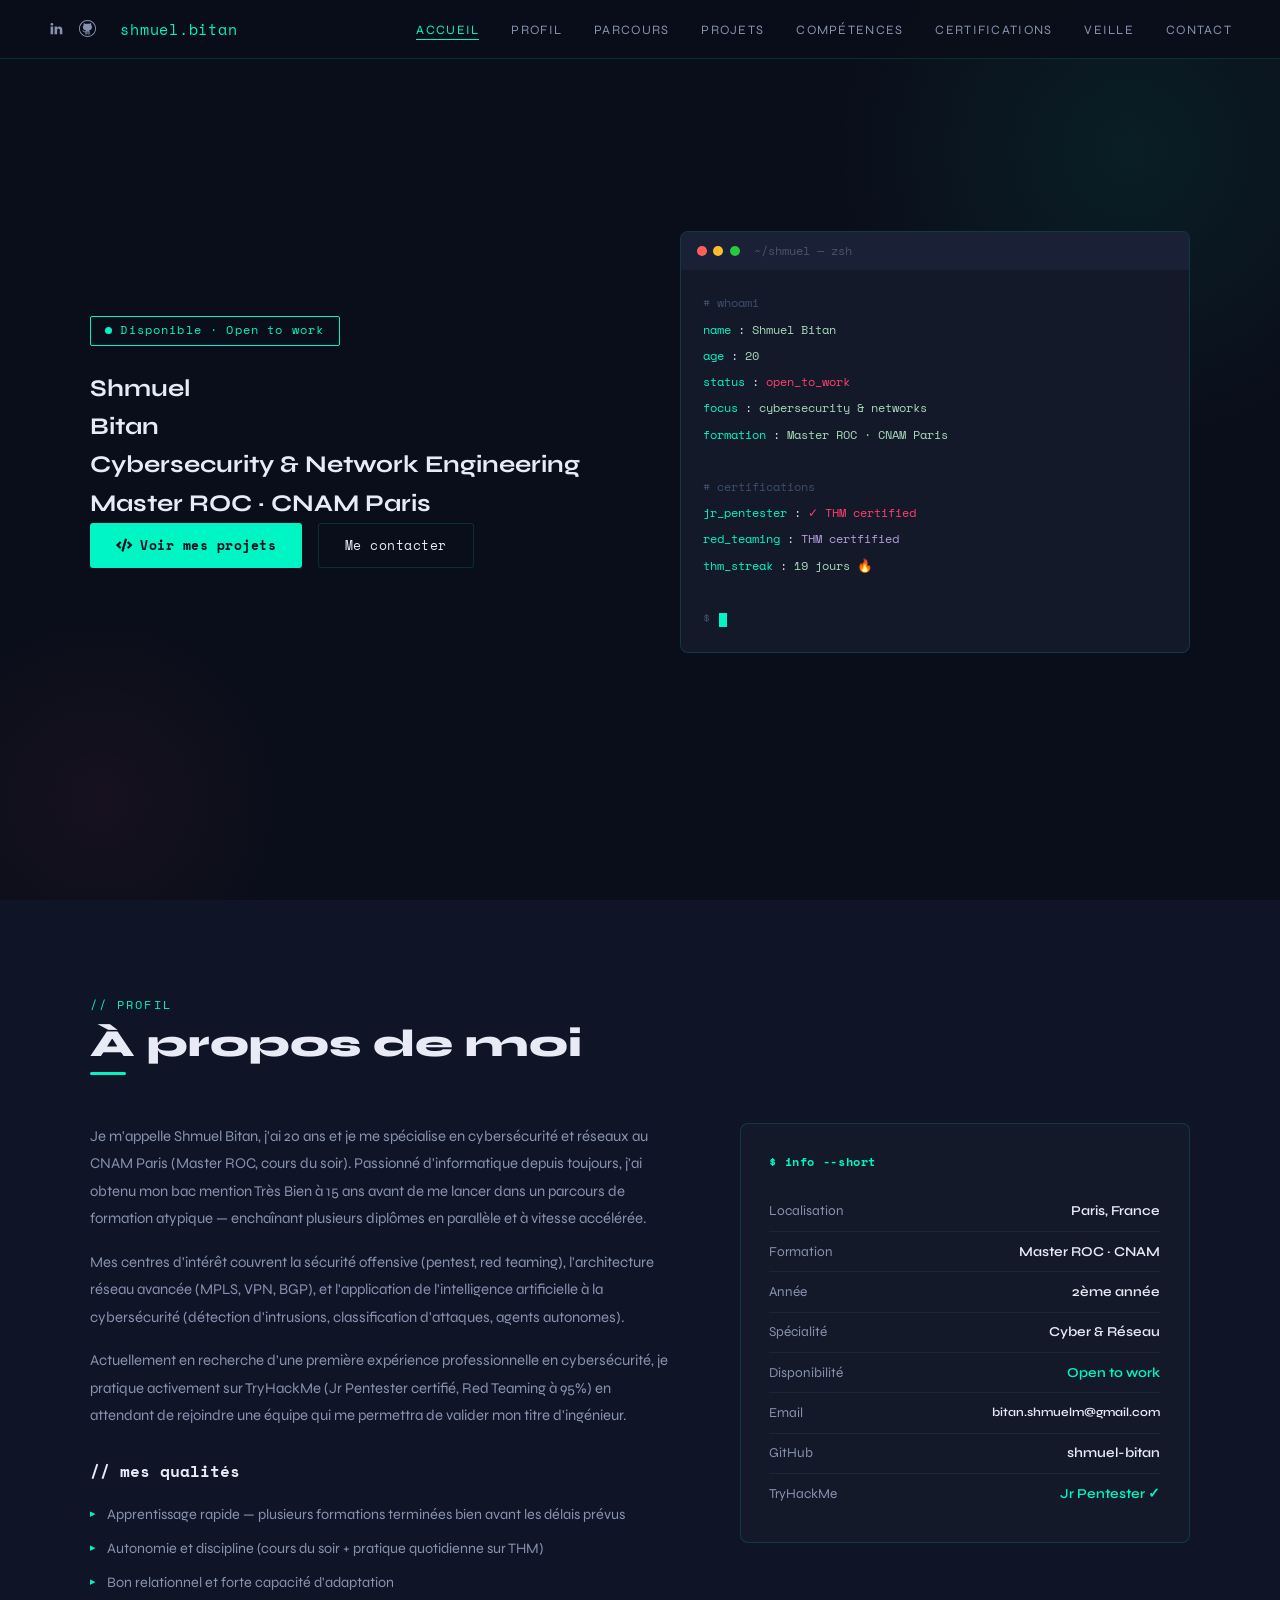
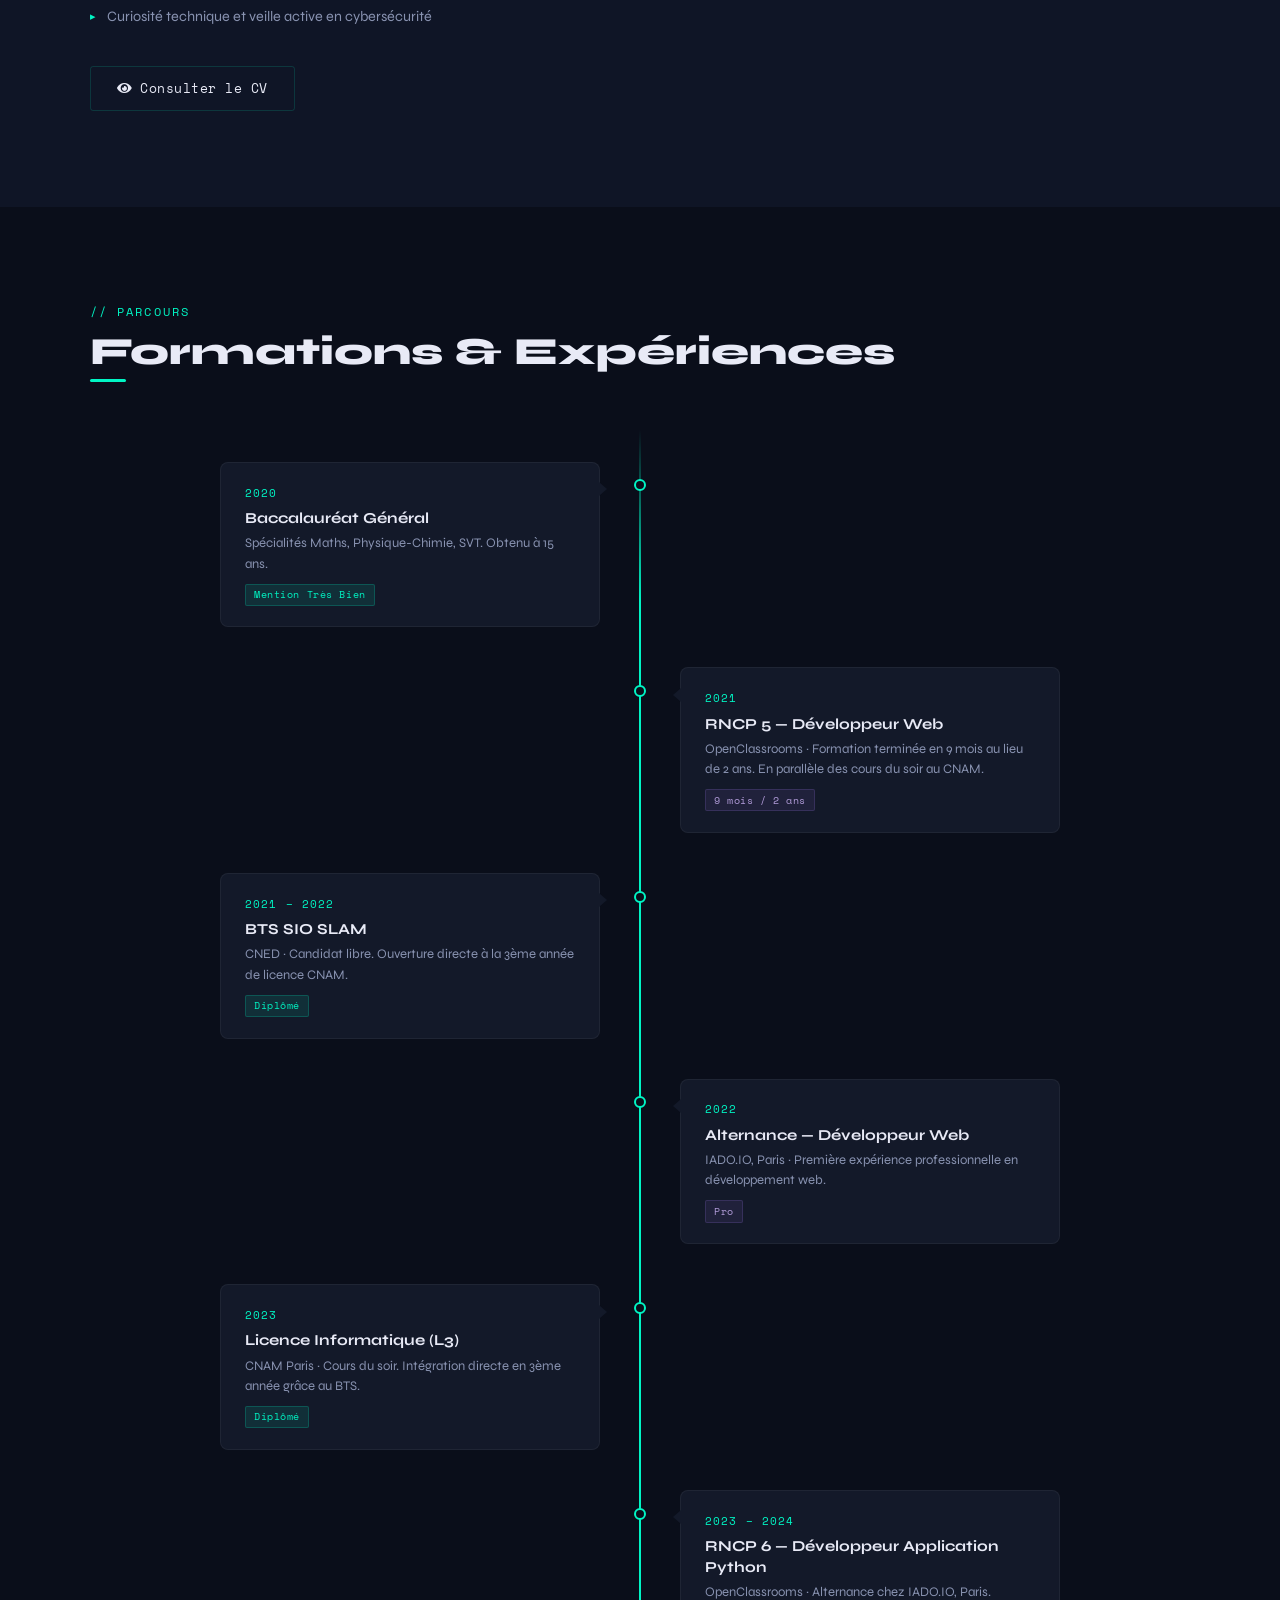
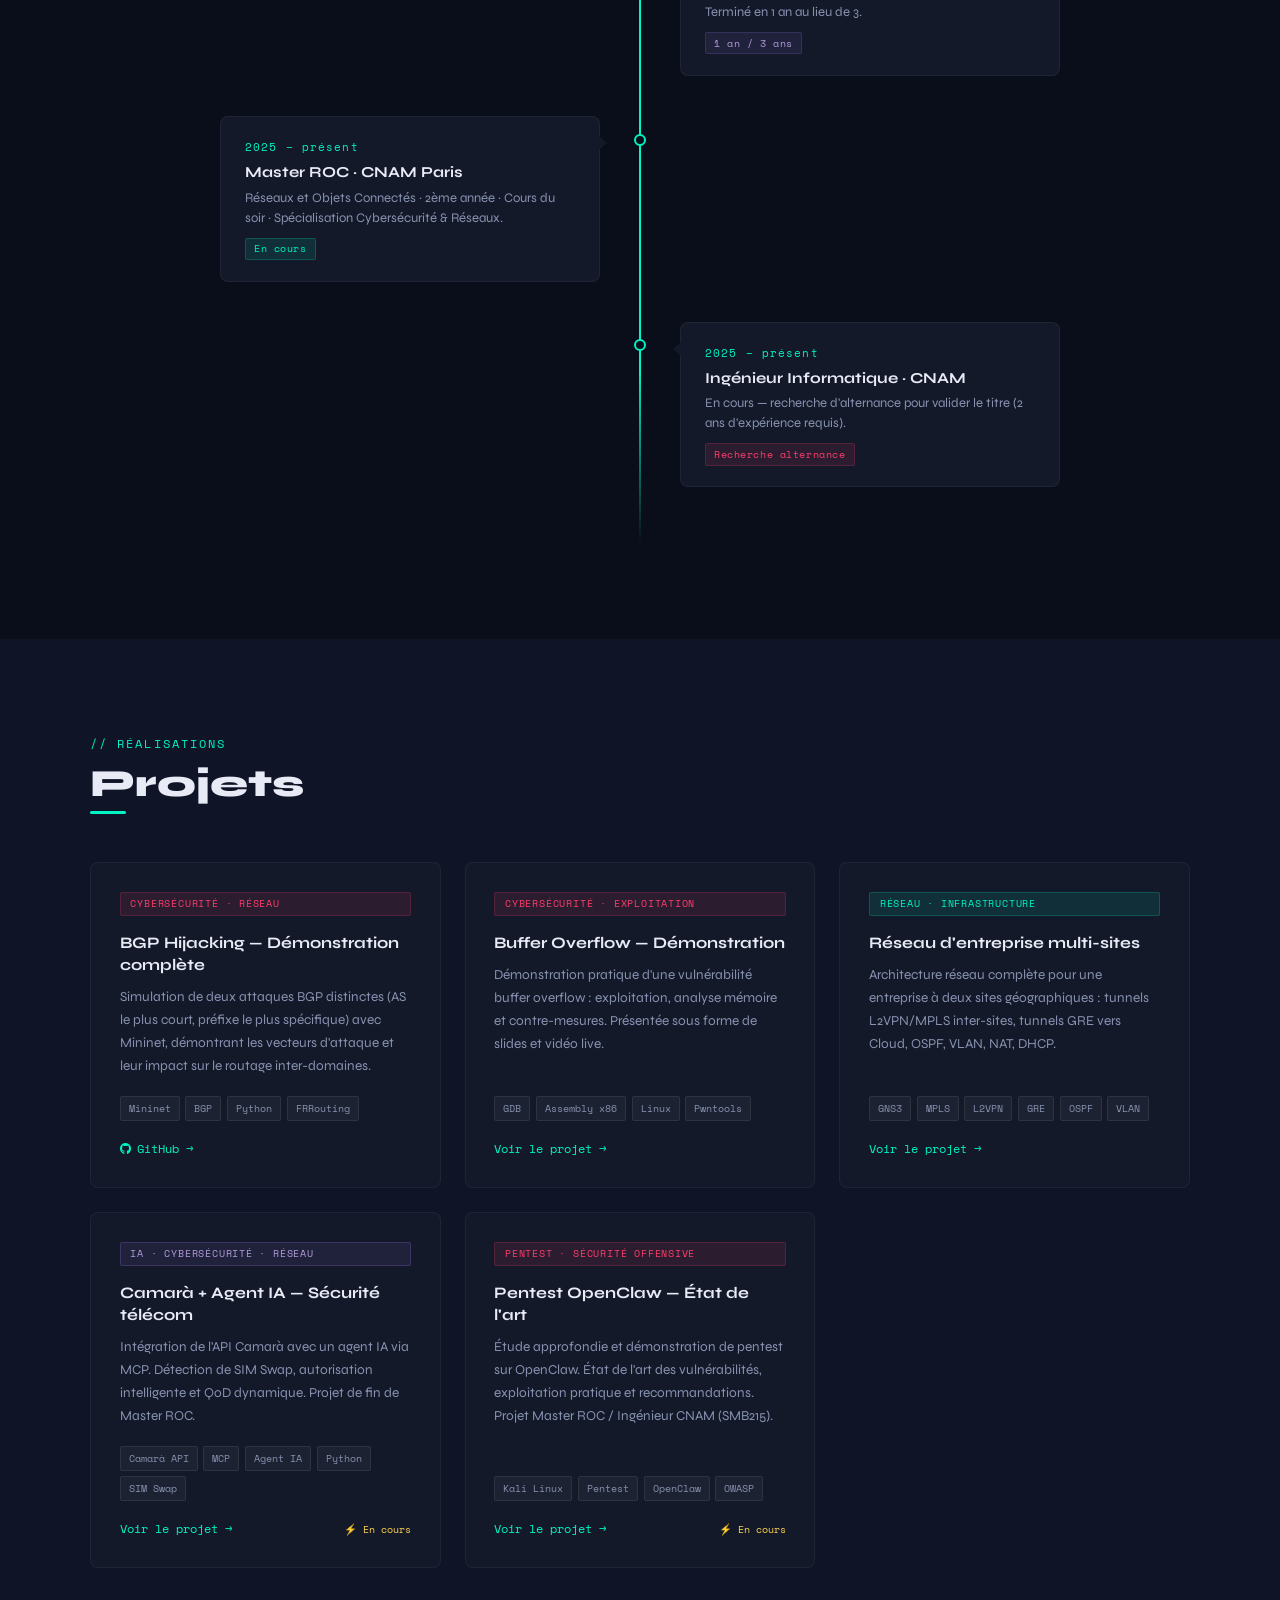
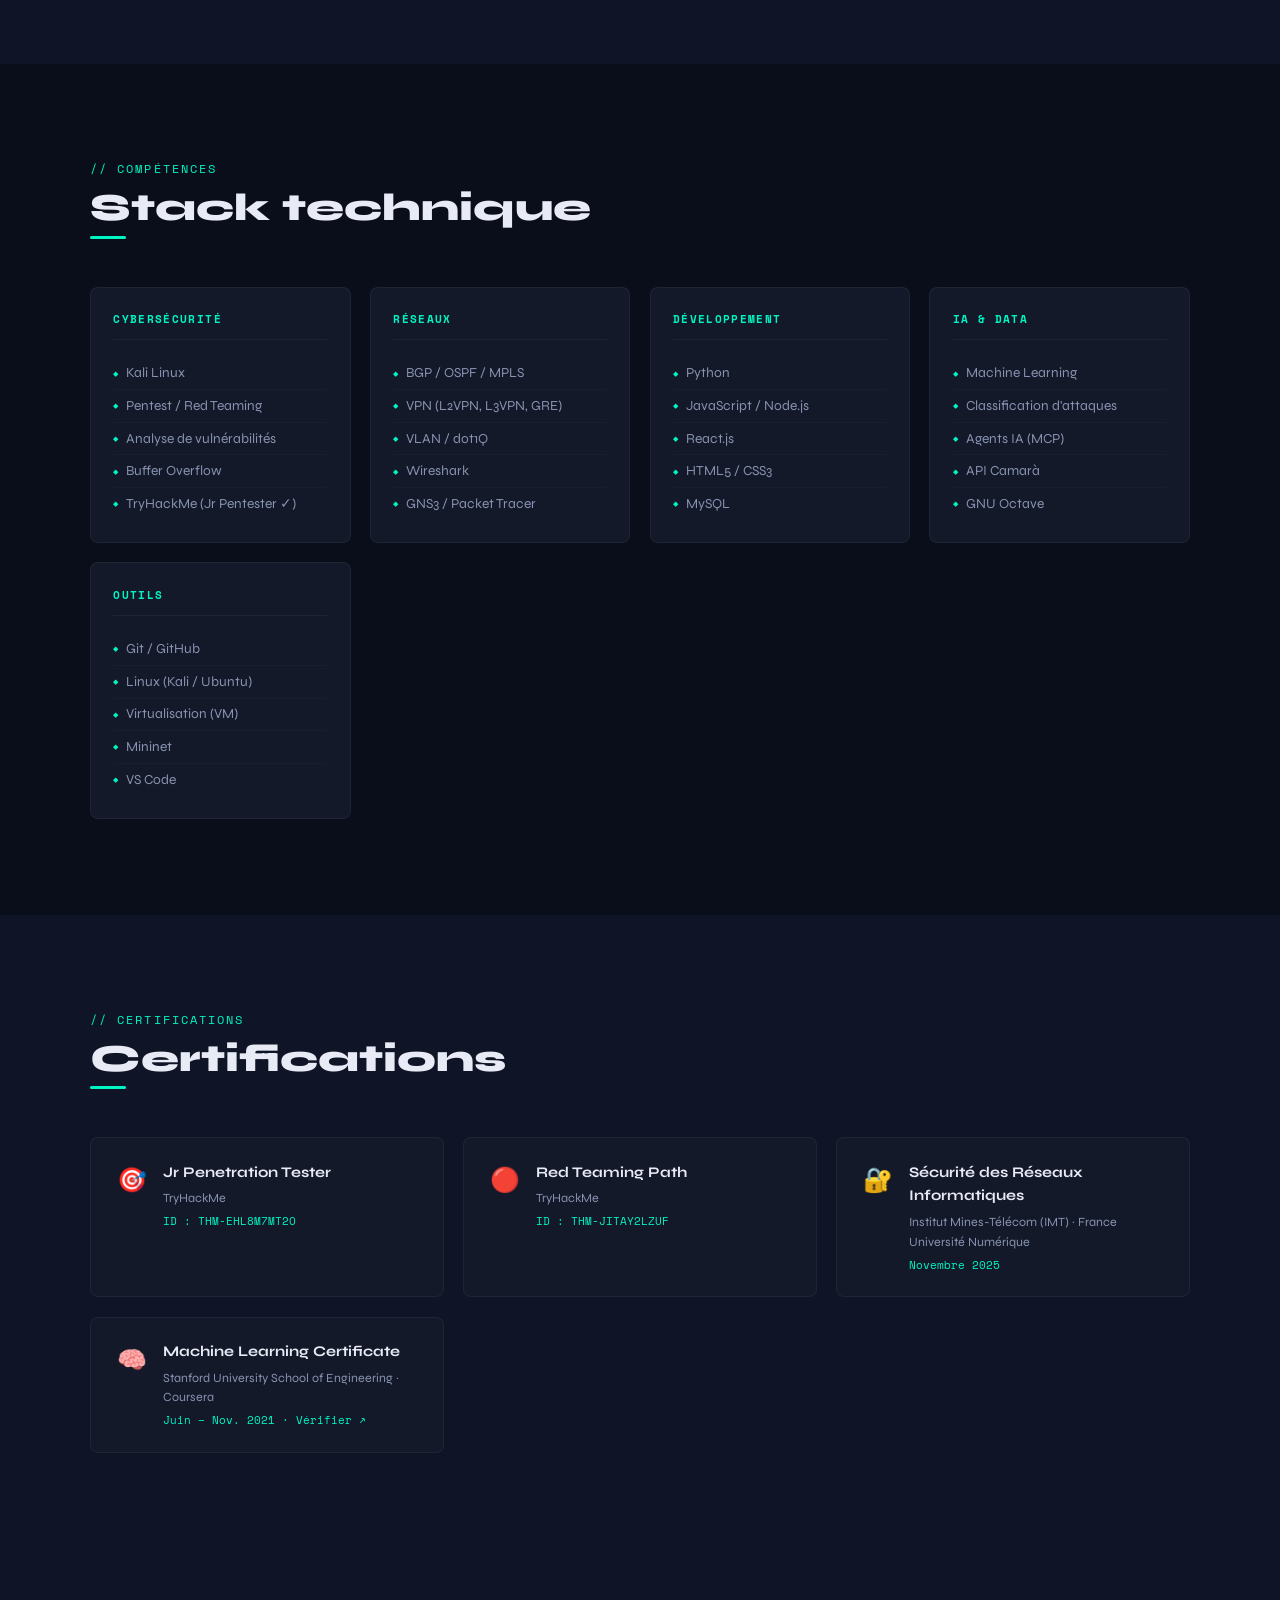
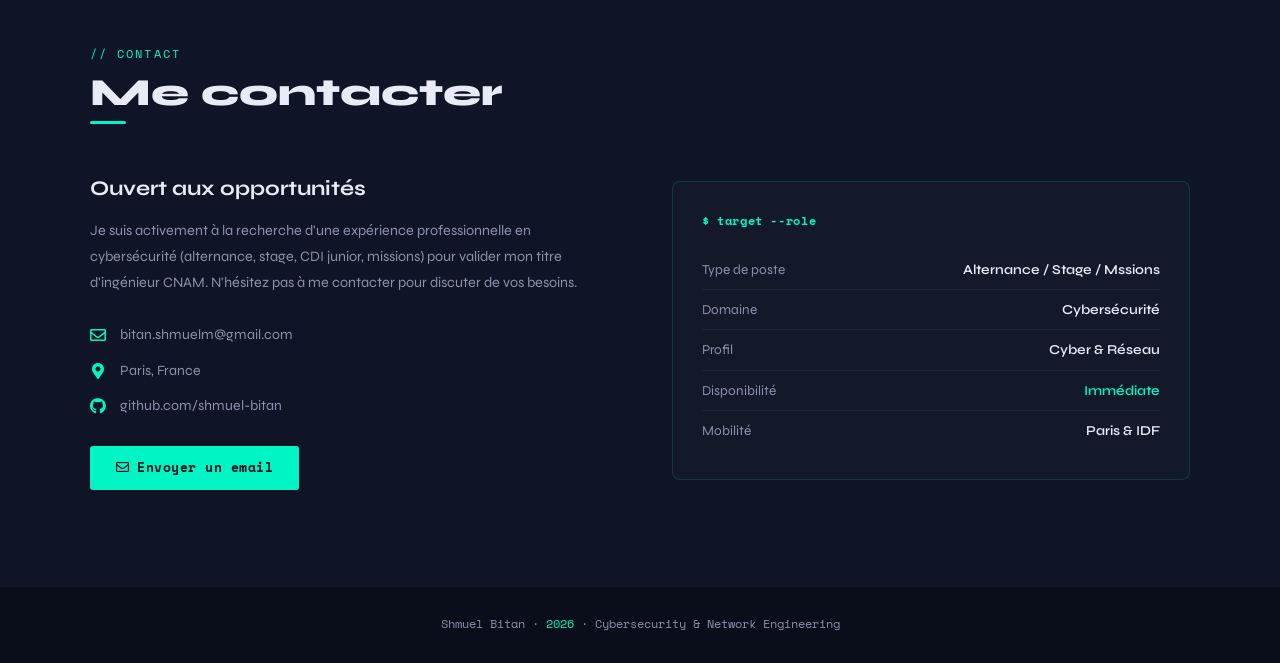
==== index.html @ 338e97d0 "ajout certificat THM red teaming" ====
<!DOCTYPE html>
<html lang="fr">
<head>
    <meta charset="UTF-8" />
    <meta http-equiv="X-UA-Compatible" content="IE=edge" />
    <meta name="viewport" content="width=device-width, initial-scale=1.0" />
    <title>Shmuel Bitan — Cybersecurity & Network Engineering</title>
    <meta name="description" content="Portfolio de Shmuel Bitan, étudiant en cybersécurité et réseau au CNAM. Projets en sécurité informatique, réseaux, cloud et développement Python.">
    <meta name="author" content="Shmuel Bitan">
    <meta name="google-site-verification" content="bQNBvyW3uhvUd-tlKFfyvfrz0wG10B-TDz9rWShBs4I" />
    <link rel="icon" type="image/png" href="./assets/icons/BS_squared.png" sizes="32x32">
    <link rel="stylesheet" href="https://use.fontawesome.com/releases/v5.15.4/css/all.css" integrity="sha384-DyZ88mC6Up2uqS4h/KRgHuoeGwBcD4Ng9SiP4dIRy0EXTlnuz47vAwmeGwVChigm" crossorigin="anonymous">
    <link rel="stylesheet" href="style.css" />
    <script defer src="main.js"></script>
</head>
<body>

<!-- ══ NAVBAR ══ -->
<header id="header">
    <div class="nav-left">
        <div class="socials">
            <a href="https://fr.linkedin.com/in/shmuel-bitan-1a6395196" target="_blank" title="LinkedIn">
                <svg xmlns="http://www.w3.org/2000/svg" viewBox="0 0 256 256">
                    <path d="M77.796 214.238V98.986H39.488v115.252H77.8zM58.65 83.253c13.356 0 21.671-8.85 21.671-19.91-.25-11.312-8.315-19.915-21.417-19.915-13.111 0-21.674 8.603-21.674 19.914 0 11.06 8.312 19.91 21.169 19.91h.248zM99 214.238h38.305v-64.355c0-3.44.25-6.889 1.262-9.346 2.768-6.885 9.071-14.012 19.656-14.012 13.858 0 19.405 10.568 19.405 26.063v61.65h38.304v-66.082c0-35.399-18.896-51.872-44.099-51.872-20.663 0-29.738 11.549-34.78 19.415h.255V98.99H99.002c.5 10.812-.003 115.252-.003 115.252z"/>
                </svg>
            </a>
            <a href="https://github.com/shmuel-bitan" target="_blank" title="GitHub">
                <svg xmlns="http://www.w3.org/2000/svg" viewBox="0 0 999.937 999.937">
                    <path d="M0 499.968c0-138.012 48.825-255.843 146.476-353.493C244.125 48.825 361.956 0 499.969 0 637.98 0 755.811 48.825 853.462 146.475c97.649 97.65 146.475 215.481 146.475 353.493s-48.825 255.843-146.475 353.493c-97.65 97.65-215.481 146.476-353.493 146.476-138.013 0-255.844-48.825-353.493-146.476C48.825 755.812 0 637.979 0 499.968zm54.684 0c0 122.389 43.617 227.199 130.851 314.434 87.234 87.233 192.045 130.851 314.434 130.851 122.388 0 227.199-43.617 314.433-130.851 87.234-87.234 130.851-192.045 130.851-314.434 0-122.388-43.616-227.199-130.851-314.433C727.168 98.301 622.356 54.684 499.969 54.684c-122.389 0-227.199 43.617-314.434 130.851C98.301 272.769 54.684 377.58 54.684 499.968zm140.617 107.415c-2.604-2.604-2.604-5.208 0-7.812 5.207-5.208 11.718-7.161 19.529-5.859 7.812 1.302 12.369 2.604 13.671 3.906 9.114 3.906 19.205 12.694 30.271 26.366 11.066 13.671 19.855 23.11 26.366 28.318 31.248 26.04 63.146 27.993 95.696 5.859 2.604-9.114 6.836-16.926 12.694-23.437 5.858-6.51 11.393-11.066 16.601-13.671 5.209-2.604 14.323-6.51 27.343-11.718-42.967-3.906-77.795-11.393-104.486-22.46s-47.849-25.063-63.473-41.989c-20.832-23.436-33.527-54.033-38.084-91.791-4.558-37.758-1.628-72.261 8.789-103.509 7.812-19.53 18.879-37.106 33.2-52.731-10.416-32.55-8.463-69.657 5.859-111.321 41.664 2.604 79.422 16.926 113.274 42.966 65.1-16.926 132.804-17.577 203.111-1.953 9.114-6.51 23.111-14.647 41.989-24.413 18.879-9.765 42.641-15.299 71.285-16.601 5.208 14.322 8.789 31.248 10.742 50.778s.977 37.758-2.929 54.684c29.945 31.248 45.569 72.912 46.871 124.992 0 41.664-7.16 76.167-21.482 103.509s-39.711 50.127-76.167 68.354c-24.738 11.719-57.288 18.879-97.65 21.483 18.229 9.114 31.574 18.554 40.037 28.319 8.464 9.765 13.997 25.063 16.602 45.895v61.521l1.952 59.566c3.906 6.511 8.464 12.044 13.672 16.602 5.208 4.557 9.765 7.812 13.671 9.765 3.905 1.953 5.208 4.883 3.905 8.789-1.302 3.906-6.51 5.859-15.623 5.859-22.135 0-39.711-7.812-52.731-23.437-3.906-6.51-5.859-14.321-5.859-23.436v-93.744c0-10.416-2.604-17.903-7.812-22.46-5.208-4.558-10.416-7.487-15.624-8.789v123.039c0 22.134 2.604 36.456 7.812 42.966s8.463 13.021 9.766 19.53c1.302 1.302.325 2.278-2.93 2.929-3.254.65-8.788-.325-16.601-2.929-16.926-3.906-28.644-12.695-35.154-26.366-6.51-13.671-9.765-28.319-9.765-43.943V667.926H488.25v121.086c0 15.624-3.256 30.598-9.766 44.919-9.113 18.229-26.04 27.993-50.777 29.295-3.906-1.302-5.859-2.604-5.859-3.905 1.302-1.303 5.208-7.812 11.718-19.53 1.302-2.604 2.93-7.812 4.883-15.624 1.954-7.812 2.93-16.926 2.93-27.342v-123.04c-5.208 1.302-10.091 4.231-14.648 8.789s-6.836 12.044-6.836 22.46v93.744c0 9.113-1.953 16.926-5.859 23.436-11.718 15.624-29.295 23.437-52.73 23.437-9.114 0-14.322-1.953-15.624-5.859-1.303-2.604-.977-4.883.977-6.836s4.883-4.232 8.789-6.836c3.906-2.604 6.51-4.558 7.812-5.859 5.208-3.906 9.113-9.114 11.718-15.624 3.906-5.208 4.882-18.879 2.929-41.013s-2.279-36.456-.977-42.966c-33.853 11.718-68.355 5.858-103.51-17.577-10.416-10.416-20.832-25.39-31.248-44.919-7.812-14.323-23.436-31.249-46.871-50.779z"/>
                </svg>
            </a>
        </div>
        <a href="#accueil" class="logo-name">shmuel.bitan</a>
    </div>

    <div id="hamburger" tabindex="0" role="button" aria-label="Ouvrir/fermer le menu">
        <span class="bar"></span>
        <span class="bar"></span>
        <span class="bar"></span>
    </div>

    <nav>
        <ul id="menu">
            <li><a href="#accueil">Accueil</a></li>
            <li><a href="#profil">Profil</a></li>
            <li><a href="#formationsXP">Parcours</a></li>
            <li><a href="#xpPro">Projets</a></li>
            <li><a href="#skills">Compétences</a></li>
            <li><a href="#certifications">Certifications</a></li>
            <li><a href="#veille">Veille</a></li>
            <li><a href="#contact">Contact</a></li>
        </ul>
    </nav>
</header>

<!-- ══ BANNER ══ -->
<section id="accueil">
    <div class="banner-glow-1"></div>
    <div class="banner-glow-2"></div>
    <div class="banner-grid">
        <div class="banner-text">
            <div class="banner-tag">Disponible · Open to work</div>
            <h1>Shmuel<br><span>Bitan</span></h1>
            <h2>Cybersecurity & Network Engineering<br>Master ROC · CNAM Paris</h2>
            <div class="banner-btns">
                <a href="#xpPro" class="btn btn-primary">
                    <i class="fas fa-code"></i> Voir mes projets
                </a>
                <a href="#contact" class="btn btn-outline">Me contacter</a>
            </div>
        </div>

        <div class="terminal">
            <div class="terminal-bar">
                <span class="dot dot-r"></span>
                <span class="dot dot-y"></span>
                <span class="dot dot-g"></span>
                <span class="terminal-title">~/shmuel — zsh</span>
            </div>
            <div class="terminal-body">
                <div><span class="t-comment"># whoami</span></div>
                <div><span class="t-key">name</span>      : <span class="t-val">Shmuel Bitan</span></div>
                <div><span class="t-key">age</span>       : <span class="t-val">20</span></div>
                <div><span class="t-key">status</span>    : <span class="t-acc">open_to_work</span></div>
                <div><span class="t-key">focus</span>     : <span class="t-val">cybersecurity &amp; networks</span></div>
                <div><span class="t-key">formation</span> : <span class="t-val">Master ROC · CNAM Paris</span></div>
                <div>&nbsp;</div>
                <div><span class="t-comment"># certifications</span></div>
                <div><span class="t-key">jr_pentester</span> : <span class="t-acc">✓ THM certified</span></div>
                <div><span class="t-key">red_teaming</span>  : <span class="t-purple">THM certfified</span></div>
                <div><span class="t-key">thm_streak</span>   : <span class="t-val">19 jours 🔥</span></div>
                <div>&nbsp;</div>
                <div><span class="t-comment">$ </span><span class="t-cursor"></span></div>
            </div>
        </div>
    </div>
</section>

<!-- ══ PROFIL ══ -->
<section id="profil" class="section-alt">
    <div class="section-inner">
        <div class="heading">
            <span class="label">// profil</span>
            <h2>À propos de moi</h2>
        </div>
        <div class="about-grid">
            <div class="about-text">
                <p>Je m'appelle Shmuel Bitan, j'ai 20 ans et je me spécialise en cybersécurité et réseaux au CNAM Paris (Master ROC, cours du soir). Passionné d'informatique depuis toujours, j'ai obtenu mon bac mention Très Bien à 15 ans avant de me lancer dans un parcours de formation atypique — enchaînant plusieurs diplômes en parallèle et à vitesse accélérée.</p>
                <p>Mes centres d'intérêt couvrent la sécurité offensive (pentest, red teaming), l'architecture réseau avancée (MPLS, VPN, BGP), et l'application de l'intelligence artificielle à la cybersécurité (détection d'intrusions, classification d'attaques, agents autonomes).</p>
                <p>Actuellement en recherche d'une première expérience professionnelle en cybersécurité, je pratique activement sur TryHackMe (Jr Pentester certifié, Red Teaming à 95%) en attendant de rejoindre une équipe qui me permettra de valider mon titre d'ingénieur.</p>

                <h3>// mes qualités</h3>
                <ul class="qualities">
                    <li>Apprentissage rapide — plusieurs formations terminées bien avant les délais prévus</li>
                    <li>Autonomie et discipline (cours du soir + pratique quotidienne sur THM)</li>
                    <li>Bon relationnel et forte capacité d'adaptation</li>
                    <li>Curiosité technique et veille active en cybersécurité</li>
                </ul>

                <div style="margin-top: 2rem; display: flex; gap: 1rem; flex-wrap: wrap;">
                    <a href="./assets/docs/bts/cv-Shmuel-BITAN-14-5-2023 (1).pdf" target="_blank" class="btn btn-outline">
                        <i class="fa fa-eye"></i> Consulter le CV
                    </a>
                </div>
            </div>

            <div class="info-card">
                <h3>$ info --short</h3>
                <div class="info-row"><span class="key">Localisation</span><span class="val">Paris, France</span></div>
                <div class="info-row"><span class="key">Formation</span><span class="val">Master ROC · CNAM</span></div>
                <div class="info-row"><span class="key">Année</span><span class="val">2ème année</span></div>
                <div class="info-row"><span class="key">Spécialité</span><span class="val">Cyber & Réseau</span></div>
                <div class="info-row"><span class="key">Disponibilité</span><span class="val green">Open to work</span></div>
                <div class="info-row"><span class="key">Email</span><span class="val" style="font-size:.75rem;">bitan.shmuelm@gmail.com</span></div>
                <div class="info-row"><span class="key">GitHub</span><span class="val">shmuel-bitan</span></div>
                <div class="info-row"><span class="key">TryHackMe</span><span class="val green">Jr Pentester ✓</span></div>
            </div>
        </div>
    </div>
</section>

<!-- ══ TIMELINE ══ -->
<section id="formationsXP">
    <div class="section-inner">
        <div class="heading">
            <span class="label">// parcours</span>
            <h2>Formations & Expériences</h2>
        </div>

        <div class="timeline-track">

            <div class="tl-item">
                <div class="tl-card">
                    <div class="tl-date">2020</div>
                    <h3>Baccalauréat Général</h3>
                    <p>Spécialités Maths, Physique-Chimie, SVT. Obtenu à 15 ans.</p>
                    <span class="tl-badge tl-badge-green">Mention Très Bien</span>
                </div>
            </div>

            <div class="tl-item">
                <div class="tl-card">
                    <div class="tl-date">2021</div>
                    <h3>RNCP 5 — Développeur Web</h3>
                    <p>OpenClassrooms · Formation terminée en 9 mois au lieu de 2 ans. En parallèle des cours du soir au CNAM.</p>
                    <span class="tl-badge tl-badge-purple">9 mois / 2 ans</span>
                </div>
            </div>

            <div class="tl-item">
                <div class="tl-card">
                    <div class="tl-date">2021 – 2022</div>
                    <h3>BTS SIO SLAM</h3>
                    <p>CNED · Candidat libre. Ouverture directe à la 3ème année de licence CNAM.</p>
                    <span class="tl-badge tl-badge-green">Diplômé</span>
                </div>
            </div>

            <div class="tl-item">
                <div class="tl-card">
                    <div class="tl-date">2022</div>
                    <h3>Alternance — Développeur Web</h3>
                    <p>IADO.IO, Paris · Première expérience professionnelle en développement web.</p>
                    <span class="tl-badge tl-badge-purple">Pro</span>
                </div>
            </div>

            <div class="tl-item">
                <div class="tl-card">
                    <div class="tl-date">2023</div>
                    <h3>Licence Informatique (L3)</h3>
                    <p>CNAM Paris · Cours du soir. Intégration directe en 3ème année grâce au BTS.</p>
                    <span class="tl-badge tl-badge-green">Diplômé</span>
                </div>
            </div>

            <div class="tl-item">
                <div class="tl-card">
                    <div class="tl-date">2023 – 2024</div>
                    <h3>RNCP 6 — Développeur Application Python</h3>
                    <p>OpenClassrooms · Alternance chez IADO.IO, Paris. Terminé en 1 an au lieu de 3.</p>
                    <span class="tl-badge tl-badge-purple">1 an / 3 ans</span>
                </div>
            </div>

            <div class="tl-item">
                <div class="tl-card">
                    <div class="tl-date">2025 – présent</div>
                    <h3>Master ROC · CNAM Paris</h3>
                    <p>Réseaux et Objets Connectés · 2ème année · Cours du soir · Spécialisation Cybersécurité & Réseaux.</p>
                    <span class="tl-badge tl-badge-green">En cours</span>
                </div>
            </div>

            <div class="tl-item">
                <div class="tl-card">
                    <div class="tl-date">2025 – présent</div>
                    <h3>Ingénieur Informatique · CNAM</h3>
                    <p>En cours — recherche d'alternance pour valider le titre (2 ans d'expérience requis).</p>
                    <span class="tl-badge tl-badge-red">Recherche alternance</span>
                </div>
            </div>

        </div>
    </div>
</section>

<!-- ══ PROJETS ══ -->
<section id="xpPro" class="section-alt">
    <div class="section-inner">
        <div class="heading">
            <span class="label">// réalisations</span>
            <h2>Projets</h2>
        </div>
        <div class="projects-grid">

            <a href="./projects/bgp-hijacking.html" class="project-card">
                <span class="project-tag tag-cyber">Cybersécurité · Réseau</span>
                <h3>BGP Hijacking — Démonstration complète</h3>
                <p>Simulation de deux attaques BGP distinctes (AS le plus court, préfixe le plus spécifique) avec Mininet, démontrant les vecteurs d'attaque et leur impact sur le routage inter-domaines.</p>
                <div class="project-stack">
                    <span class="stack-tag">Mininet</span>
                    <span class="stack-tag">BGP</span>
                    <span class="stack-tag">Python</span>
                    <span class="stack-tag">FRRouting</span>
                </div>
                <div class="project-footer">
                    <span class="project-link"><i class="fab fa-github"></i> GitHub →</span>
                </div>
            </a>

            <a href="./projects/buffer-overflow.html" class="project-card">
                <span class="project-tag tag-cyber">Cybersécurité · Exploitation</span>
                <h3>Buffer Overflow — Démonstration</h3>
                <p>Démonstration pratique d'une vulnérabilité buffer overflow : exploitation, analyse mémoire et contre-mesures. Présentée sous forme de slides et vidéo live.</p>
                <div class="project-stack">
                    <span class="stack-tag">GDB</span>
                    <span class="stack-tag">Assembly x86</span>
                    <span class="stack-tag">Linux</span>
                    <span class="stack-tag">Pwntools</span>
                </div>
                <div class="project-footer">
                    <span class="project-link">Voir le projet →</span>
                </div>
            </a>

            <a href="./projects/reseau-entreprise.html" class="project-card">
                <span class="project-tag tag-network">Réseau · Infrastructure</span>
                <h3>Réseau d'entreprise multi-sites</h3>
                <p>Architecture réseau complète pour une entreprise à deux sites géographiques : tunnels L2VPN/MPLS inter-sites, tunnels GRE vers Cloud, OSPF, VLAN, NAT, DHCP.</p>
                <div class="project-stack">
                    <span class="stack-tag">GNS3</span>
                    <span class="stack-tag">MPLS</span>
                    <span class="stack-tag">L2VPN</span>
                    <span class="stack-tag">GRE</span>
                    <span class="stack-tag">OSPF</span>
                    <span class="stack-tag">VLAN</span>
                </div>
                <div class="project-footer">
                    <span class="project-link">Voir le projet →</span>
                </div>
            </a>

            <a href="./projects/camara-agent-ia.html" class="project-card">
                <span class="project-tag tag-ai">IA · Cybersécurité · Réseau</span>
                <h3>Camarà + Agent IA — Sécurité télécom</h3>
                <p>Intégration de l'API Camarà avec un agent IA via MCP. Détection de SIM Swap, autorisation intelligente et QoD dynamique. Projet de fin de Master ROC.</p>
                <div class="project-stack">
                    <span class="stack-tag">Camarà API</span>
                    <span class="stack-tag">MCP</span>
                    <span class="stack-tag">Agent IA</span>
                    <span class="stack-tag">Python</span>
                    <span class="stack-tag">SIM Swap</span>
                </div>
                <div class="project-footer">
                    <span class="project-link">Voir le projet →</span>
                    <span class="project-wip">⚡ En cours</span>
                </div>
            </a>

            <a href="./projects/pentest-opencaw.html" class="project-card">
                <span class="project-tag tag-cyber">Pentest · Sécurité offensive</span>
                <h3>Pentest OpenClaw — État de l'art</h3>
                <p>Étude approfondie et démonstration de pentest sur OpenClaw. État de l'art des vulnérabilités, exploitation pratique et recommandations. Projet Master ROC / Ingénieur CNAM (SMB215).</p>
                <div class="project-stack">
                    <span class="stack-tag">Kali Linux</span>
                    <span class="stack-tag">Pentest</span>
                    <span class="stack-tag">OpenClaw</span>
                    <span class="stack-tag">OWASP</span>
                </div>
                <div class="project-footer">
                    <span class="project-link">Voir le projet →</span>
                    <span class="project-wip">⚡ En cours</span>
                </div>
            </a>

        </div>
    </div>
</section>

<!-- ══ COMPÉTENCES ══ -->
<section id="skills">
    <div class="section-inner">
        <div class="heading">
            <span class="label">// compétences</span>
            <h2>Stack technique</h2>
        </div>
        <div class="skills-groups">
            <div class="skill-group">
                <h3>Cybersécurité</h3>
                <ul class="skill-list">
                    <li>Kali Linux</li>
                    <li>Pentest / Red Teaming</li>
                    <li>Analyse de vulnérabilités</li>
                    <li>Buffer Overflow</li>
                    <li>TryHackMe (Jr Pentester ✓)</li>
                </ul>
            </div>
            <div class="skill-group">
                <h3>Réseaux</h3>
                <ul class="skill-list">
                    <li>BGP / OSPF / MPLS</li>
                    <li>VPN (L2VPN, L3VPN, GRE)</li>
                    <li>VLAN / dot1Q</li>
                    <li>Wireshark</li>
                    <li>GNS3 / Packet Tracer</li>
                </ul>
            </div>
            <div class="skill-group">
                <h3>Développement</h3>
                <ul class="skill-list">
                    <li>Python</li>
                    <li>JavaScript / Node.js</li>
                    <li>React.js</li>
                    <li>HTML5 / CSS3</li>
                    <li>MySQL</li>
                </ul>
            </div>
            <div class="skill-group">
                <h3>IA & Data</h3>
                <ul class="skill-list">
                    <li>Machine Learning</li>
                    <li>Classification d'attaques</li>
                    <li>Agents IA (MCP)</li>
                    <li>API Camarà</li>
                    <li>GNU Octave</li>
                </ul>
            </div>
            <div class="skill-group">
                <h3>Outils</h3>
                <ul class="skill-list">
                    <li>Git / GitHub</li>
                    <li>Linux (Kali / Ubuntu)</li>
                    <li>Virtualisation (VM)</li>
                    <li>Mininet</li>
                    <li>VS Code</li>
                </ul>
            </div>
        </div>
    </div>
</section>

<!-- ══ CERTIFICATIONS ══ -->
<section id="certifications" class="section-alt">
    <div class="section-inner">
        <div class="heading">
            <span class="label">// certifications</span>
            <h2>Certifications</h2>
        </div>
        <div class="certs-grid">
            <div class="cert-card">
                <div class="cert-icon">🎯</div>
                <div class="cert-info">
                    <h4>Jr Penetration Tester</h4>
                    <div class="issuer">TryHackMe</div>
                    <div class="date">ID : THM-EHL8M7MT2O</div>
                </div>
            </div>
            <div class="cert-card">
                <div class="cert-icon">🔴</div>
                <div class="cert-info">
                    <h4>Red Teaming Path</h4>
                    <div class="issuer">TryHackMe</div>
                    <div class="date">ID : THM-JITAY2LZUF</div>
                </div>
            </div>
            <div class="cert-card">
                <div class="cert-icon">🔐</div>
                <div class="cert-info">
                    <h4>Sécurité des Réseaux Informatiques</h4>
                    <div class="issuer">Institut Mines-Télécom (IMT) · France Université Numérique</div>
                    <div class="date">Novembre 2025</div>
                </div>
            </div>
            <div class="cert-card">
                <div class="cert-icon">🧠</div>
                <div class="cert-info">
                    <h4>Machine Learning Certificate</h4>
                    <div class="issuer">Stanford University School of Engineering · Coursera</div>
                    <div class="date">Juin – Nov. 2021 · <a href="https://www.coursera.org/account/accomplishments/verify/Q62ZSDCC24U3" target="_blank">Vérifier ↗</a></div>
                </div>
            </div>
        </div>
    </div>
</section>

<!-- ══ VEILLE ══ -->
 <!--
<section id="veille">
    <div class="section-inner">
        <div class="heading">
            <span class="label">// veille</span>
            <h2>Veille technologique</h2>
        </div>
        <div class="veille-grid">
            <div class="veille-text">
                <p>La veille technologique est essentielle dans un domaine qui évolue aussi vite que la cybersécurité. Elle me permet d'anticiper les nouvelles menaces, de suivre les CVE critiques et de rester à jour sur les techniques offensives et défensives.</p>
                <p>J'axe ma veille principalement sur la cybersécurité (nouvelles vulnérabilités, techniques de pentest, red teaming) et les réseaux (protocoles, nouvelles architectures, cloud). J'utilise Feedly comme agrégateur RSS, ainsi que les ressources TryHackMe, des blogs spécialisés et les publications des CERT.</p>
                <a href="https://feedly.com/i/collection/content/user/cc3f545c-4b06-4093-ace8-a55bdf48b23c/category/bc6d4cab-b33f-49d4-be18-8560b406d331" target="_blank" class="btn btn-outline" style="margin-top: 1.2rem;">
                    Voir ma veille Feedly →
                </a>
            </div>
            <div class="info-card">
                <h3>$ sources --list</h3>
                <div class="info-row"><span class="key">TryHackMe</span><span class="val green">Actif daily</span></div>
                <div class="info-row"><span class="key">Feedly RSS</span><span class="val">Multi-sources</span></div>
                <div class="info-row"><span class="key">CERT-FR</span><span class="val">Alertes CVE</span></div>
                <div class="info-row"><span class="key">Krebs on Security</span><span class="val">Threat Intel</span></div>
                <div class="info-row"><span class="key">The Hacker News</span><span class="val">Actualités</span></div>
            </div>
        </div>
    </div>
</section>
-->
<!-- ══ CONTACT ══ -->
<section id="contact" class="section-alt">
    <div class="section-inner">
        <div class="heading">
            <span class="label">// contact</span>
            <h2>Me contacter</h2>
        </div>
        <div class="contact-grid">
            <div class="contact-text">
                <h3>Ouvert aux opportunités</h3>
                <p>Je suis activement à la recherche d'une expérience professionnelle en cybersécurité (alternance, stage, CDI junior, missions) pour valider mon titre d'ingénieur CNAM. N'hésitez pas à me contacter pour discuter de vos besoins.</p>
                <div class="contact-info-item">
                    <i class="far fa-envelope"></i>
                    <span>bitan.shmuelm@gmail.com</span>
                </div>
                <div class="contact-info-item">
                    <i class="fas fa-map-marker-alt"></i>
                    <span>Paris, France</span>
                </div>
                <div class="contact-info-item">
                    <i class="fab fa-github"></i>
                    <span>github.com/shmuel-bitan</span>
                </div>
                <div style="margin-top: 1.8rem;">
                    <a href="mailto:bitan.shmuelm@gmail.com" class="btn btn-primary">
                        <i class="far fa-envelope"></i> Envoyer un email
                    </a>
                </div>
            </div>
            <div class="info-card">
                <h3>$ target --role</h3>
                <div class="info-row"><span class="key">Type de poste</span><span class="val">Alternance / Stage / Mssions</span></div>
                <div class="info-row"><span class="key">Domaine</span><span class="val">Cybersécurité</span></div>
                <div class="info-row"><span class="key">Profil</span><span class="val">Cyber & Réseau</span></div>
                <div class="info-row"><span class="key">Disponibilité</span><span class="val green">Immédiate</span></div>
                <div class="info-row"><span class="key">Mobilité</span><span class="val">Paris & IDF</span></div>
            </div>
        </div>
    </div>
</section>

<!-- ══ FOOTER ══ -->
<footer>
    <p>Shmuel Bitan · <span>2026</span> · Cybersecurity & Network Engineering</p>
</footer>

</body>
</html>
---- style.css ----
/* ═══════════════════════════════════════
   SHMUEL BITAN — PORTFOLIO
   main.css
═══════════════════════════════════════ */

@import url('https://fonts.googleapis.com/css2?family=Space+Mono:wght@400;700&family=Syne:wght@400;600;700;800&display=swap');

/* ── VARIABLES ── */
:root {
    --bg:        #0a0e1a;
    --bg2:       #0f1526;
    --card:      #131929;
    --accent:    #00f5c4;
    --accent2:   #ff3e6c;
    --text:      #e8eaf6;
    --muted:     #8892b0;
    --border:    rgba(0, 245, 196, 0.15);
    --border-dim: rgba(255, 255, 255, 0.05);
    --font-mono: 'Space Mono', monospace;
    --font-main: 'Syne', sans-serif;
    --radius:    8px;
    --transition: .25s ease;
}

/* ── RESET ── */
*, *::before, *::after { margin: 0; padding: 0; box-sizing: border-box; }
html { scroll-behavior: smooth; font-size: 16px; }
body {
    background: var(--bg);
    color: var(--text);
    font-family: var(--font-main);
    overflow-x: hidden;
    line-height: 1.6;
}
a { text-decoration: none; color: inherit; }
ul { list-style: none; }
img { display: block; max-width: 100%; }

/* ── SCROLLBAR ── */
::-webkit-scrollbar { width: 6px; }
::-webkit-scrollbar-track { background: var(--bg); }
::-webkit-scrollbar-thumb { background: var(--border); border-radius: 3px; }
::-webkit-scrollbar-thumb:hover { background: var(--accent); }

/* ══════════════════════════════════════
   NAVBAR
══════════════════════════════════════ */
header {
    position: fixed;
    top: 0; left: 0; right: 0;
    z-index: 1000;
    display: flex;
    align-items: center;
    justify-content: space-between;
    padding: 1rem 3rem;
    background: rgba(10, 14, 26, 0.88);
    backdrop-filter: blur(14px);
    -webkit-backdrop-filter: blur(14px);
    border-bottom: 1px solid var(--border);
}

.nav-left {
    display: flex;
    align-items: center;
    gap: 1.5rem;
}

.logo-name {
    font-family: var(--font-mono);
    font-size: .95rem;
    color: var(--accent);
    letter-spacing: .05em;
    transition: opacity var(--transition);
}
.logo-name:hover { opacity: .75; }

.socials {
    display: flex;
    gap: .9rem;
    align-items: center;
}
.socials a {
    color: var(--muted);
    transition: color var(--transition);
    display: flex;
}
.socials a:hover { color: var(--accent); }
.socials svg { width: 17px; height: 17px; fill: currentColor; }

nav ul {
    display: flex;
    gap: 2rem;
}
nav a {
    color: var(--muted);
    font-size: .8rem;
    letter-spacing: .1em;
    text-transform: uppercase;
    transition: color var(--transition);
    position: relative;
    padding-bottom: 2px;
}
nav a::after {
    content: '';
    position: absolute;
    bottom: 0; left: 0;
    width: 0; height: 1px;
    background: var(--accent);
    transition: width var(--transition);
}
nav a:hover, nav a.active { color: var(--accent); }
nav a:hover::after, nav a.active::after { width: 100%; }

/* hamburger */
#hamburger {
    display: none;
    flex-direction: column;
    gap: 5px;
    cursor: pointer;
    padding: 4px;
}
.bar {
    width: 22px; height: 2px;
    background: var(--text);
    border-radius: 2px;
    transition: var(--transition);
}
#hamburger.open .bar:nth-child(1) { transform: translateY(7px) rotate(45deg); }
#hamburger.open .bar:nth-child(2) { opacity: 0; }
#hamburger.open .bar:nth-child(3) { transform: translateY(-7px) rotate(-45deg); }

/* ══════════════════════════════════════
   SHARED SECTION STYLES
══════════════════════════════════════ */
section { padding: 6rem 3rem; }

.section-inner {
    max-width: 1100px;
    margin: 0 auto;
    width: 100%;
}

.section-alt { background: var(--bg2); }

.heading {
    margin-bottom: 3.5rem;
}
.heading .label {
    font-family: var(--font-mono);
    font-size: .72rem;
    color: var(--accent);
    letter-spacing: .18em;
    text-transform: uppercase;
    margin-bottom: .5rem;
    display: block;
}
.heading h2 {
    font-size: clamp(1.8rem, 3vw, 2.6rem);
    font-weight: 800;
    position: relative;
    display: inline-block;
    line-height: 1.15;
}
.heading h2::after {
    content: '';
    position: absolute;
    bottom: -8px; left: 0;
    width: 36px; height: 3px;
    background: var(--accent);
    border-radius: 2px;
}

/* shared card */
.card {
    background: var(--card);
    border: 1px solid var(--border-dim);
    border-radius: var(--radius);
    transition: border-color var(--transition), transform var(--transition);
}
.card:hover {
    border-color: var(--accent);
    transform: translateY(-3px);
}

/* info-card (terminal style) */
.info-card {
    background: var(--card);
    border: 1px solid var(--border);
    border-radius: var(--radius);
    padding: 1.8rem;
}
.info-card h3 {
    font-family: var(--font-mono);
    font-size: .78rem;
    color: var(--accent);
    margin-bottom: 1.2rem;
    letter-spacing: .05em;
}
.info-row {
    display: flex;
    justify-content: space-between;
    align-items: center;
    padding: .55rem 0;
    border-bottom: 1px solid var(--border-dim);
    font-size: .85rem;
}
.info-row:last-child { border-bottom: none; }
.info-row .key { color: var(--muted); }
.info-row .val { color: var(--text); font-weight: 600; }
.info-row .val.green { color: var(--accent); }
.info-row .val.red   { color: var(--accent2); }

/* buttons */
.btn {
    display: inline-flex;
    align-items: center;
    gap: .5rem;
    padding: .7rem 1.6rem;
    border-radius: 3px;
    font-family: var(--font-mono);
    font-size: .82rem;
    letter-spacing: .04em;
    cursor: pointer;
    transition: all var(--transition);
    border: none;
}
.btn-primary {
    background: var(--accent);
    color: var(--bg);
    font-weight: 700;
}
.btn-primary:hover { background: #00c9a0; transform: translateY(-2px); box-shadow: 0 8px 24px rgba(0,245,196,.2); }

.btn-outline {
    border: 1px solid var(--border);
    color: var(--text);
    background: transparent;
}
.btn-outline:hover { border-color: var(--accent); color: var(--accent); transform: translateY(-2px); }

/* tags */
.project-tag {
    display: inline-block;
    font-family: var(--font-mono);
    font-size: .62rem;
    padding: .2rem .6rem;
    border-radius: 2px;
    margin-bottom: 1rem;
    letter-spacing: .08em;
    text-transform: uppercase;
}
.tag-cyber   { background: rgba(255,62,108,.1);  color: var(--accent2); border: 1px solid rgba(255,62,108,.2); }
.tag-network { background: rgba(0,245,196,.1);   color: var(--accent);  border: 1px solid rgba(0,245,196,.2); }
.tag-ai      { background: rgba(147,112,219,.1); color: #b39ddb;        border: 1px solid rgba(147,112,219,.25); }
.tag-dev     { background: rgba(100,181,246,.1); color: #90caf9;        border: 1px solid rgba(100,181,246,.2); }
.tag-wip     { background: rgba(255,193,7,.1);   color: #ffd54f;        border: 1px solid rgba(255,193,7,.2); }

.stack-tag {
    font-family: var(--font-mono);
    font-size: .62rem;
    background: rgba(255,255,255,.04);
    border: 1px solid rgba(255,255,255,.08);
    padding: .2rem .5rem;
    border-radius: 2px;
    color: var(--muted);
}

/* ══════════════════════════════════════
   BANNER
══════════════════════════════════════ */
#accueil {
    min-height: 100vh;
    display: flex;
    align-items: center;
    padding-top: 5rem;
    position: relative;
    overflow: hidden;
}

.banner-glow-1 {
    position: absolute;
    top: -150px; right: -150px;
    width: 600px; height: 600px;
    background: radial-gradient(circle, rgba(0,245,196,.07) 0%, transparent 70%);
    pointer-events: none;
}
.banner-glow-2 {
    position: absolute;
    bottom: -100px; left: -100px;
    width: 400px; height: 400px;
    background: radial-gradient(circle, rgba(255,62,108,.05) 0%, transparent 70%);
    pointer-events: none;
}

.banner-grid {
    display: grid;
    grid-template-columns: 1fr 1fr;
    gap: 5rem;
    align-items: center;
    max-width: 1100px;
    margin: 0 auto;
    width: 100%;
    position: relative;
    z-index: 1;
}

.banner-tag {
    display: inline-flex;
    align-items: center;
    gap: .5rem;
    font-family: var(--font-mono);
    font-size: .72rem;
    color: var(--accent);
    border: 1px solid var(--accent);
    padding: .3rem .9rem;
    border-radius: 2px;
    margin-bottom: 1.5rem;
    letter-spacing: .1em;
}
.banner-tag::before {
    content: '';
    width: 7px; height: 7px;
    background: var(--accent);
    border-radius: 50%;
    animation: pulse 2s infinite;
}
@keyframes pulse {
    0%, 100% { opacity: 1; transform: scale(1); }
    50% { opacity: .4; transform: scale(.7); }
}

.banner h1 {
    font-size: clamp(2.8rem, 5.5vw, 5rem);
    font-weight: 800;
    line-height: 1.0;
    margin-bottom: 1rem;
    letter-spacing: -.02em;
}
.banner h1 span { color: var(--accent); }

.banner h2 {
    font-size: 1rem;
    color: var(--muted);
    font-weight: 400;
    margin-bottom: 2.2rem;
    line-height: 1.7;
}

.banner-btns { display: flex; gap: 1rem; flex-wrap: wrap; }

/* Terminal */
.terminal {
    background: var(--card);
    border: 1px solid var(--border);
    border-radius: var(--radius);
    overflow: hidden;
    font-family: var(--font-mono);
    font-size: .78rem;
}
.terminal-bar {
    background: #1a2035;
    padding: .6rem 1rem;
    display: flex;
    align-items: center;
    gap: .4rem;
}
.dot { width: 10px; height: 10px; border-radius: 50%; }
.dot-r { background: #ff5f56; }
.dot-y { background: #ffbd2e; }
.dot-g { background: #27c93f; }
.terminal-title {
    margin-left: .5rem;
    color: #4a5568;
    font-size: .72rem;
}
.terminal-body {
    padding: 1.3rem 1.4rem;
    line-height: 2.1;
}
.t-comment { color: #3d4d6b; }
.t-key  { color: var(--accent); }
.t-val  { color: #a8d8b9; }
.t-acc  { color: var(--accent2); }
.t-purple { color: #b39ddb; }
.t-cursor {
    display: inline-block;
    width: 8px; height: 1.1em;
    background: var(--accent);
    vertical-align: text-bottom;
    margin-left: 2px;
    animation: blink 1.1s step-end infinite;
}
@keyframes blink { 0%,50% { opacity: 1; } 51%,100% { opacity: 0; } }

/* ══════════════════════════════════════
   ABOUT / PROFIL
══════════════════════════════════════ */
.about-grid {
    display: grid;
    grid-template-columns: 1.3fr 1fr;
    gap: 4rem;
    align-items: start;
}
.about-text p {
    color: var(--muted);
    line-height: 1.85;
    margin-bottom: 1rem;
    font-size: .93rem;
}
.about-text h3 {
    color: var(--text);
    font-size: 1rem;
    margin: 1.8rem 0 .8rem;
    font-weight: 700;
    font-family: var(--font-mono);
}
.qualities li {
    color: var(--muted);
    padding: .35rem 0;
    display: flex;
    align-items: flex-start;
    gap: .7rem;
    font-size: .9rem;
}
.qualities li::before {
    content: '▸';
    color: var(--accent);
    font-size: .7rem;
    margin-top: .15rem;
    flex-shrink: 0;
}

/* ══════════════════════════════════════
   TIMELINE
══════════════════════════════════════ */
#formationsXP { background: var(--bg); }

.timeline-track {
    position: relative;
    padding: 2rem 0 1rem;
}

/* central line */
.timeline-track::before {
    content: '';
    position: absolute;
    left: 50%;
    top: 0; bottom: 0;
    width: 2px;
    background: linear-gradient(to bottom, transparent, var(--accent) 10%, var(--accent) 90%, transparent);
    transform: translateX(-50%);
}

.tl-item {
    display: flex;
    justify-content: flex-end;
    padding-right: calc(50% + 2.5rem);
    padding-bottom: 2.5rem;
    position: relative;
}

.tl-item:nth-child(even) {
    justify-content: flex-start;
    padding-right: 0;
    padding-left: calc(50% + 2.5rem);
}

/* dot on the line */
.tl-item::after {
    content: '';
    position: absolute;
    left: 50%;
    top: 1.1rem;
    width: 12px; height: 12px;
    background: var(--bg);
    border: 2px solid var(--accent);
    border-radius: 50%;
    transform: translateX(-50%);
    z-index: 2;
    transition: background var(--transition);
}
.tl-item:hover::after { background: var(--accent); }

.tl-card {
    background: var(--card);
    border: 1px solid var(--border-dim);
    border-radius: var(--radius);
    padding: 1.3rem 1.5rem;
    max-width: 380px;
    width: 100%;
    transition: border-color var(--transition), transform var(--transition), box-shadow var(--transition);
    position: relative;
}
.tl-card:hover {
    border-color: var(--accent);
    transform: translateY(-2px);
    box-shadow: 0 8px 30px rgba(0,245,196,.07);
}

/* little arrow pointing to center line */
.tl-item:nth-child(odd) .tl-card::after {
    content: '';
    position: absolute;
    right: -8px; top: 1.2rem;
    width: 0; height: 0;
    border-top: 7px solid transparent;
    border-bottom: 7px solid transparent;
    border-left: 8px solid var(--card);
}
.tl-item:nth-child(even) .tl-card::after {
    content: '';
    position: absolute;
    left: -8px; top: 1.2rem;
    width: 0; height: 0;
    border-top: 7px solid transparent;
    border-bottom: 7px solid transparent;
    border-right: 8px solid var(--card);
}

.tl-date {
    font-family: var(--font-mono);
    font-size: .7rem;
    color: var(--accent);
    letter-spacing: .1em;
    margin-bottom: .4rem;
}
.tl-card h3 {
    font-size: .95rem;
    font-weight: 700;
    margin-bottom: .3rem;
    line-height: 1.35;
}
.tl-card p {
    font-size: .82rem;
    color: var(--muted);
    line-height: 1.55;
}
.tl-badge {
    display: inline-block;
    font-family: var(--font-mono);
    font-size: .6rem;
    padding: .15rem .5rem;
    border-radius: 2px;
    margin-top: .6rem;
    letter-spacing: .06em;
}
.tl-badge-green { background: rgba(0,245,196,.1); color: var(--accent); border: 1px solid rgba(0,245,196,.2); }
.tl-badge-red   { background: rgba(255,62,108,.1); color: var(--accent2); border: 1px solid rgba(255,62,108,.2); }
.tl-badge-purple{ background: rgba(147,112,219,.1); color: #b39ddb; border: 1px solid rgba(147,112,219,.2); }

/* ══════════════════════════════════════
   PROJECTS
══════════════════════════════════════ */
#xpPro { background: var(--bg2); }

.projects-grid {
    display: grid;
    grid-template-columns: repeat(auto-fill, minmax(320px, 1fr));
    gap: 1.5rem;
}

.project-card {
    background: var(--card);
    border: 1px solid var(--border-dim);
    border-radius: var(--radius);
    padding: 1.8rem;
    display: flex;
    flex-direction: column;
    cursor: pointer;
    transition: border-color var(--transition), transform var(--transition), box-shadow var(--transition);
    text-decoration: none;
    color: inherit;
}
.project-card:hover {
    border-color: var(--accent);
    transform: translateY(-4px);
    box-shadow: 0 12px 40px rgba(0,245,196,.07);
}

.project-card h3 {
    font-size: 1rem;
    margin-bottom: .6rem;
    line-height: 1.35;
}
.project-card p {
    color: var(--muted);
    font-size: .85rem;
    line-height: 1.7;
    flex: 1;
    margin-bottom: 1.2rem;
}
.project-stack {
    display: flex;
    flex-wrap: wrap;
    gap: .35rem;
    margin-bottom: 1.2rem;
}
.project-footer {
    display: flex;
    align-items: center;
    justify-content: space-between;
    margin-top: auto;
}
.project-link {
    display: flex;
    align-items: center;
    gap: .4rem;
    color: var(--accent);
    font-family: var(--font-mono);
    font-size: .72rem;
    transition: gap var(--transition);
}
.project-link:hover { gap: .7rem; }
.project-wip {
    font-family: var(--font-mono);
    font-size: .65rem;
    color: #ffd54f;
}

/* ══════════════════════════════════════
   SKILLS
══════════════════════════════════════ */
#skills { background: var(--bg); }

.skills-groups {
    display: grid;
    grid-template-columns: repeat(auto-fill, minmax(210px, 1fr));
    gap: 1.2rem;
}
.skill-group {
    background: var(--card);
    border: 1px solid var(--border-dim);
    border-radius: var(--radius);
    padding: 1.4rem;
    transition: border-color var(--transition);
}
.skill-group:hover { border-color: var(--border); }
.skill-group h3 {
    font-family: var(--font-mono);
    font-size: .7rem;
    color: var(--accent);
    letter-spacing: .12em;
    text-transform: uppercase;
    margin-bottom: 1.1rem;
    padding-bottom: .7rem;
    border-bottom: 1px solid var(--border-dim);
}
.skill-list li {
    color: var(--muted);
    font-size: .86rem;
    padding: .3rem 0;
    display: flex;
    align-items: center;
    gap: .5rem;
    border-bottom: 1px solid rgba(255,255,255,.025);
}
.skill-list li:last-child { border-bottom: none; }
.skill-list li::before {
    content: '◆';
    color: var(--accent);
    font-size: .45rem;
    flex-shrink: 0;
}

/* ══════════════════════════════════════
   CERTIFICATIONS
══════════════════════════════════════ */
#certifications { background: var(--bg2); }

.certs-grid {
    display: grid;
    grid-template-columns: repeat(auto-fill, minmax(280px, 1fr));
    gap: 1.2rem;
}
.cert-card {
    background: var(--card);
    border: 1px solid var(--border-dim);
    border-radius: var(--radius);
    padding: 1.4rem 1.6rem;
    display: flex;
    align-items: flex-start;
    gap: 1rem;
    transition: border-color var(--transition), transform var(--transition);
}
.cert-card:hover { border-color: var(--accent); transform: translateY(-2px); }
.cert-icon { font-size: 1.5rem; flex-shrink: 0; margin-top: .1rem; }
.cert-info h4 { font-size: .92rem; margin-bottom: .25rem; }
.cert-info .issuer { font-size: .78rem; color: var(--muted); margin-bottom: .3rem; }
.cert-info .date {
    font-family: var(--font-mono);
    font-size: .68rem;
    color: var(--accent);
}
.cert-info a { color: var(--accent); }
.cert-info a:hover { text-decoration: underline; }

/* ══════════════════════════════════════
   VEILLE
══════════════════════════════════════ */
#veille { background: var(--bg); }

.veille-grid {
    display: grid;
    grid-template-columns: 1.3fr 1fr;
    gap: 4rem;
    align-items: center;
}
.veille-text p {
    color: var(--muted);
    font-size: .9rem;
    line-height: 1.85;
    margin-bottom: 1rem;
}

/* ══════════════════════════════════════
   CONTACT
══════════════════════════════════════ */
#contact { background: var(--bg2); }

.contact-grid {
    display: grid;
    grid-template-columns: 1fr 1fr;
    gap: 4rem;
    align-items: center;
}
.contact-text h3 {
    font-size: 1.3rem;
    margin-bottom: .8rem;
    font-weight: 700;
}
.contact-text p {
    color: var(--muted);
    font-size: .9rem;
    line-height: 1.8;
    margin-bottom: 1.8rem;
}
.contact-info-item {
    display: flex;
    align-items: center;
    gap: .9rem;
    margin-bottom: .8rem;
}
.contact-info-item i { color: var(--accent); width: 16px; text-align: center; }
.contact-info-item span { color: var(--muted); font-size: .88rem; }

/* ══════════════════════════════════════
   FOOTER
══════════════════════════════════════ */
footer {
    background: var(--bg);
    border-top: 1px solid var(--border-dim);
    padding: 1.8rem 3rem;
    text-align: center;
}
footer p {
    font-family: var(--font-mono);
    font-size: .72rem;
    color: var(--muted);
}
footer span { color: var(--accent); }

/* ══════════════════════════════════════
   PROJECT PAGES (shared)
══════════════════════════════════════ */
.project-hero {
    min-height: 45vh;
    display: flex;
    align-items: flex-end;
    padding: 8rem 3rem 4rem;
    position: relative;
    overflow: hidden;
    border-bottom: 1px solid var(--border-dim);
}
.project-hero-glow {
    position: absolute;
    top: -200px; right: -200px;
    width: 700px; height: 700px;
    background: radial-gradient(circle, rgba(0,245,196,.06) 0%, transparent 65%);
    pointer-events: none;
}
.project-hero-inner { max-width: 1100px; margin: 0 auto; width: 100%; position: relative; z-index: 1; }
.project-hero .back-link {
    display: inline-flex;
    align-items: center;
    gap: .5rem;
    color: var(--muted);
    font-family: var(--font-mono);
    font-size: .75rem;
    margin-bottom: 2rem;
    transition: color var(--transition);
}
.project-hero .back-link:hover { color: var(--accent); }
.project-hero h1 {
    font-size: clamp(2rem, 4vw, 3.5rem);
    font-weight: 800;
    line-height: 1.1;
    margin-bottom: 1rem;
}
.project-hero h1 span { color: var(--accent); }
.project-hero .subtitle {
    color: var(--muted);
    font-size: 1rem;
    max-width: 600px;
    line-height: 1.7;
}

.project-body {
    padding: 4rem 3rem;
}
.project-body-inner {
    max-width: 1100px;
    margin: 0 auto;
    display: grid;
    grid-template-columns: 1fr 320px;
    gap: 4rem;
    align-items: start;
}
.project-content h2 {
    font-size: 1.1rem;
    font-weight: 700;
    margin: 2rem 0 .8rem;
    color: var(--accent);
    font-family: var(--font-mono);
    font-size: .8rem;
    letter-spacing: .1em;
    text-transform: uppercase;
}
.project-content h2:first-child { margin-top: 0; }
.project-content p {
    color: var(--muted);
    font-size: .9rem;
    line-height: 1.85;
    margin-bottom: .8rem;
}
.project-content ul {
    list-style: none;
    margin-bottom: 1rem;
}
.project-content ul li {
    color: var(--muted);
    font-size: .9rem;
    padding: .3rem 0;
    display: flex;
    gap: .6rem;
}
.project-content ul li::before { content: '▸'; color: var(--accent); font-size: .7rem; margin-top: .15rem; flex-shrink: 0; }

.project-meta { position: sticky; top: 100px; }
.project-meta .info-card { margin-bottom: 1.2rem; }

/* code block */
.code-block {
    background: #0d1117;
    border: 1px solid var(--border-dim);
    border-radius: var(--radius);
    padding: 1.2rem 1.4rem;
    font-family: var(--font-mono);
    font-size: .78rem;
    line-height: 1.9;
    overflow-x: auto;
    margin: 1rem 0;
}
.code-block .cb-comment { color: #3d4d6b; }
.code-block .cb-cmd     { color: var(--accent); }
.code-block .cb-string  { color: #a8d8b9; }
.code-block .cb-flag    { color: var(--accent2); }

/* ══════════════════════════════════════
   RESPONSIVE
══════════════════════════════════════ */
@media (max-width: 1024px) {
    .banner-grid { gap: 3rem; }
    .about-grid { gap: 2.5rem; }
    .timeline-track::before { left: 1rem; }
    .tl-item, .tl-item:nth-child(even) {
        justify-content: flex-start;
        padding-right: 0;
        padding-left: 3.5rem;
    }
    .tl-item::after, .tl-item:nth-child(even)::after { left: 1rem; }
    .tl-item:nth-child(odd) .tl-card::after,
    .tl-item:nth-child(even) .tl-card::after {
        left: -8px; right: auto;
        border-right: 8px solid var(--card);
        border-left: none;
    }
    .tl-card { max-width: 100%; }
    .project-body-inner { grid-template-columns: 1fr; }
    .project-meta { position: static; }
}

@media (max-width: 900px) {
    header { padding: 1rem 1.5rem; }
    nav ul {
        display: none;
        flex-direction: column;
        position: fixed;
        top: 61px; left: 0; right: 0;
        background: rgba(10,14,26,.97);
        padding: 2rem 1.5rem;
        gap: 1.5rem;
        border-bottom: 1px solid var(--border);
        z-index: 999;
    }
    nav ul.open { display: flex; }
    #hamburger { display: flex; }
    section { padding: 4rem 1.5rem; }
    .banner-grid { grid-template-columns: 1fr; gap: 2.5rem; }
    .terminal { display: none; }
    .about-grid, .veille-grid, .contact-grid { grid-template-columns: 1fr; gap: 2rem; }
    .project-hero { padding: 7rem 1.5rem 3rem; }
    .project-body { padding: 3rem 1.5rem; }
}

@media (max-width: 600px) {
    .banner h1 { font-size: 2.5rem; }
    .projects-grid { grid-template-columns: 1fr; }
    .certs-grid { grid-template-columns: 1fr; }
    .skills-groups { grid-template-columns: 1fr 1fr; }
}
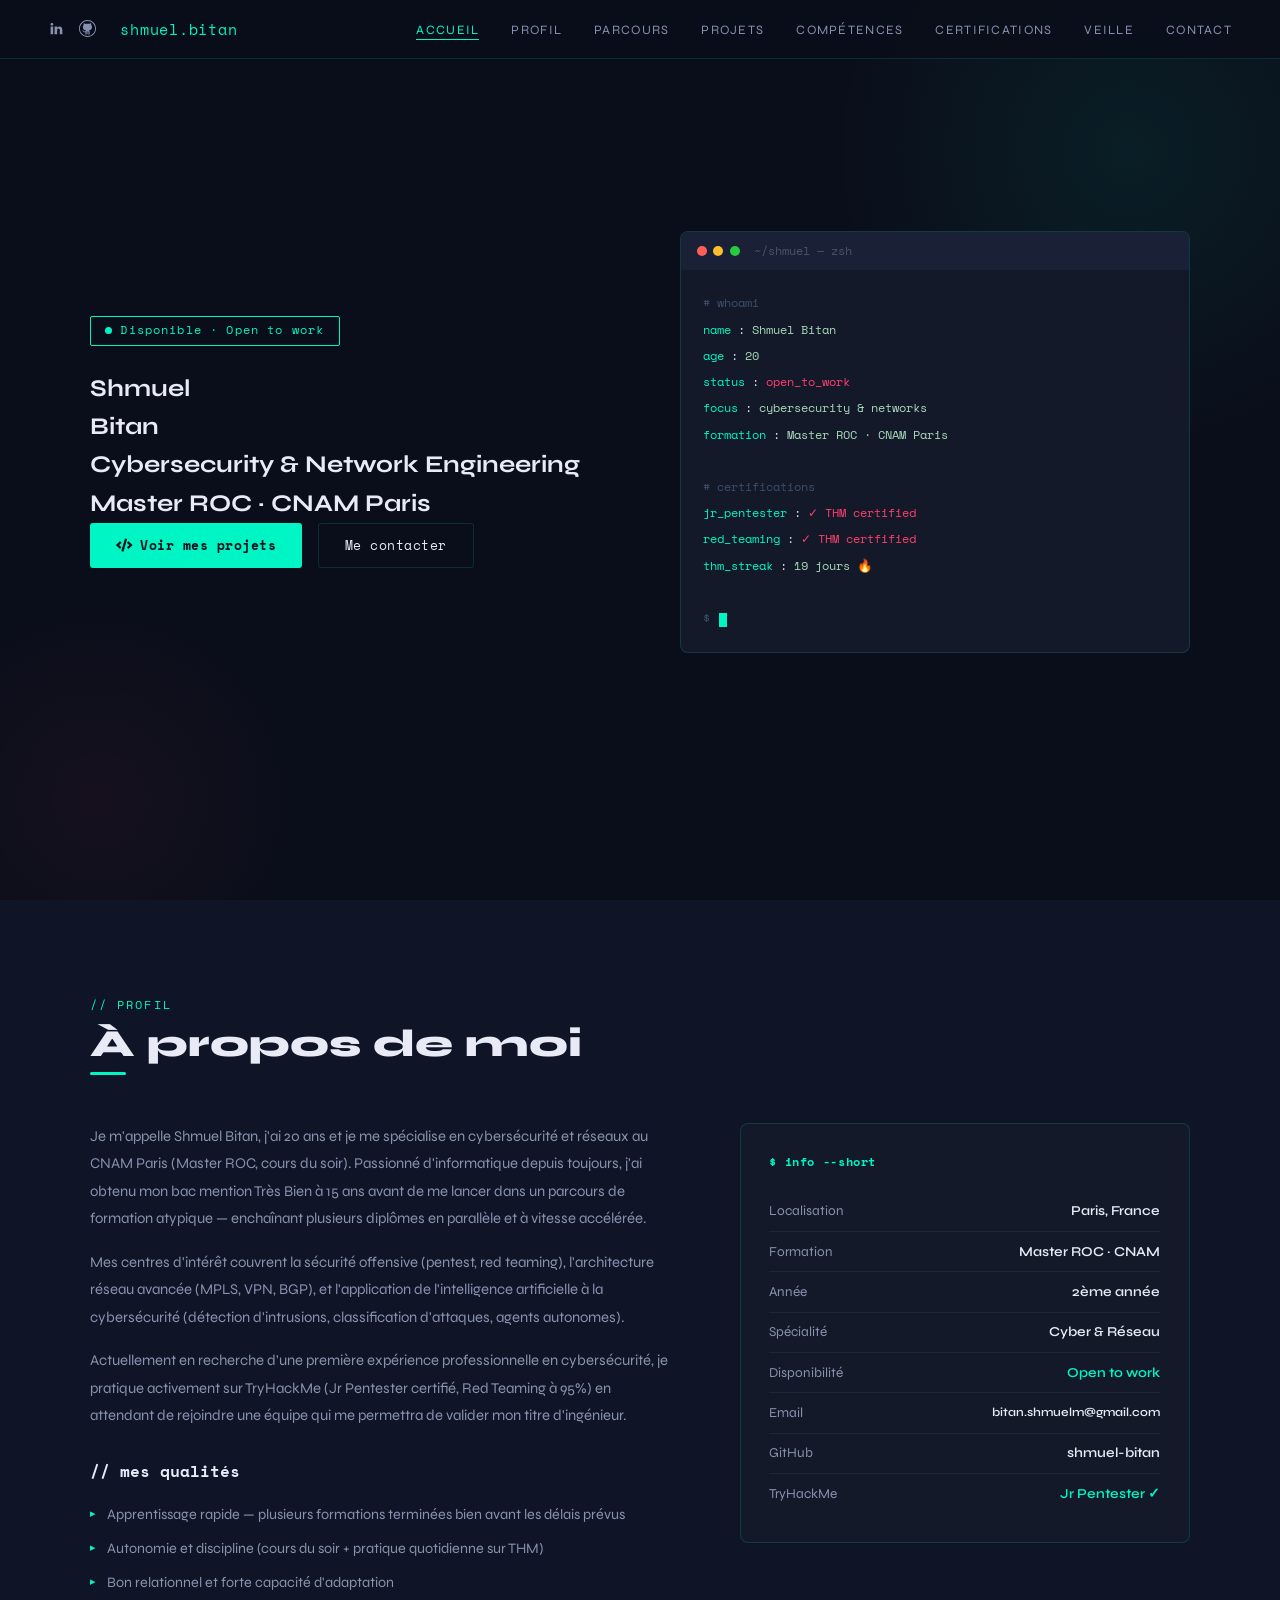
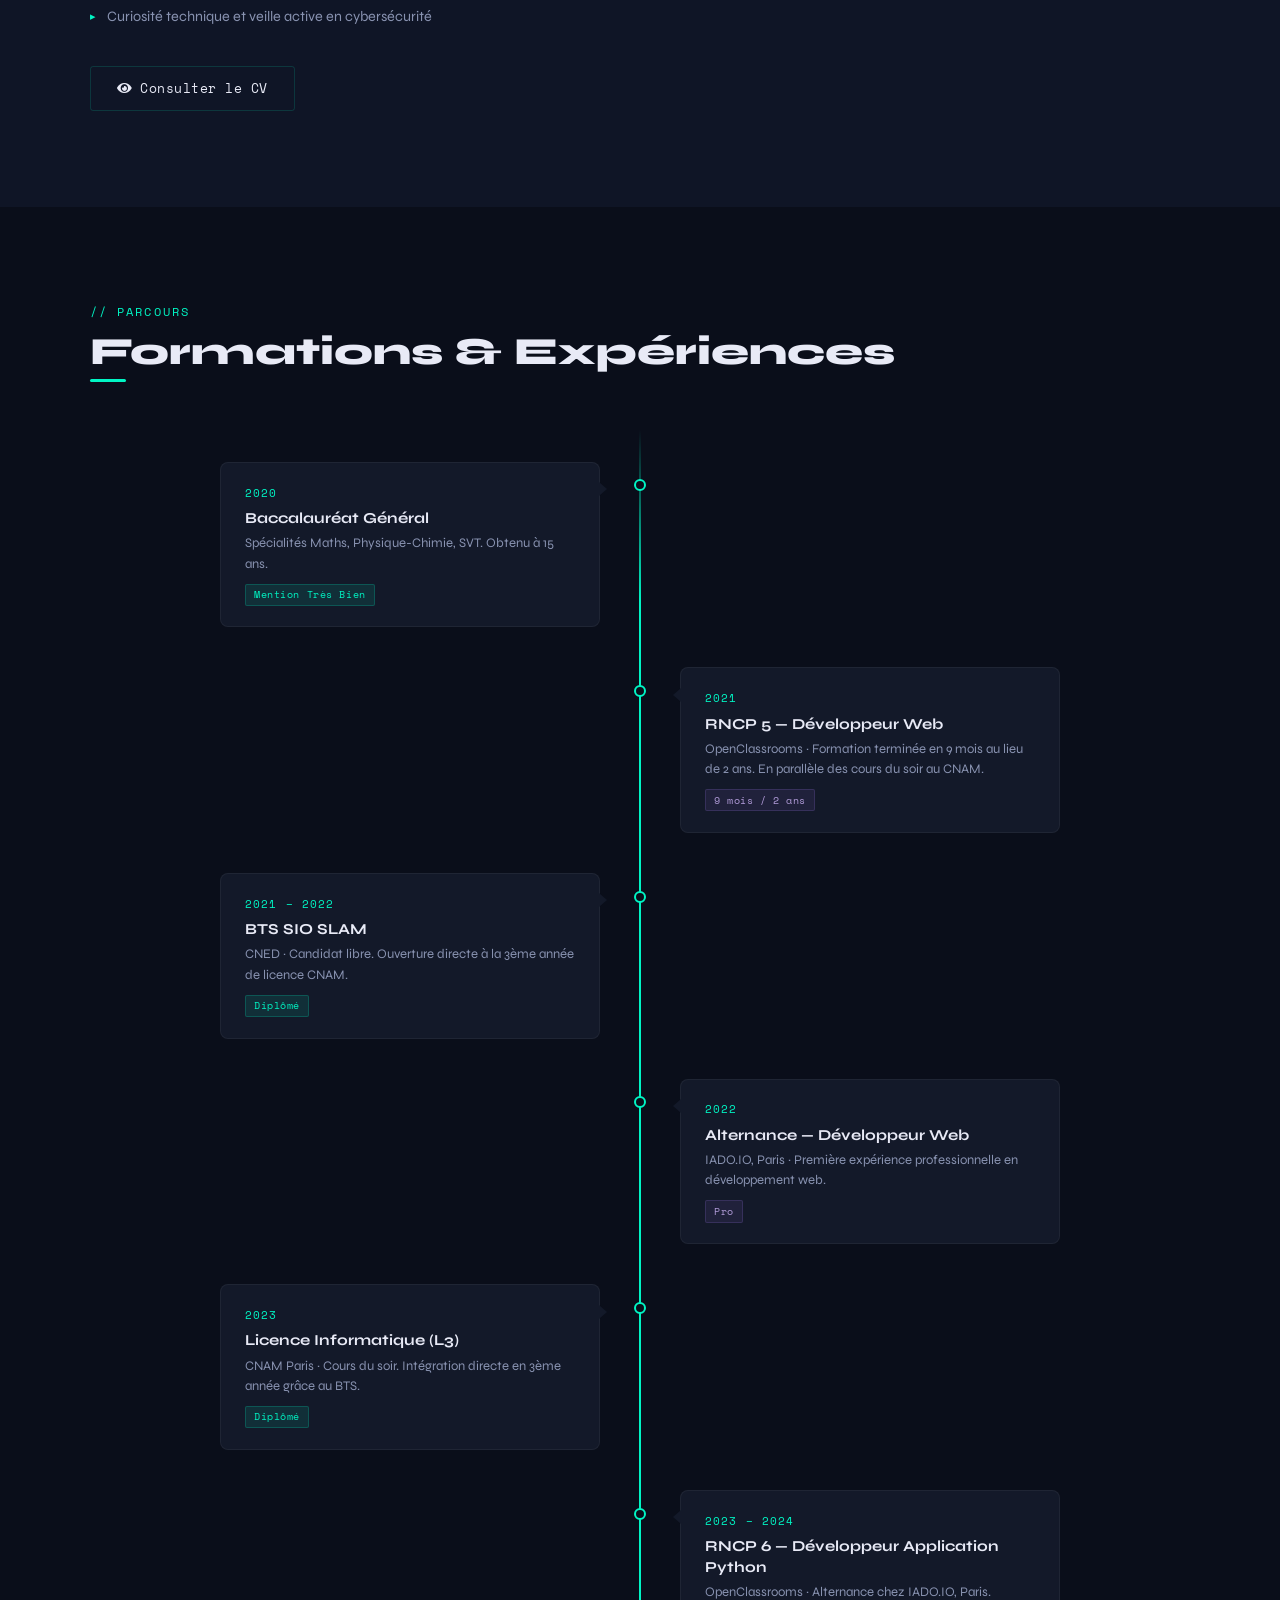
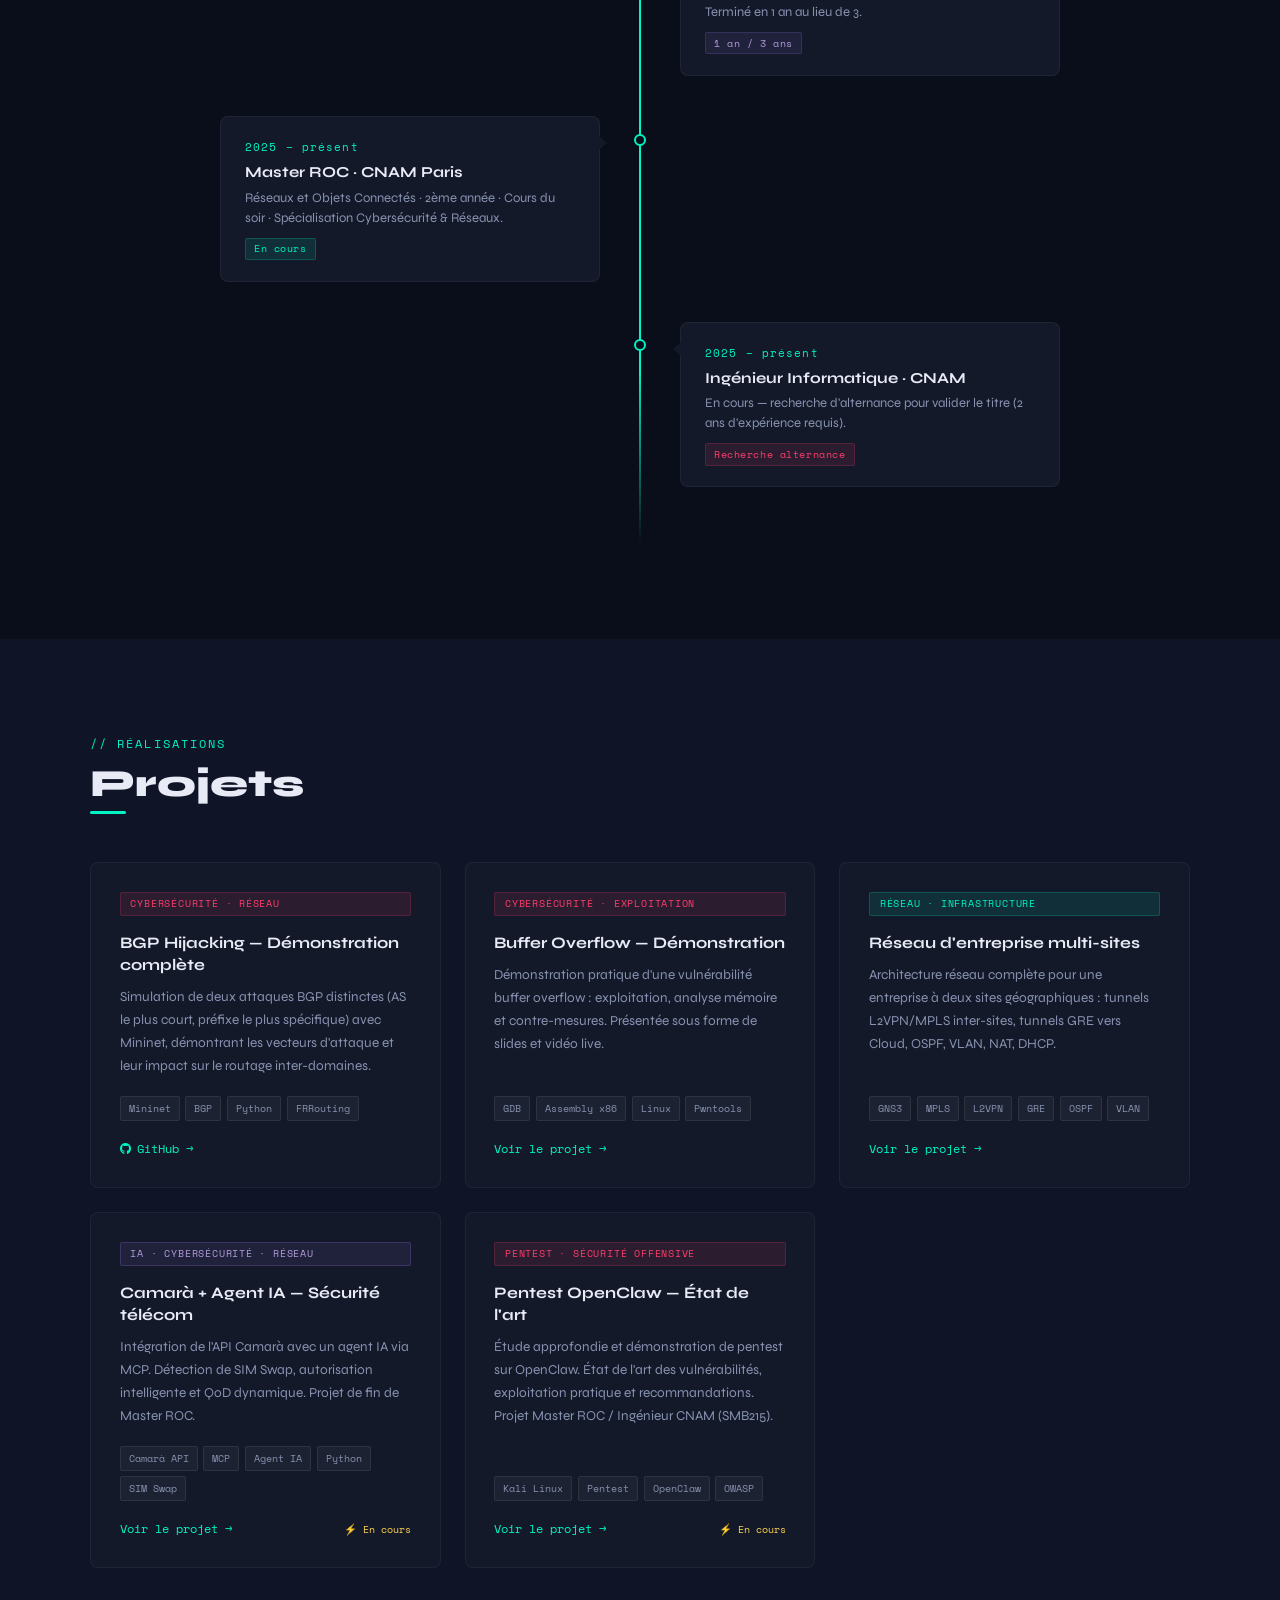
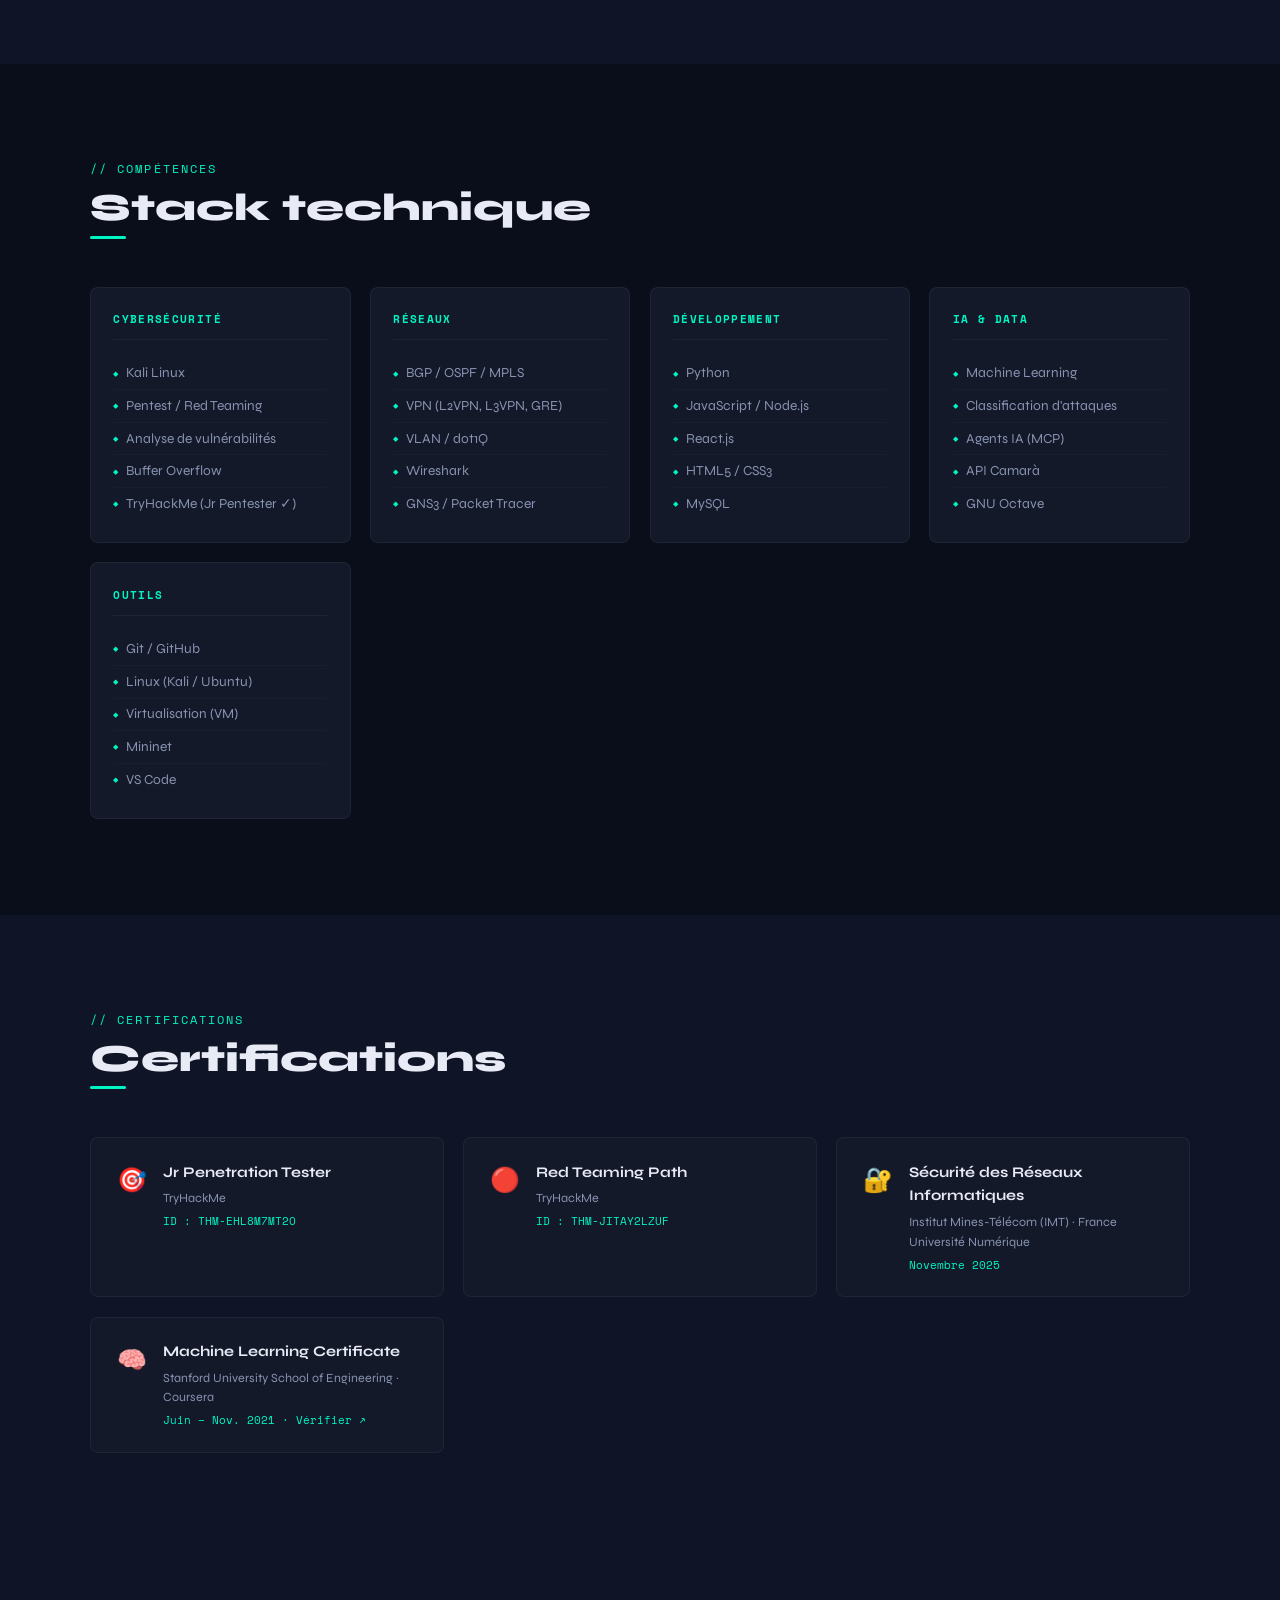
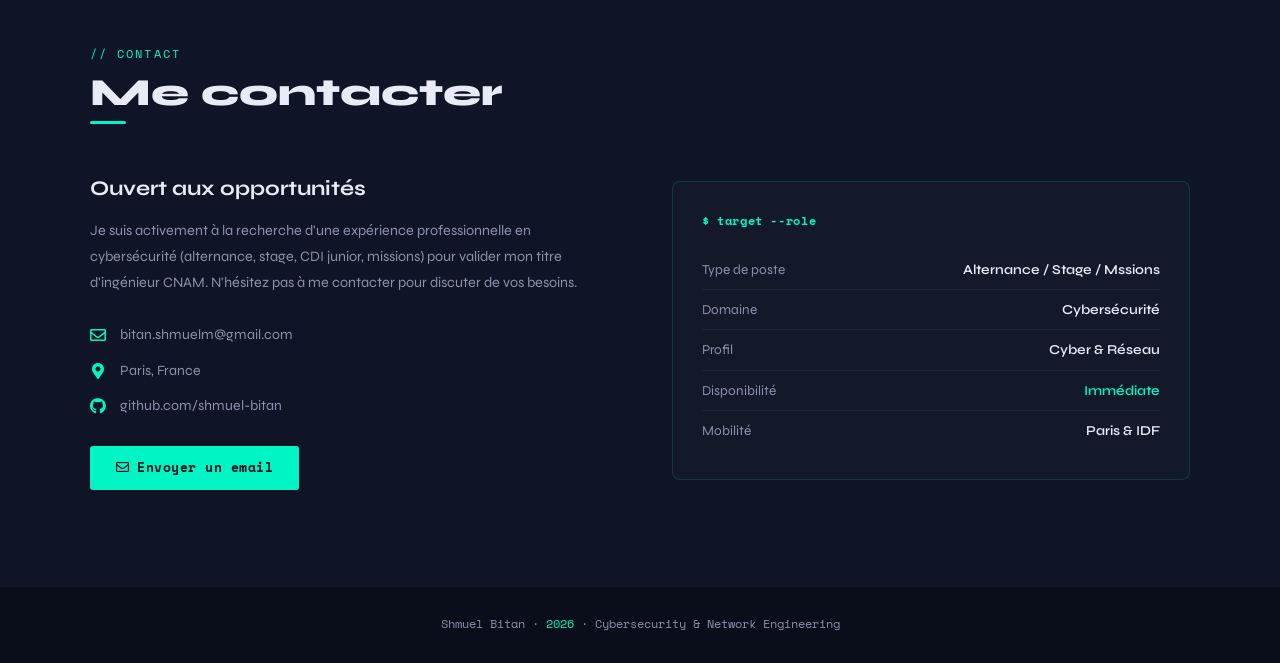
==== commit 1bc91d8e: "typo" ====
--- a/index.html
+++ b/index.html
@@ -87,7 +87,7 @@
                 <div>&nbsp;</div>
                 <div><span class="t-comment"># certifications</span></div>
                 <div><span class="t-key">jr_pentester</span> : <span class="t-acc">✓ THM certified</span></div>
-                <div><span class="t-key">red_teaming</span>  : <span class="t-purple">THM certfified</span></div>
+                <div><span class="t-key">red_teaming</span>  : <span class="t-acc">✓ THM certfified</span></div>
                 <div><span class="t-key">thm_streak</span>   : <span class="t-val">19 jours 🔥</span></div>
                 <div>&nbsp;</div>
                 <div><span class="t-comment">$ </span><span class="t-cursor"></span></div>
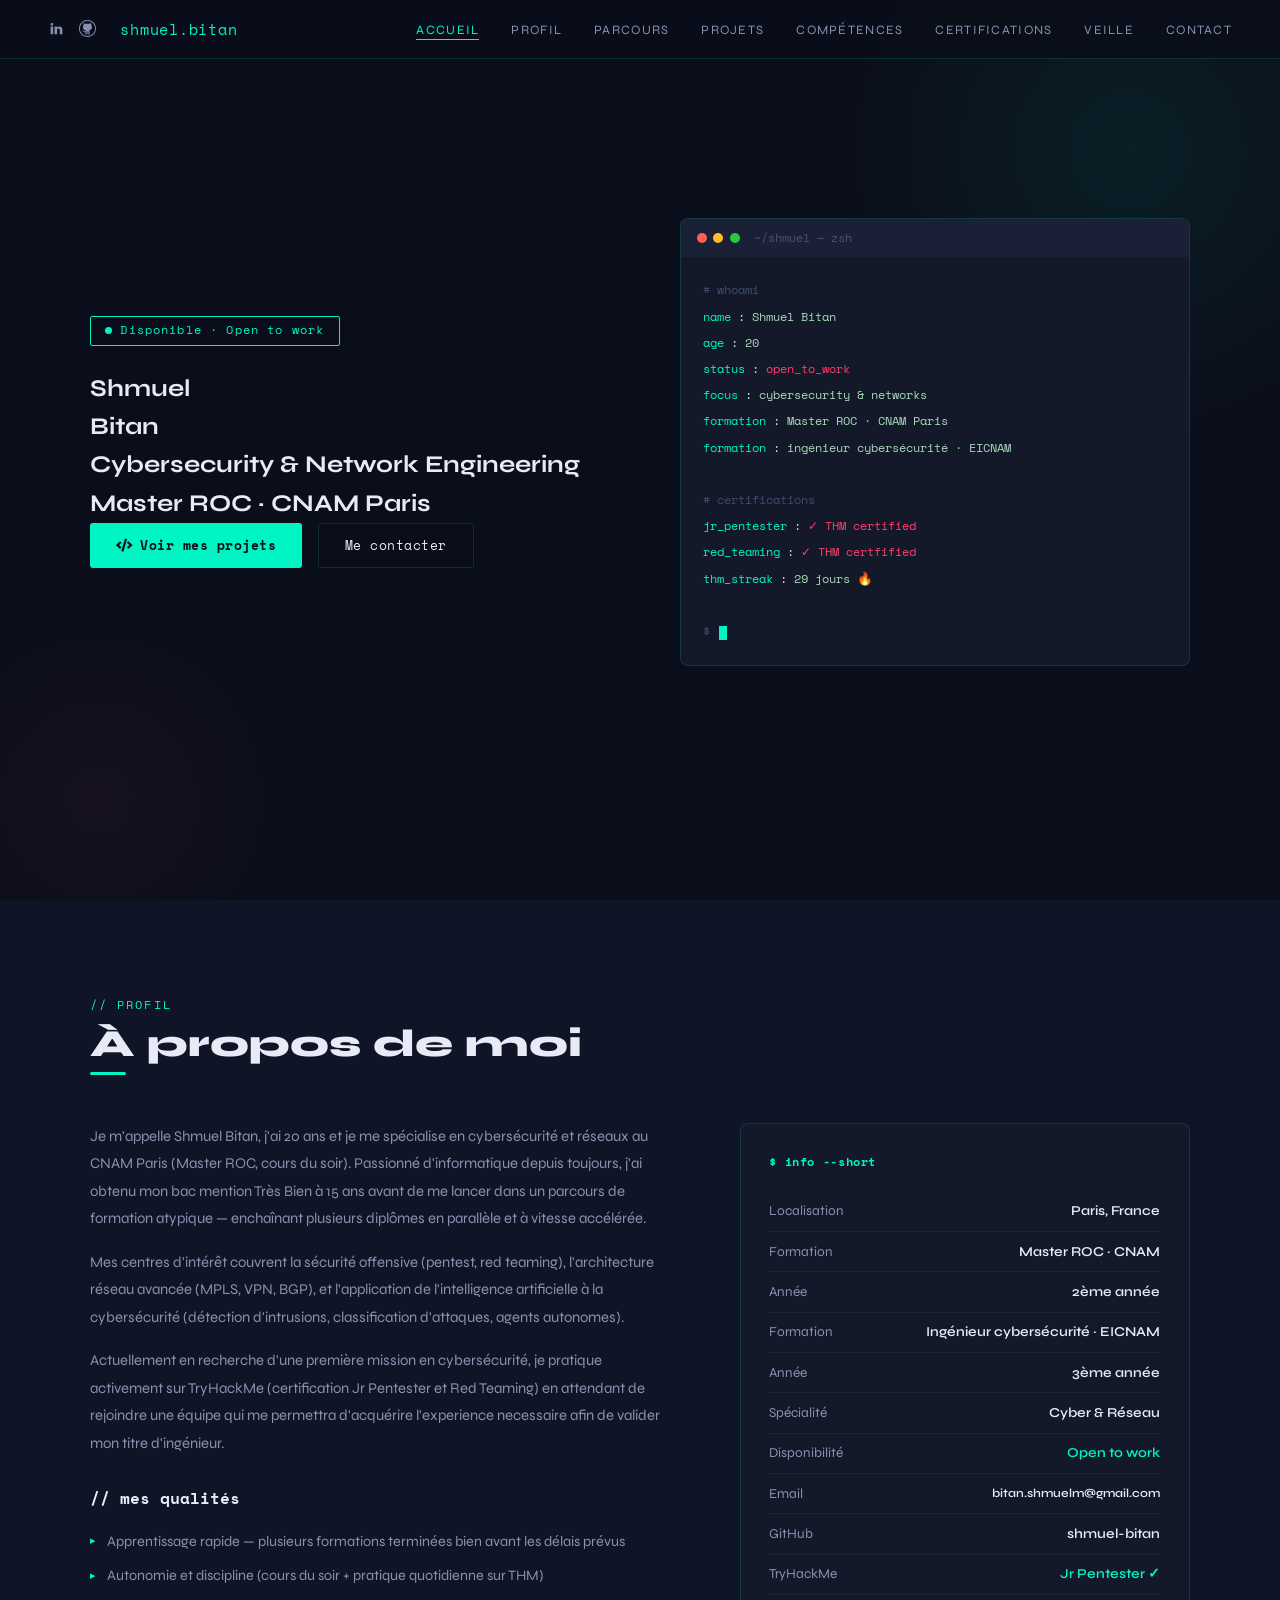
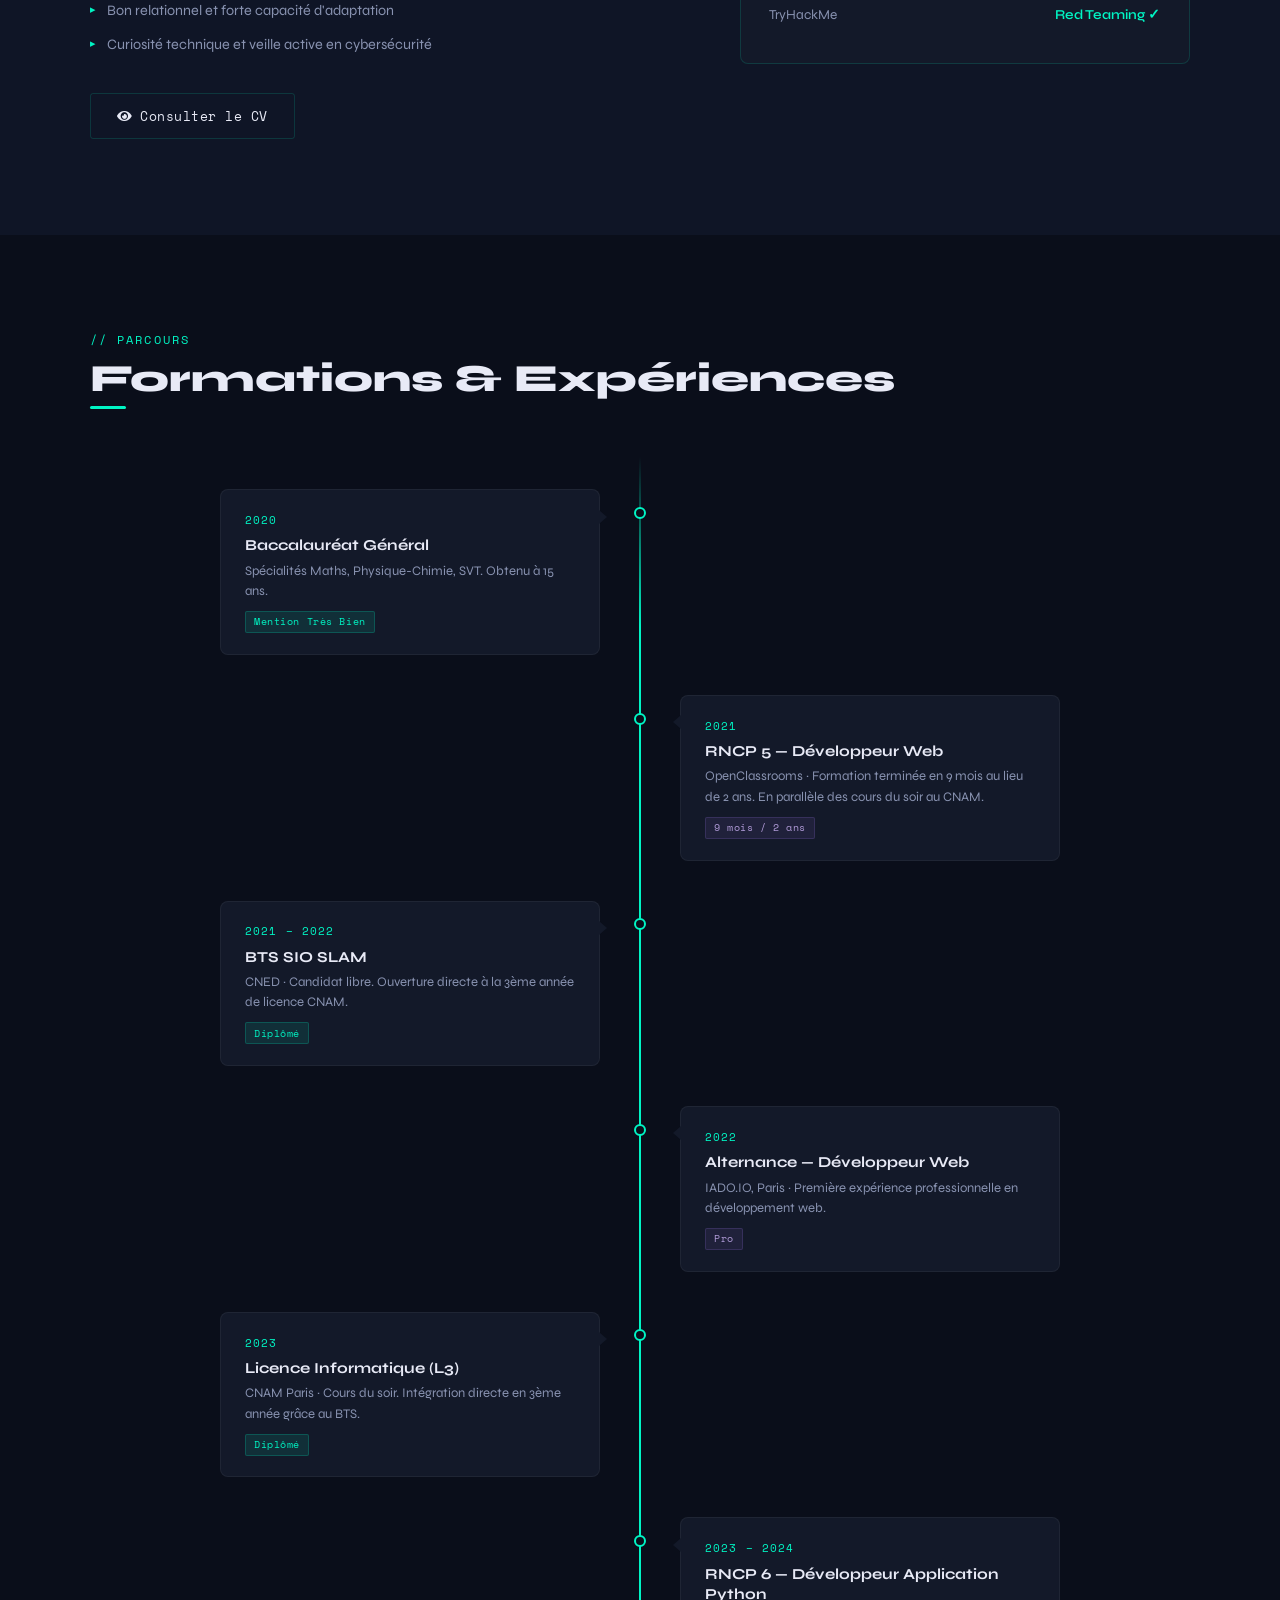
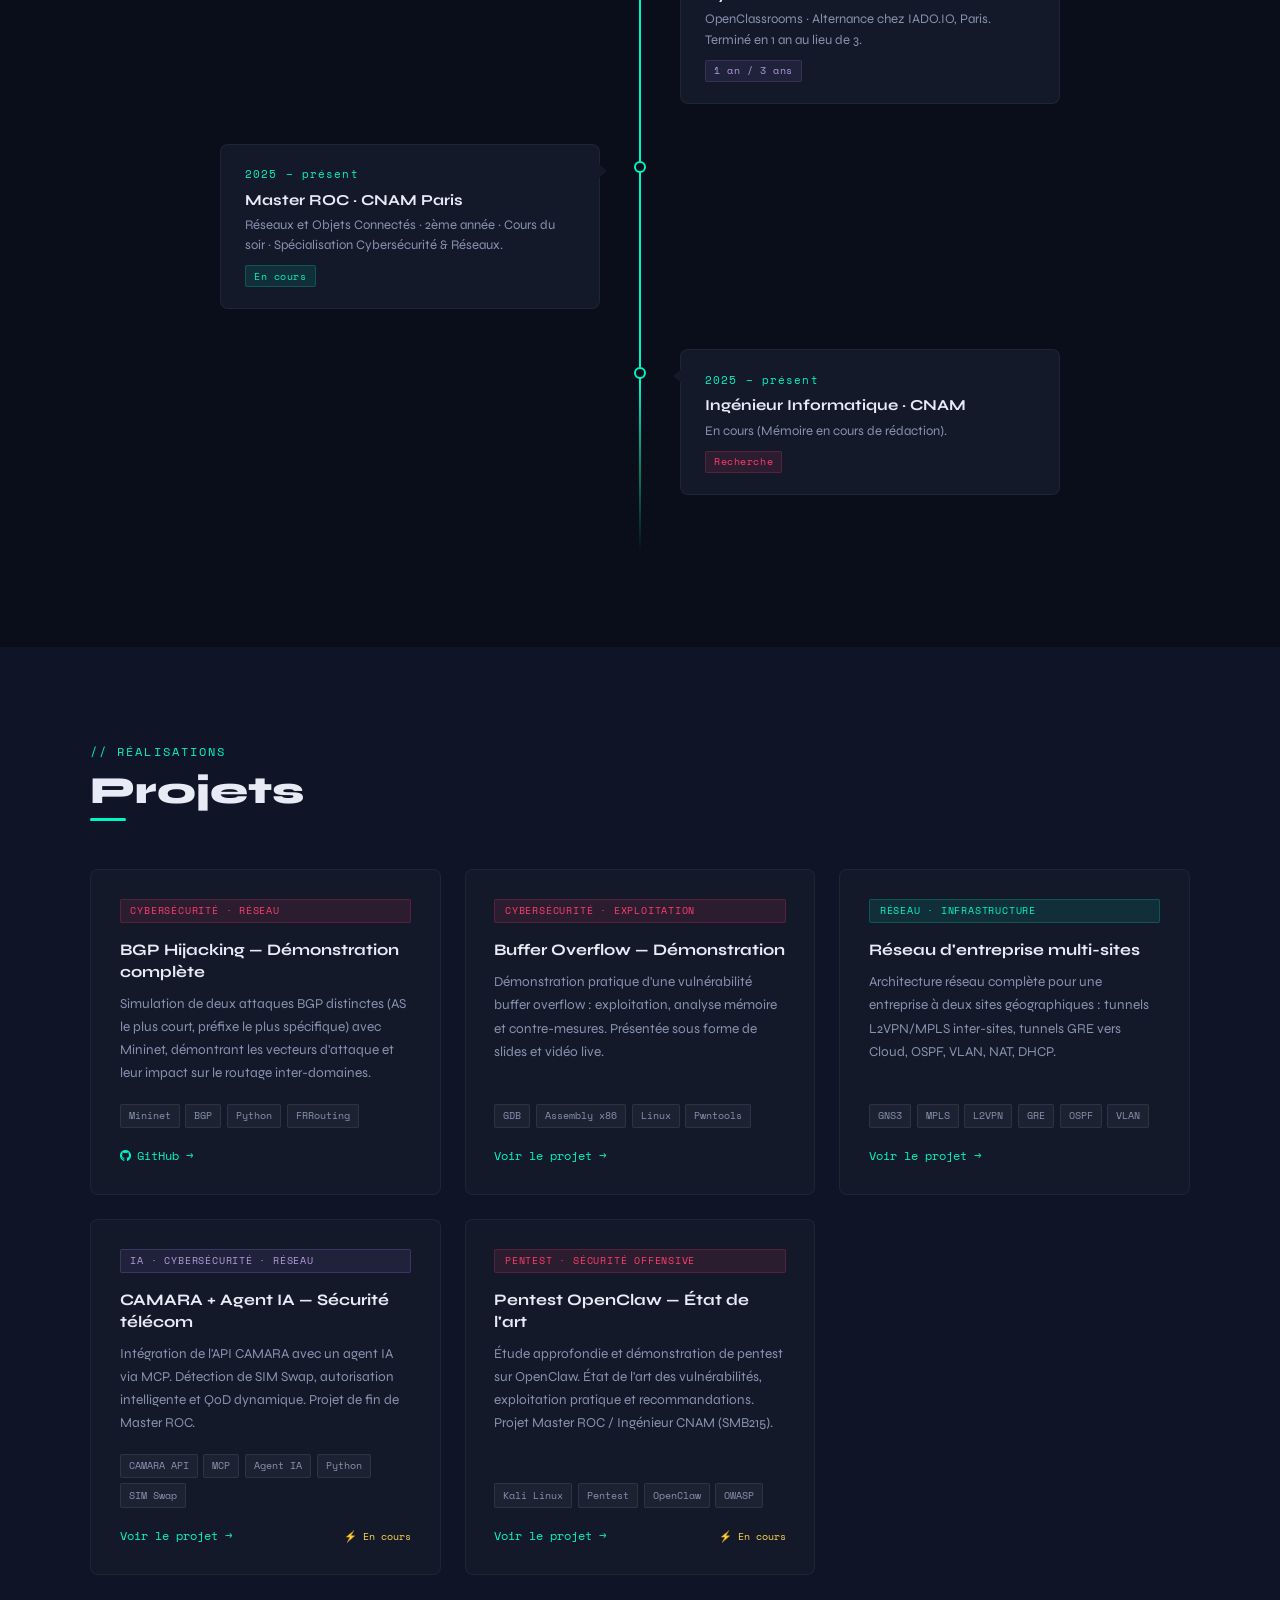
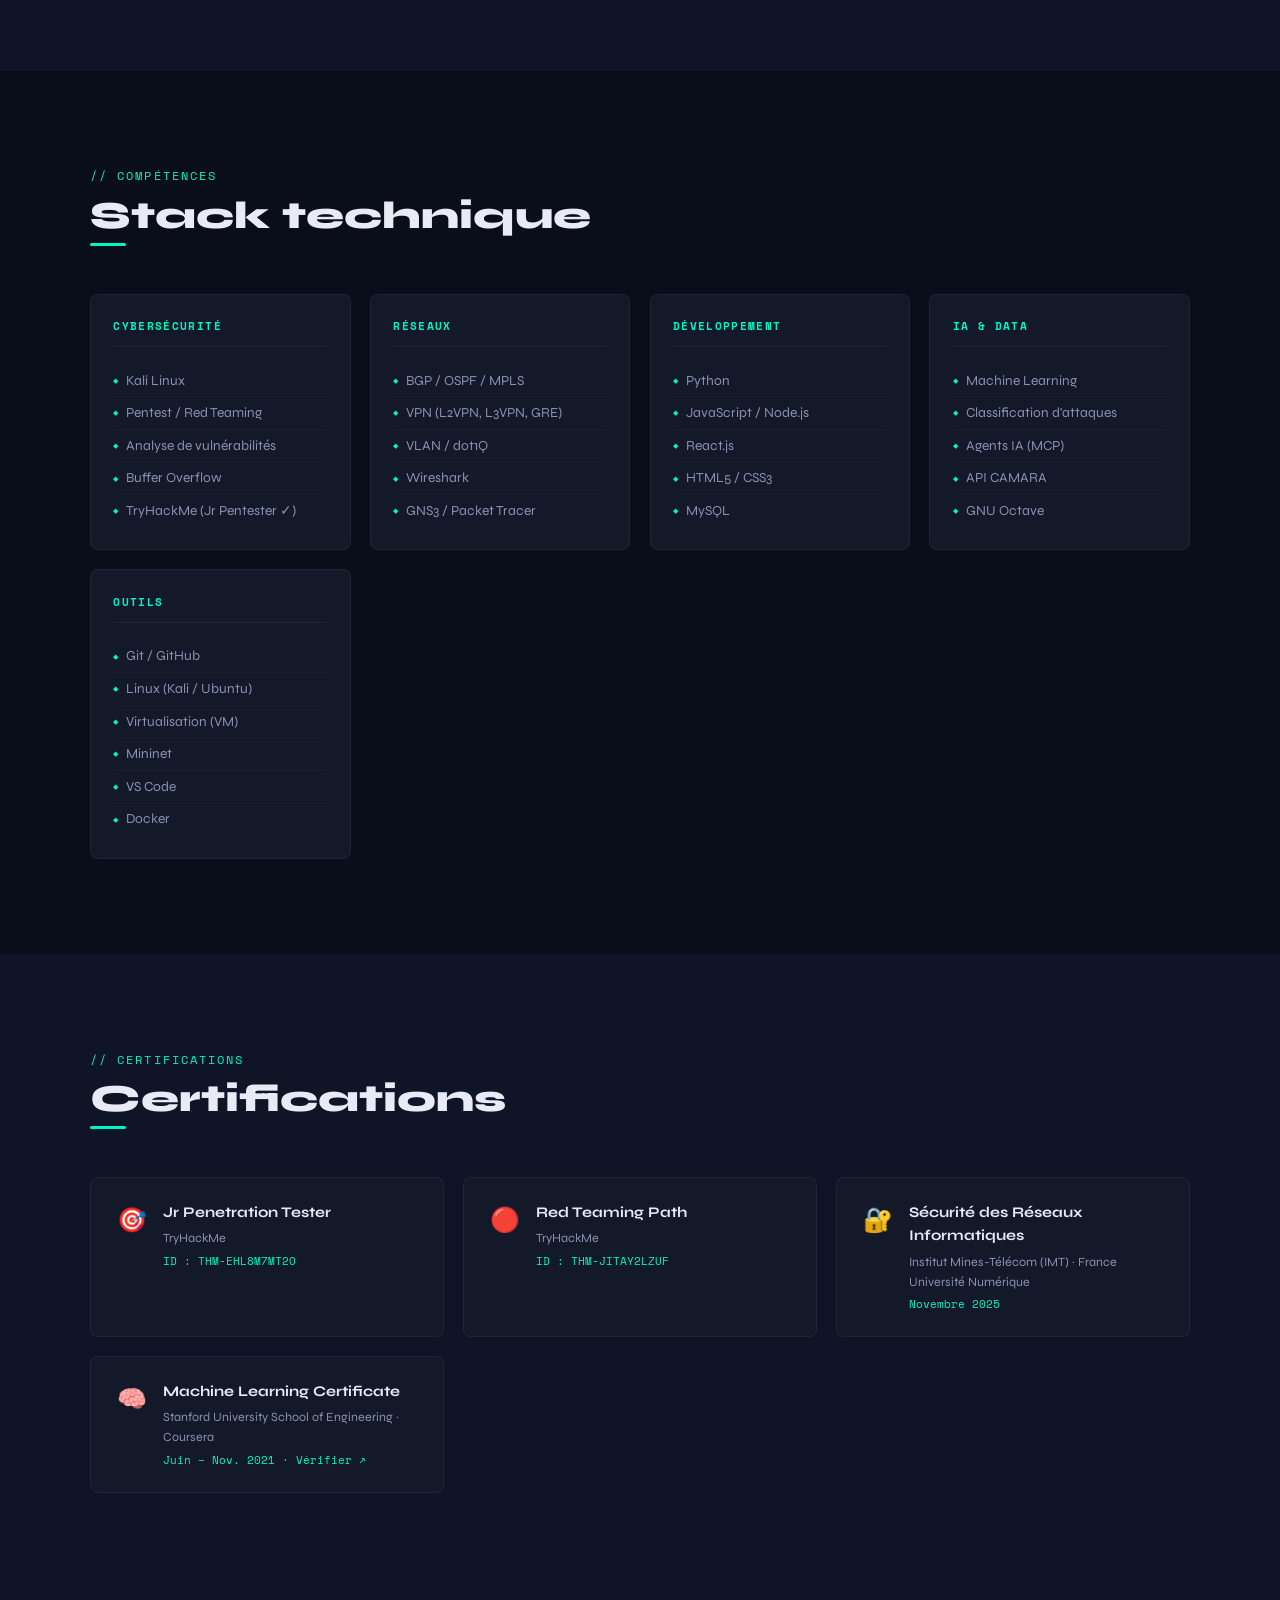
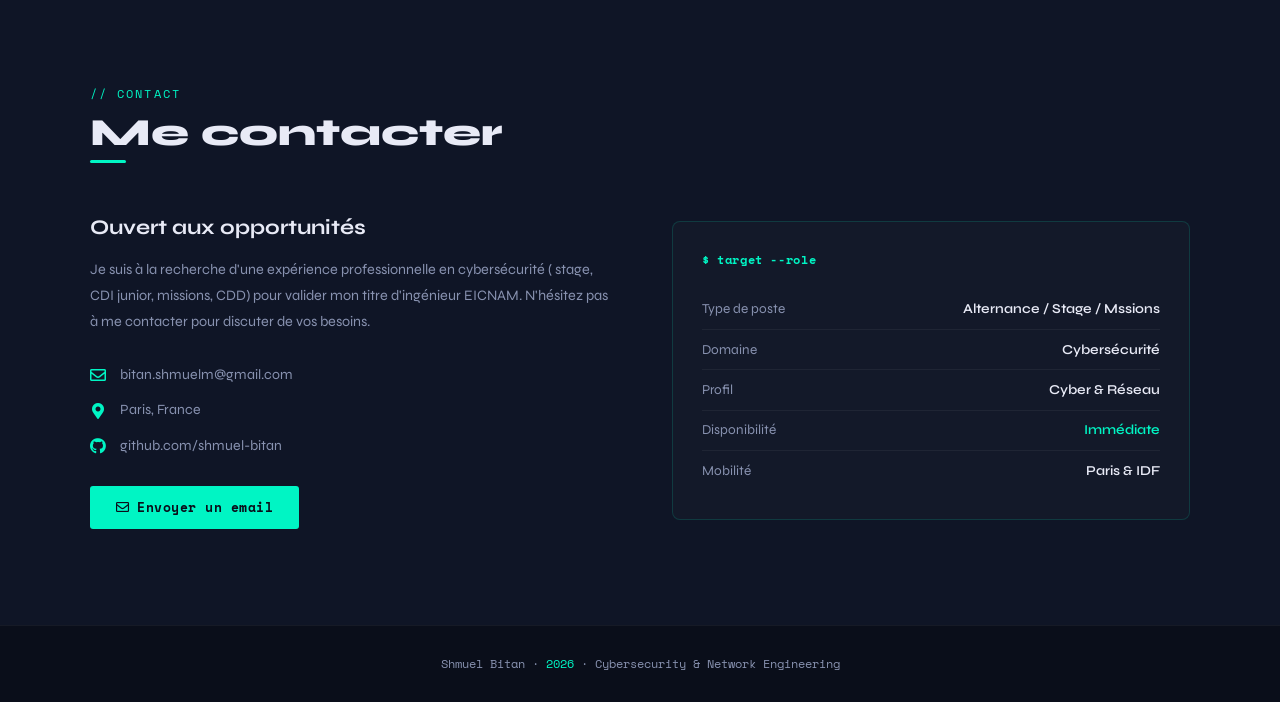
==== commit 0c17f421: "update certif" ====
--- a/index.html
+++ b/index.html
@@ -84,11 +84,12 @@
                 <div><span class="t-key">status</span>    : <span class="t-acc">open_to_work</span></div>
                 <div><span class="t-key">focus</span>     : <span class="t-val">cybersecurity &amp; networks</span></div>
                 <div><span class="t-key">formation</span> : <span class="t-val">Master ROC · CNAM Paris</span></div>
+                <div><span class="t-key">formation</span> : <span class="t-val">ingénieur cybersécurité · EICNAM</span></div>
                 <div>&nbsp;</div>
                 <div><span class="t-comment"># certifications</span></div>
                 <div><span class="t-key">jr_pentester</span> : <span class="t-acc">✓ THM certified</span></div>
                 <div><span class="t-key">red_teaming</span>  : <span class="t-acc">✓ THM certfified</span></div>
-                <div><span class="t-key">thm_streak</span>   : <span class="t-val">19 jours 🔥</span></div>
+                <div><span class="t-key">thm_streak</span>   : <span class="t-val">29 jours 🔥</span></div>
                 <div>&nbsp;</div>
                 <div><span class="t-comment">$ </span><span class="t-cursor"></span></div>
             </div>
@@ -107,7 +108,7 @@
             <div class="about-text">
                 <p>Je m'appelle Shmuel Bitan, j'ai 20 ans et je me spécialise en cybersécurité et réseaux au CNAM Paris (Master ROC, cours du soir). Passionné d'informatique depuis toujours, j'ai obtenu mon bac mention Très Bien à 15 ans avant de me lancer dans un parcours de formation atypique — enchaînant plusieurs diplômes en parallèle et à vitesse accélérée.</p>
                 <p>Mes centres d'intérêt couvrent la sécurité offensive (pentest, red teaming), l'architecture réseau avancée (MPLS, VPN, BGP), et l'application de l'intelligence artificielle à la cybersécurité (détection d'intrusions, classification d'attaques, agents autonomes).</p>
-                <p>Actuellement en recherche d'une première expérience professionnelle en cybersécurité, je pratique activement sur TryHackMe (Jr Pentester certifié, Red Teaming à 95%) en attendant de rejoindre une équipe qui me permettra de valider mon titre d'ingénieur.</p>
+                <p>Actuellement en recherche d'une première mission en cybersécurité, je pratique activement sur TryHackMe (certification Jr Pentester et Red Teaming) en attendant de rejoindre une équipe qui me permettra d'acquérire l'experience necessaire afin de valider mon titre d'ingénieur.</p>
 
                 <h3>// mes qualités</h3>
                 <ul class="qualities">
@@ -129,11 +130,14 @@
                 <div class="info-row"><span class="key">Localisation</span><span class="val">Paris, France</span></div>
                 <div class="info-row"><span class="key">Formation</span><span class="val">Master ROC · CNAM</span></div>
                 <div class="info-row"><span class="key">Année</span><span class="val">2ème année</span></div>
+                <div class="info-row"><span class="key">Formation</span><span class="val">Ingénieur cybersécurité · EICNAM</span></div>
+                <div class="info-row"><span class="key">Année</span><span class="val">3ème année</span></div>
                 <div class="info-row"><span class="key">Spécialité</span><span class="val">Cyber & Réseau</span></div>
                 <div class="info-row"><span class="key">Disponibilité</span><span class="val green">Open to work</span></div>
                 <div class="info-row"><span class="key">Email</span><span class="val" style="font-size:.75rem;">bitan.shmuelm@gmail.com</span></div>
                 <div class="info-row"><span class="key">GitHub</span><span class="val">shmuel-bitan</span></div>
                 <div class="info-row"><span class="key">TryHackMe</span><span class="val green">Jr Pentester ✓</span></div>
+                <div class="info-row"><span class="key">TryHackMe</span><span class="val green">Red Teaming ✓</span></div>
             </div>
         </div>
     </div>
@@ -216,8 +220,8 @@
                 <div class="tl-card">
                     <div class="tl-date">2025 – présent</div>
                     <h3>Ingénieur Informatique · CNAM</h3>
-                    <p>En cours — recherche d'alternance pour valider le titre (2 ans d'expérience requis).</p>
-                    <span class="tl-badge tl-badge-red">Recherche alternance</span>
+                    <p>En cours (Mémoire en cours de rédaction).</p>
+                    <span class="tl-badge tl-badge-red">Recherche</span>
                 </div>
             </div>
 
@@ -283,10 +287,10 @@
 
             <a href="./projects/camara-agent-ia.html" class="project-card">
                 <span class="project-tag tag-ai">IA · Cybersécurité · Réseau</span>
-                <h3>Camarà + Agent IA — Sécurité télécom</h3>
-                <p>Intégration de l'API Camarà avec un agent IA via MCP. Détection de SIM Swap, autorisation intelligente et QoD dynamique. Projet de fin de Master ROC.</p>
+                <h3>CAMARA + Agent IA — Sécurité télécom</h3>
+                <p>Intégration de l'API CAMARA avec un agent IA via MCP. Détection de SIM Swap, autorisation intelligente et QoD dynamique. Projet de fin de Master ROC.</p>
                 <div class="project-stack">
-                    <span class="stack-tag">Camarà API</span>
+                    <span class="stack-tag">CAMARA API</span>
                     <span class="stack-tag">MCP</span>
                     <span class="stack-tag">Agent IA</span>
                     <span class="stack-tag">Python</span>
@@ -362,7 +366,7 @@
                     <li>Machine Learning</li>
                     <li>Classification d'attaques</li>
                     <li>Agents IA (MCP)</li>
-                    <li>API Camarà</li>
+                    <li>API CAMARA</li>
                     <li>GNU Octave</li>
                 </ul>
             </div>
@@ -374,6 +378,7 @@
                     <li>Virtualisation (VM)</li>
                     <li>Mininet</li>
                     <li>VS Code</li>
+                    <li>Docker</li>
                 </ul>
             </div>
         </div>
@@ -462,7 +467,7 @@
         <div class="contact-grid">
             <div class="contact-text">
                 <h3>Ouvert aux opportunités</h3>
-                <p>Je suis activement à la recherche d'une expérience professionnelle en cybersécurité (alternance, stage, CDI junior, missions) pour valider mon titre d'ingénieur CNAM. N'hésitez pas à me contacter pour discuter de vos besoins.</p>
+                <p>Je suis à la recherche d'une expérience professionnelle en cybersécurité ( stage, CDI junior, missions, CDD) pour valider mon titre d'ingénieur EICNAM. N'hésitez pas à me contacter pour discuter de vos besoins.</p>
                 <div class="contact-info-item">
                     <i class="far fa-envelope"></i>
                     <span>bitan.shmuelm@gmail.com</span>
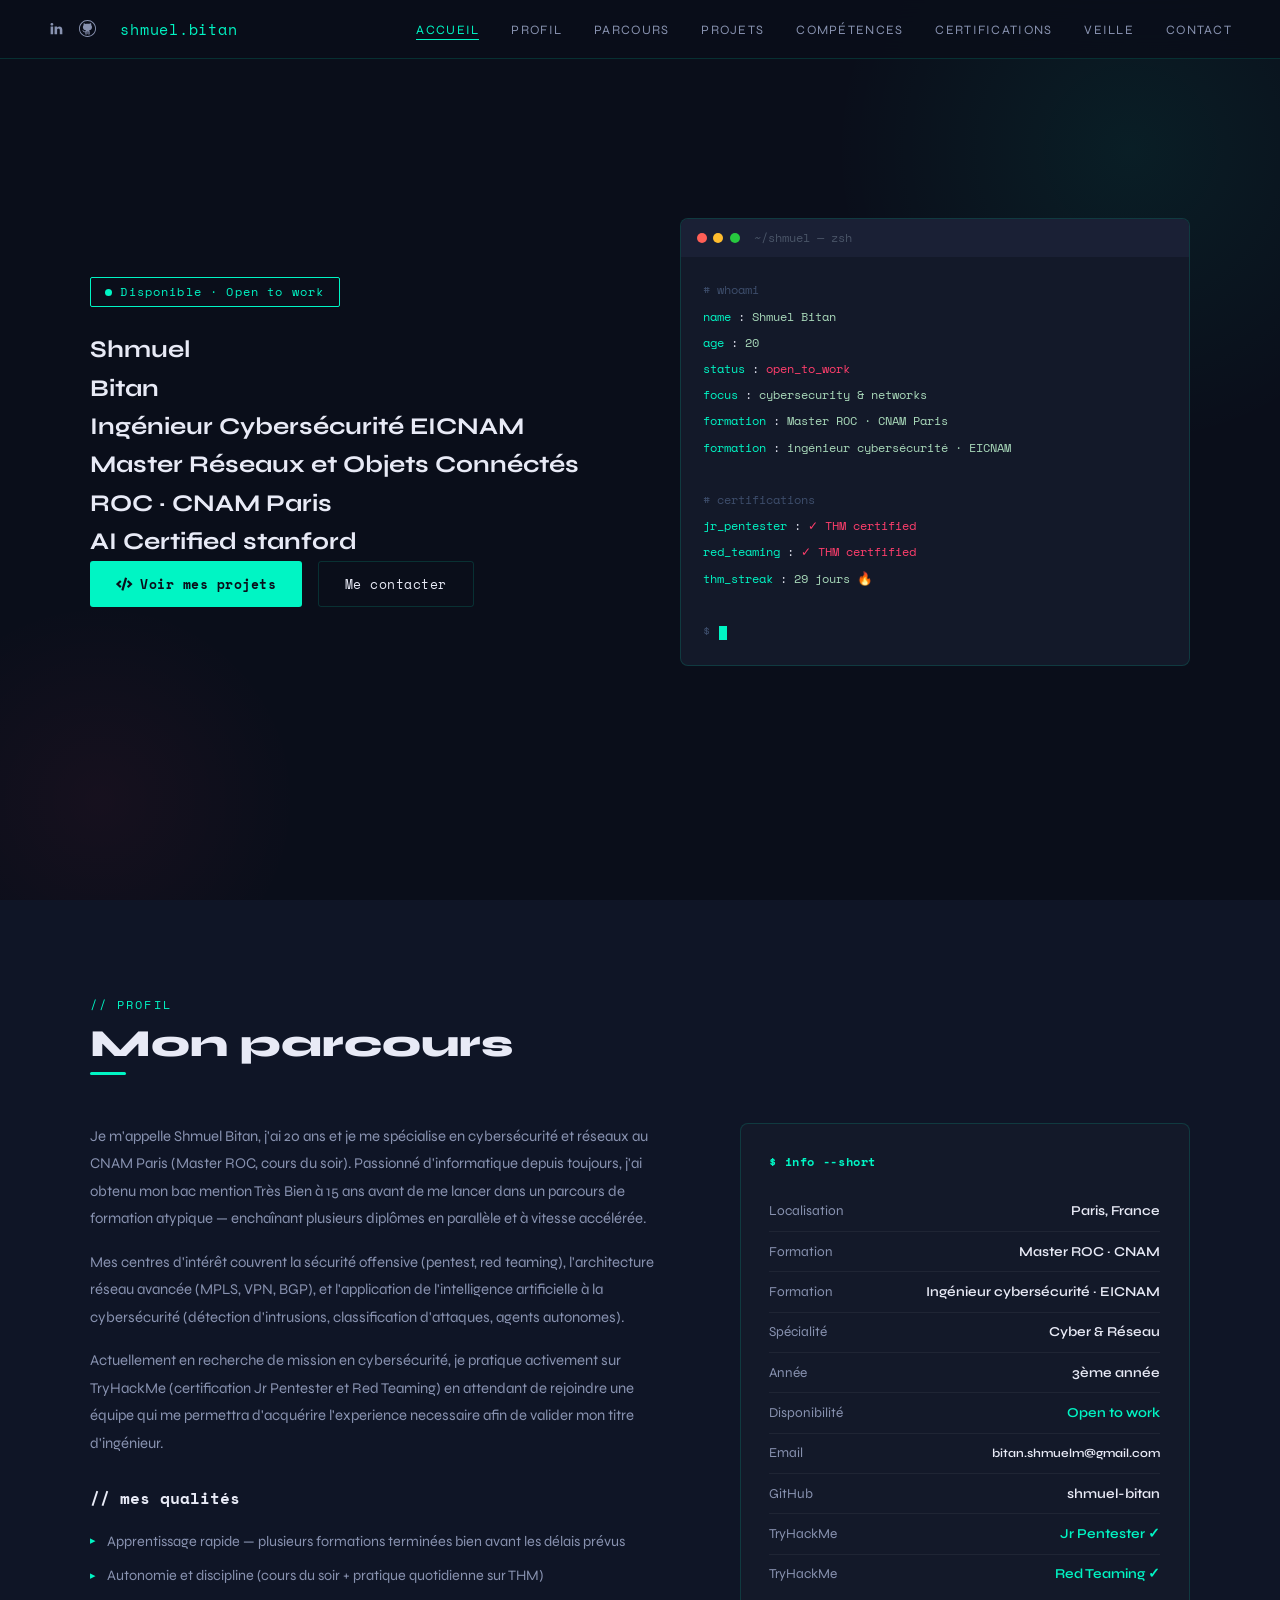
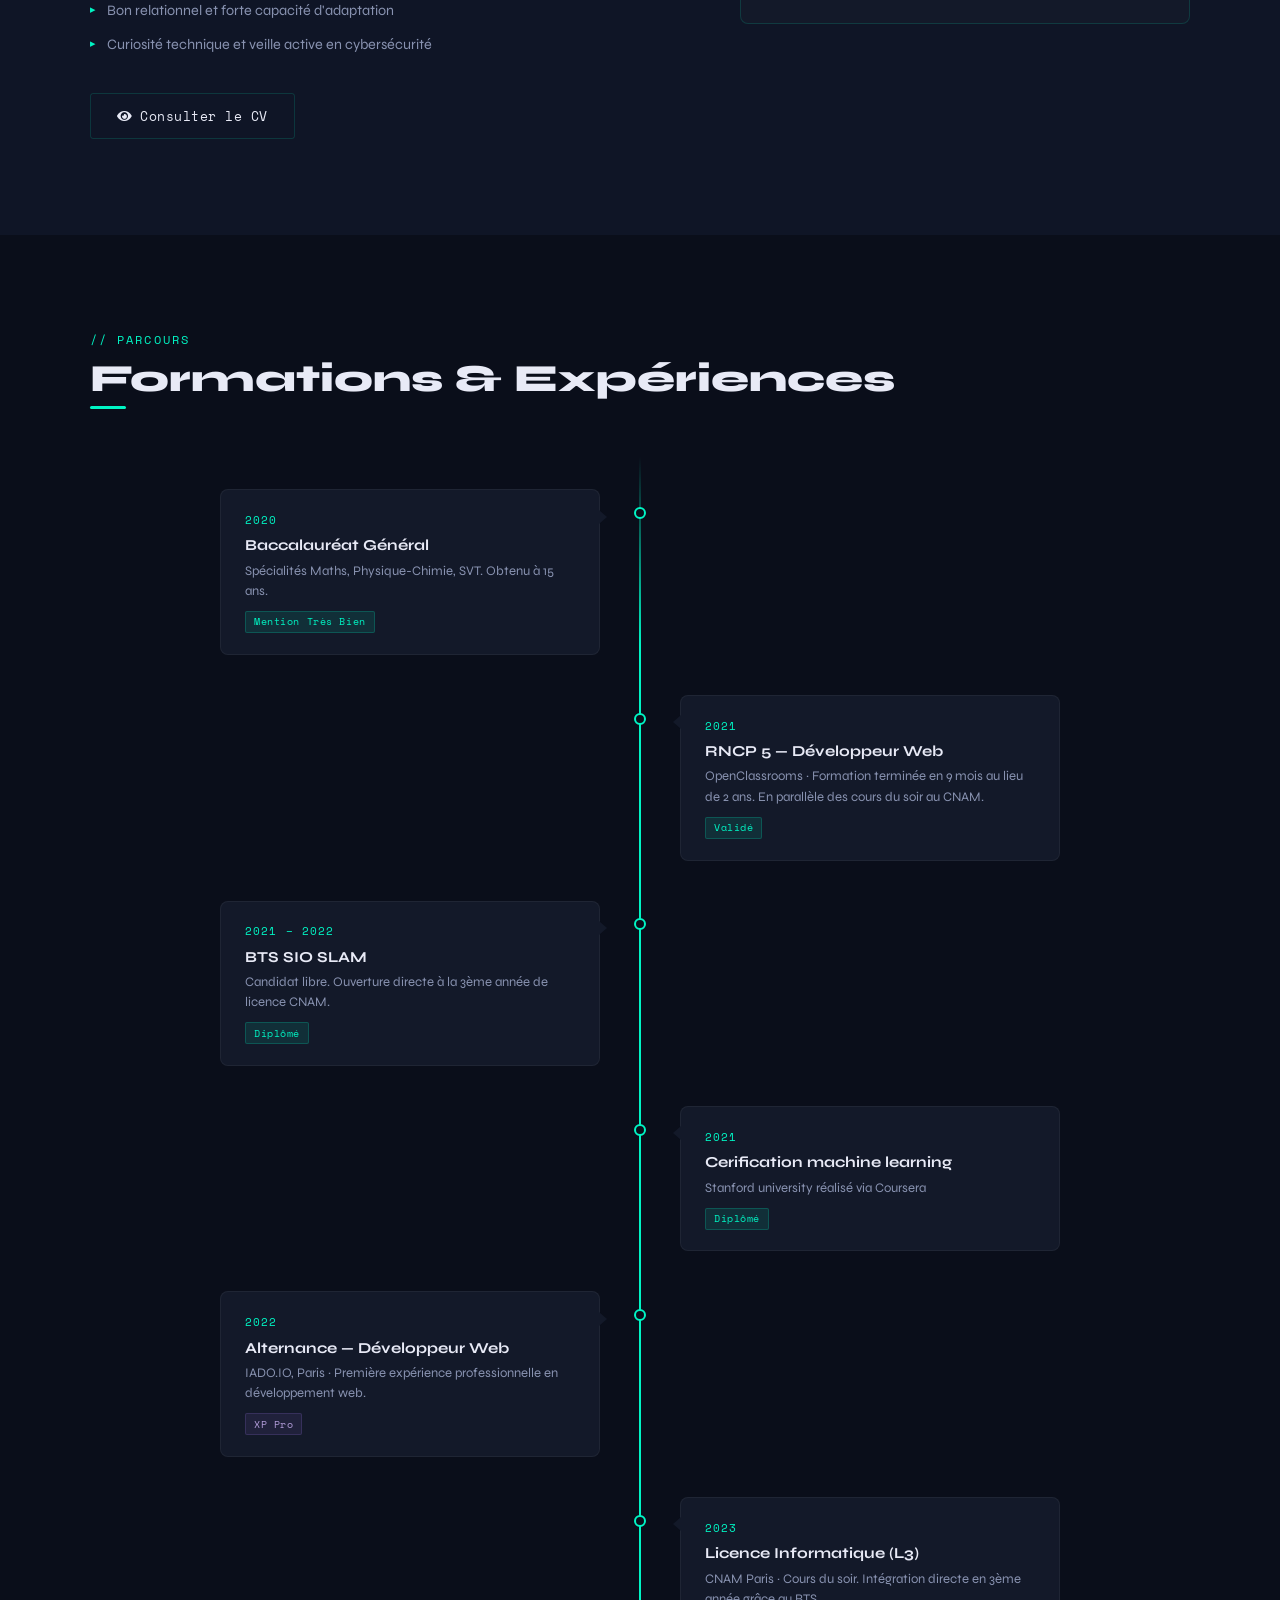
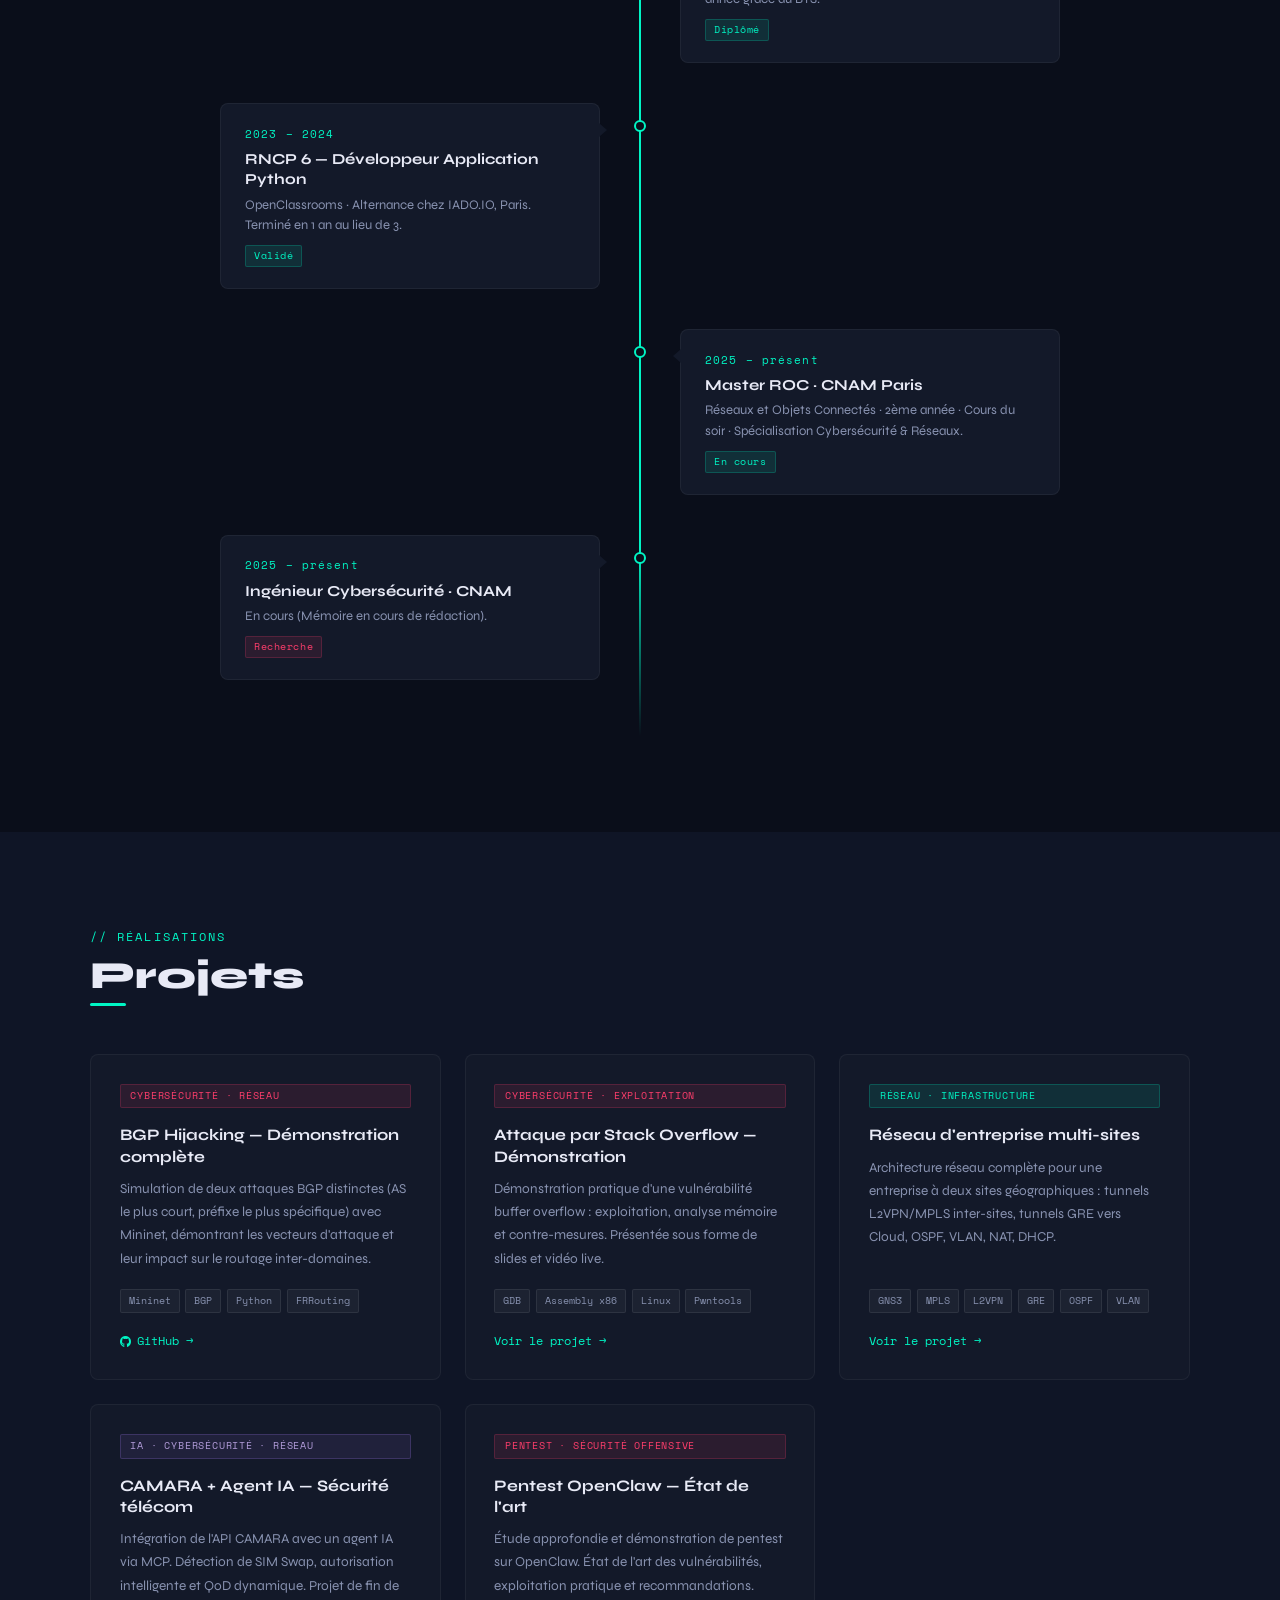
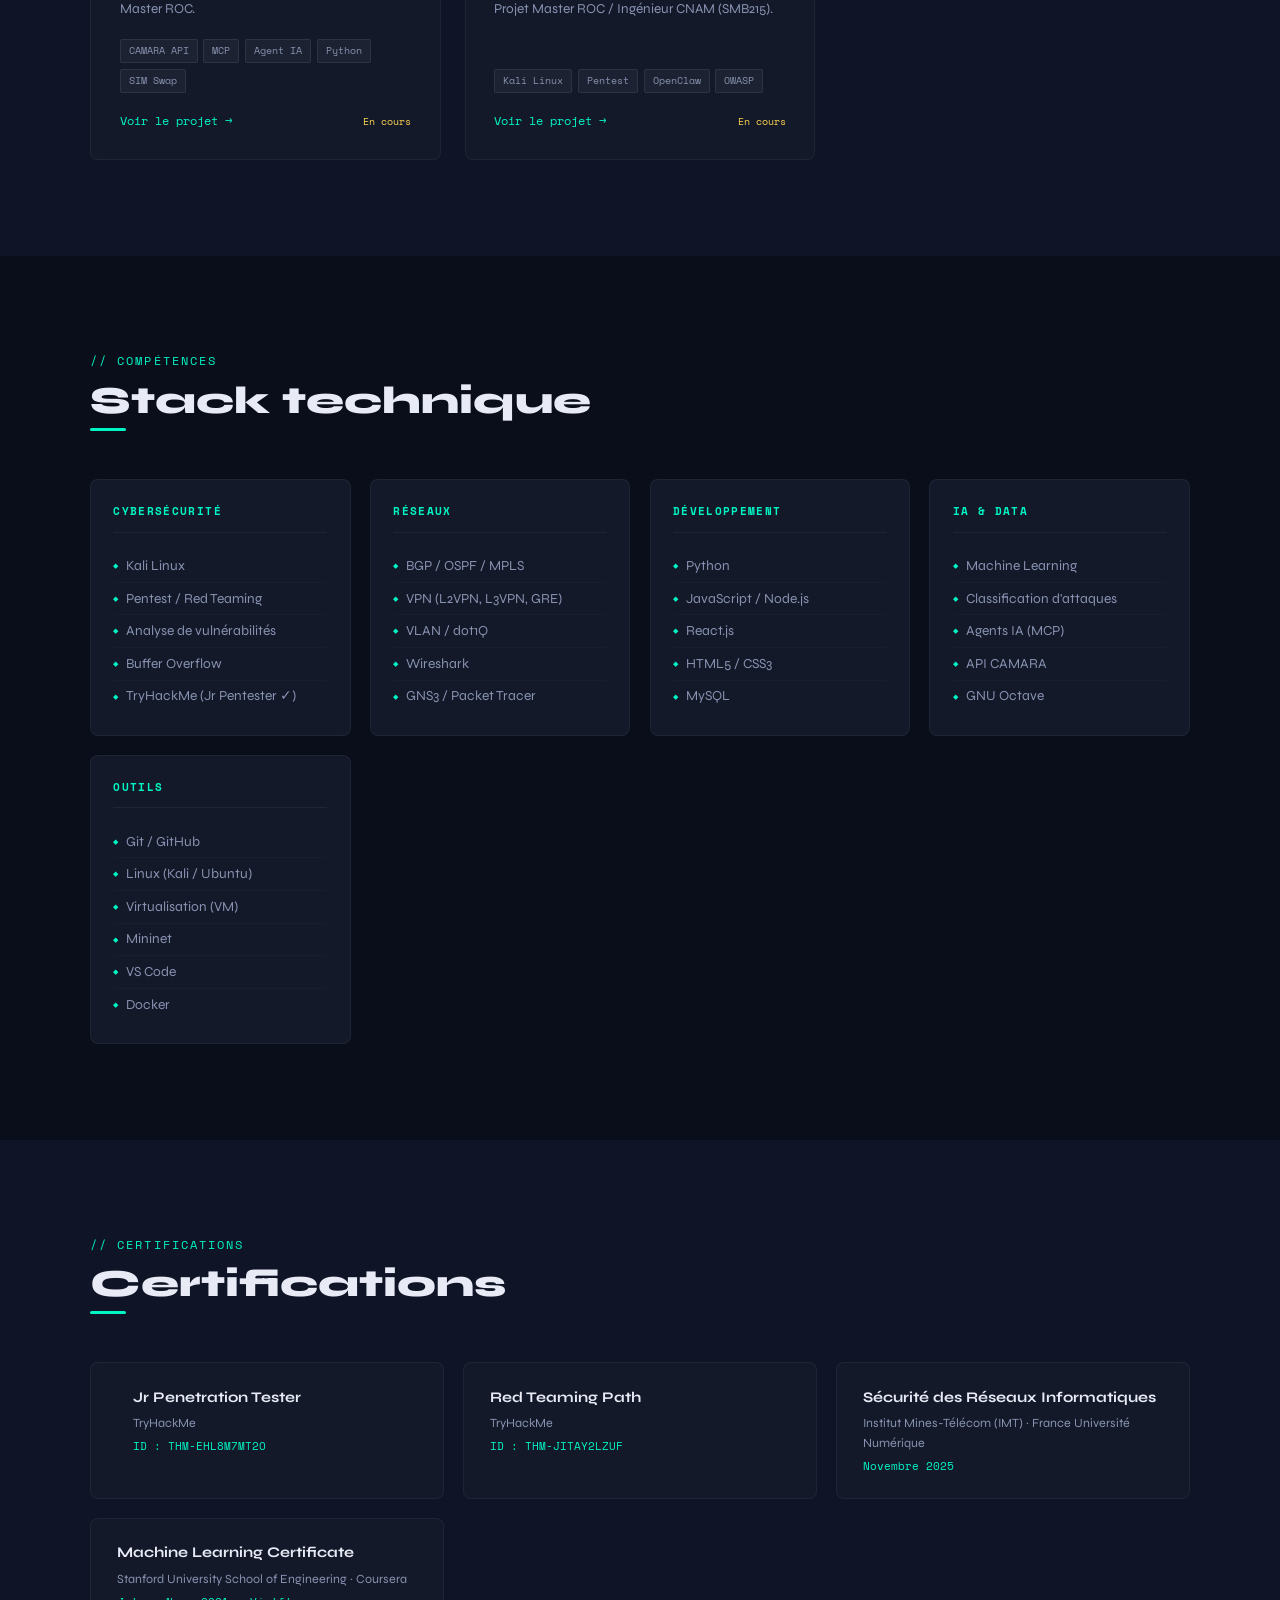
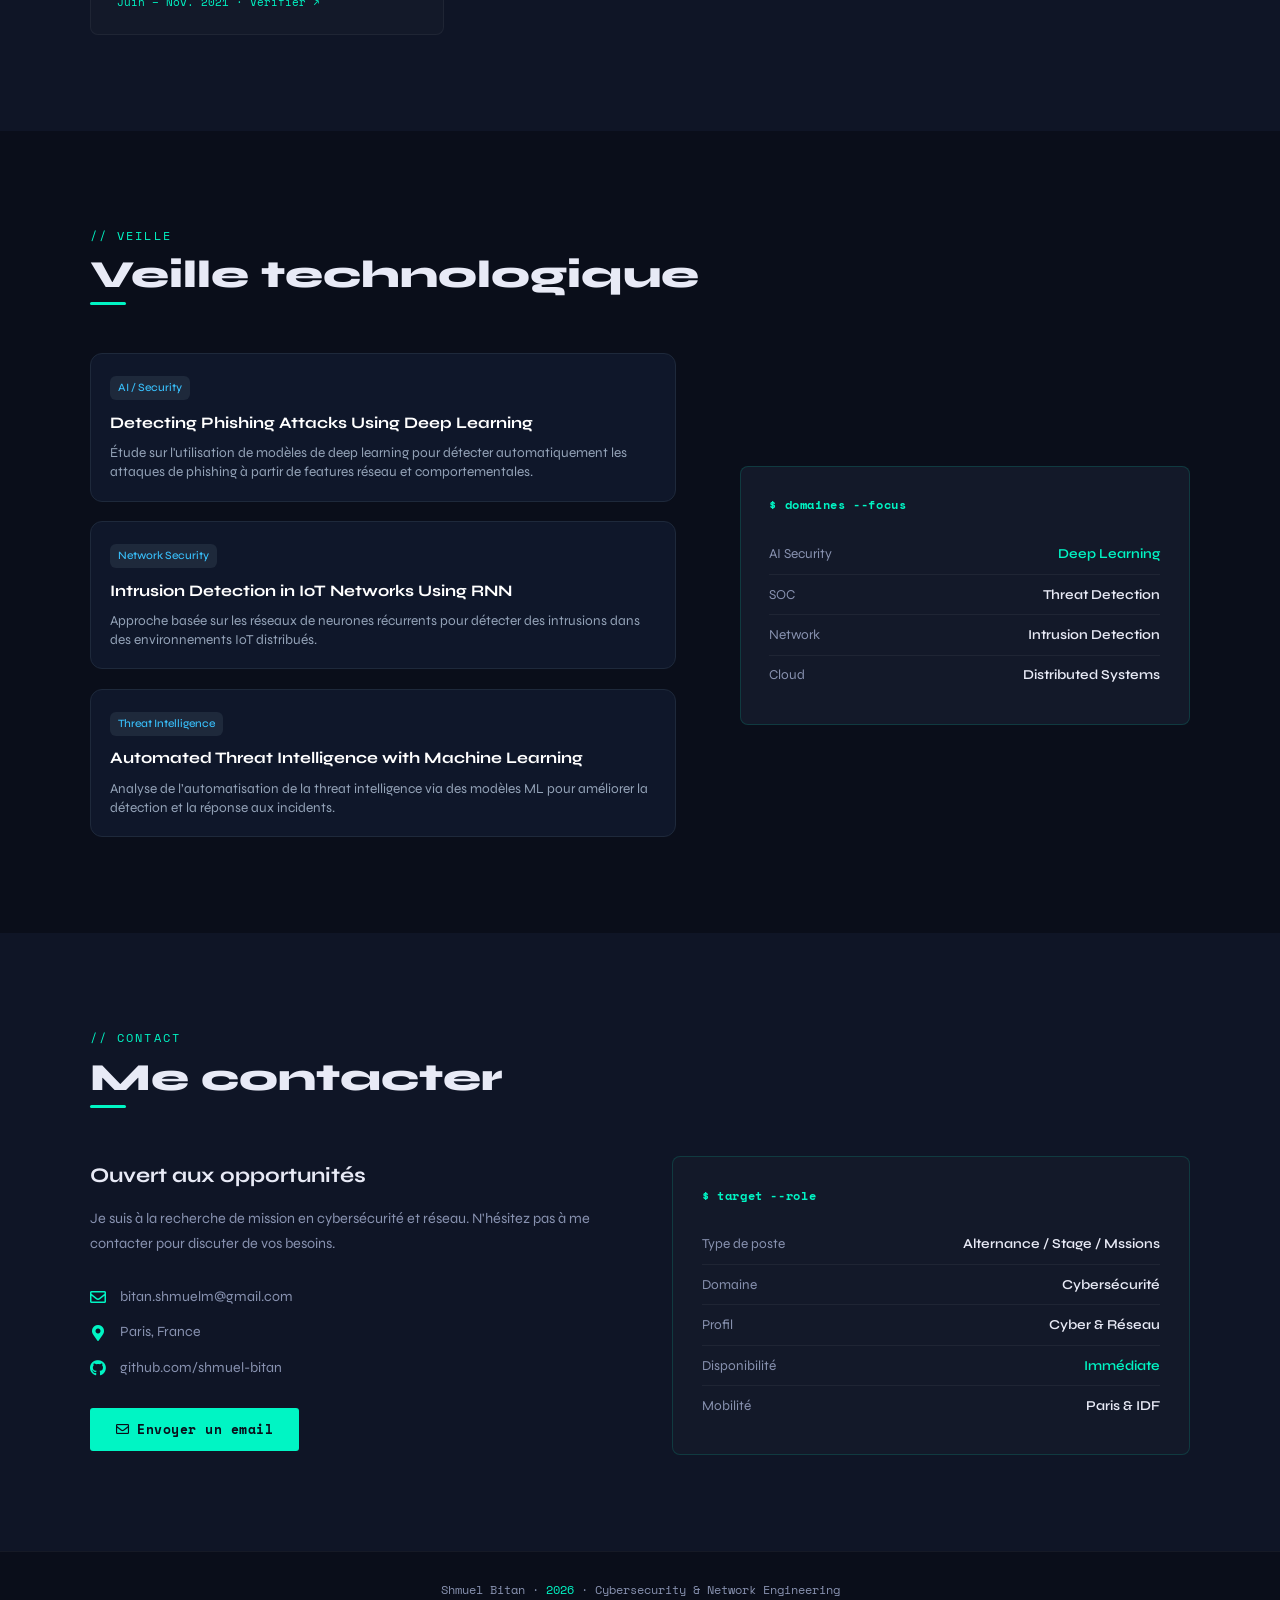
==== commit b3983139: "update veille" ====
--- a/index.html
+++ b/index.html
@@ -61,7 +61,7 @@
         <div class="banner-text">
             <div class="banner-tag">Disponible · Open to work</div>
             <h1>Shmuel<br><span>Bitan</span></h1>
-            <h2>Cybersecurity & Network Engineering<br>Master ROC · CNAM Paris</h2>
+            <h2>Ingénieur Cybersécurité EICNAM<br>Master Réseaux et Objets Connéctés ROC · CNAM Paris <br> AI Certified stanford </h2>
             <div class="banner-btns">
                 <a href="#xpPro" class="btn btn-primary">
                     <i class="fas fa-code"></i> Voir mes projets
@@ -102,13 +102,13 @@
     <div class="section-inner">
         <div class="heading">
             <span class="label">// profil</span>
-            <h2>À propos de moi</h2>
+            <h2>Mon parcours</h2>
         </div>
         <div class="about-grid">
             <div class="about-text">
                 <p>Je m'appelle Shmuel Bitan, j'ai 20 ans et je me spécialise en cybersécurité et réseaux au CNAM Paris (Master ROC, cours du soir). Passionné d'informatique depuis toujours, j'ai obtenu mon bac mention Très Bien à 15 ans avant de me lancer dans un parcours de formation atypique — enchaînant plusieurs diplômes en parallèle et à vitesse accélérée.</p>
                 <p>Mes centres d'intérêt couvrent la sécurité offensive (pentest, red teaming), l'architecture réseau avancée (MPLS, VPN, BGP), et l'application de l'intelligence artificielle à la cybersécurité (détection d'intrusions, classification d'attaques, agents autonomes).</p>
-                <p>Actuellement en recherche d'une première mission en cybersécurité, je pratique activement sur TryHackMe (certification Jr Pentester et Red Teaming) en attendant de rejoindre une équipe qui me permettra d'acquérire l'experience necessaire afin de valider mon titre d'ingénieur.</p>
+                <p>Actuellement en recherche de mission en cybersécurité, je pratique activement sur TryHackMe (certification Jr Pentester et Red Teaming) en attendant de rejoindre une équipe qui me permettra d'acquérire l'experience necessaire afin de valider mon titre d'ingénieur.</p>
 
                 <h3>// mes qualités</h3>
                 <ul class="qualities">
@@ -129,10 +129,9 @@
                 <h3>$ info --short</h3>
                 <div class="info-row"><span class="key">Localisation</span><span class="val">Paris, France</span></div>
                 <div class="info-row"><span class="key">Formation</span><span class="val">Master ROC · CNAM</span></div>
-                <div class="info-row"><span class="key">Année</span><span class="val">2ème année</span></div>
                 <div class="info-row"><span class="key">Formation</span><span class="val">Ingénieur cybersécurité · EICNAM</span></div>
+                <div class="info-row"><span class="key">Spécialité</span><span class="val">Cyber & Réseau</span></div>
                 <div class="info-row"><span class="key">Année</span><span class="val">3ème année</span></div>
-                <div class="info-row"><span class="key">Spécialité</span><span class="val">Cyber & Réseau</span></div>
                 <div class="info-row"><span class="key">Disponibilité</span><span class="val green">Open to work</span></div>
                 <div class="info-row"><span class="key">Email</span><span class="val" style="font-size:.75rem;">bitan.shmuelm@gmail.com</span></div>
                 <div class="info-row"><span class="key">GitHub</span><span class="val">shmuel-bitan</span></div>
@@ -167,7 +166,7 @@
                     <div class="tl-date">2021</div>
                     <h3>RNCP 5 — Développeur Web</h3>
                     <p>OpenClassrooms · Formation terminée en 9 mois au lieu de 2 ans. En parallèle des cours du soir au CNAM.</p>
-                    <span class="tl-badge tl-badge-purple">9 mois / 2 ans</span>
+                    <span class="tl-badge tl-badge-green">Validé </span>
                 </div>
             </div>
 
@@ -175,7 +174,16 @@
                 <div class="tl-card">
                     <div class="tl-date">2021 – 2022</div>
                     <h3>BTS SIO SLAM</h3>
-                    <p>CNED · Candidat libre. Ouverture directe à la 3ème année de licence CNAM.</p>
+                    <p>Candidat libre. Ouverture directe à la 3ème année de licence CNAM.</p>
+                    <span class="tl-badge tl-badge-green">Diplômé</span>
+                </div>
+            </div>
+
+            <div class="tl-item">
+                <div class="tl-card">
+                    <div class="tl-date">2021</div>
+                    <h3>Cerification machine learning</h3>
+                    <p>Stanford university réalisé via Coursera</p>
                     <span class="tl-badge tl-badge-green">Diplômé</span>
                 </div>
             </div>
@@ -185,7 +193,7 @@
                     <div class="tl-date">2022</div>
                     <h3>Alternance — Développeur Web</h3>
                     <p>IADO.IO, Paris · Première expérience professionnelle en développement web.</p>
-                    <span class="tl-badge tl-badge-purple">Pro</span>
+                    <span class="tl-badge tl-badge-purple">XP Pro </span>
                 </div>
             </div>
 
@@ -203,7 +211,7 @@
                     <div class="tl-date">2023 – 2024</div>
                     <h3>RNCP 6 — Développeur Application Python</h3>
                     <p>OpenClassrooms · Alternance chez IADO.IO, Paris. Terminé en 1 an au lieu de 3.</p>
-                    <span class="tl-badge tl-badge-purple">1 an / 3 ans</span>
+                    <span class="tl-badge tl-badge-green">Validé</span>
                 </div>
             </div>
 
@@ -219,7 +227,7 @@
             <div class="tl-item">
                 <div class="tl-card">
                     <div class="tl-date">2025 – présent</div>
-                    <h3>Ingénieur Informatique · CNAM</h3>
+                    <h3>Ingénieur Cybersécurité · CNAM</h3>
                     <p>En cours (Mémoire en cours de rédaction).</p>
                     <span class="tl-badge tl-badge-red">Recherche</span>
                 </div>
@@ -255,7 +263,7 @@
 
             <a href="./projects/buffer-overflow.html" class="project-card">
                 <span class="project-tag tag-cyber">Cybersécurité · Exploitation</span>
-                <h3>Buffer Overflow — Démonstration</h3>
+                <h3>Attaque par Stack Overflow — Démonstration</h3>
                 <p>Démonstration pratique d'une vulnérabilité buffer overflow : exploitation, analyse mémoire et contre-mesures. Présentée sous forme de slides et vidéo live.</p>
                 <div class="project-stack">
                     <span class="stack-tag">GDB</span>
@@ -298,7 +306,7 @@
                 </div>
                 <div class="project-footer">
                     <span class="project-link">Voir le projet →</span>
-                    <span class="project-wip">⚡ En cours</span>
+                    <span class="project-wip">En cours</span>
                 </div>
             </a>
 
@@ -314,7 +322,7 @@
                 </div>
                 <div class="project-footer">
                     <span class="project-link">Voir le projet →</span>
-                    <span class="project-wip">⚡ En cours</span>
+                    <span class="project-wip">En cours</span>
                 </div>
             </a>
 
@@ -394,7 +402,7 @@
         </div>
         <div class="certs-grid">
             <div class="cert-card">
-                <div class="cert-icon">🎯</div>
+                <div class="cert-icon"></div>
                 <div class="cert-info">
                     <h4>Jr Penetration Tester</h4>
                     <div class="issuer">TryHackMe</div>
@@ -402,7 +410,6 @@
                 </div>
             </div>
             <div class="cert-card">
-                <div class="cert-icon">🔴</div>
                 <div class="cert-info">
                     <h4>Red Teaming Path</h4>
                     <div class="issuer">TryHackMe</div>
@@ -410,7 +417,6 @@
                 </div>
             </div>
             <div class="cert-card">
-                <div class="cert-icon">🔐</div>
                 <div class="cert-info">
                     <h4>Sécurité des Réseaux Informatiques</h4>
                     <div class="issuer">Institut Mines-Télécom (IMT) · France Université Numérique</div>
@@ -418,7 +424,6 @@
                 </div>
             </div>
             <div class="cert-card">
-                <div class="cert-icon">🧠</div>
                 <div class="cert-info">
                     <h4>Machine Learning Certificate</h4>
                     <div class="issuer">Stanford University School of Engineering · Coursera</div>
@@ -430,33 +435,52 @@
 </section>
 
 <!-- ══ VEILLE ══ -->
- <!--
+<!-- ══ VEILLE ══ -->
+<!-- ══ VEILLE ══ -->
 <section id="veille">
     <div class="section-inner">
         <div class="heading">
             <span class="label">// veille</span>
             <h2>Veille technologique</h2>
         </div>
+
         <div class="veille-grid">
-            <div class="veille-text">
-                <p>La veille technologique est essentielle dans un domaine qui évolue aussi vite que la cybersécurité. Elle me permet d'anticiper les nouvelles menaces, de suivre les CVE critiques et de rester à jour sur les techniques offensives et défensives.</p>
-                <p>J'axe ma veille principalement sur la cybersécurité (nouvelles vulnérabilités, techniques de pentest, red teaming) et les réseaux (protocoles, nouvelles architectures, cloud). J'utilise Feedly comme agrégateur RSS, ainsi que les ressources TryHackMe, des blogs spécialisés et les publications des CERT.</p>
-                <a href="https://feedly.com/i/collection/content/user/cc3f545c-4b06-4093-ace8-a55bdf48b23c/category/bc6d4cab-b33f-49d4-be18-8560b406d331" target="_blank" class="btn btn-outline" style="margin-top: 1.2rem;">
-                    Voir ma veille Feedly →
+
+            <!-- ARTICLES -->
+            <div class="veille-articles">
+
+                <a href="https://arxiv.org/abs/2107.01292" target="_blank" class="article-card">
+                    <span class="tag">AI / Security</span>
+                    <h3>Detecting Phishing Attacks Using Deep Learning</h3>
+                    <p>Étude sur l'utilisation de modèles de deep learning pour détecter automatiquement les attaques de phishing à partir de features réseau et comportementales.</p>
                 </a>
-            </div>
+
+                <a href="https://arxiv.org/abs/2006.10191" target="_blank" class="article-card">
+                    <span class="tag">Network Security</span>
+                    <h3>Intrusion Detection in IoT Networks Using RNN</h3>
+                    <p>Approche basée sur les réseaux de neurones récurrents pour détecter des intrusions dans des environnements IoT distribués.</p>
+                </a>
+
+                <a href="https://arxiv.org/abs/2203.01234" target="_blank" class="article-card">
+                    <span class="tag">Threat Intelligence</span>
+                    <h3>Automated Threat Intelligence with Machine Learning</h3>
+                    <p>Analyse de l’automatisation de la threat intelligence via des modèles ML pour améliorer la détection et la réponse aux incidents.</p>
+                </a>
+
+            </div>
+
+            <!-- INFOS -->
             <div class="info-card">
-                <h3>$ sources --list</h3>
-                <div class="info-row"><span class="key">TryHackMe</span><span class="val green">Actif daily</span></div>
-                <div class="info-row"><span class="key">Feedly RSS</span><span class="val">Multi-sources</span></div>
-                <div class="info-row"><span class="key">CERT-FR</span><span class="val">Alertes CVE</span></div>
-                <div class="info-row"><span class="key">Krebs on Security</span><span class="val">Threat Intel</span></div>
-                <div class="info-row"><span class="key">The Hacker News</span><span class="val">Actualités</span></div>
-            </div>
-        </div>
-    </div>
-</section>
--->
+                <h3>$ domaines --focus</h3>
+                <div class="info-row"><span class="key">AI Security</span><span class="val green">Deep Learning</span></div>
+                <div class="info-row"><span class="key">SOC</span><span class="val">Threat Detection</span></div>
+                <div class="info-row"><span class="key">Network</span><span class="val">Intrusion Detection</span></div>
+                <div class="info-row"><span class="key">Cloud</span><span class="val">Distributed Systems</span></div>
+            </div>
+
+        </div>
+    </div>
+</section>
 <!-- ══ CONTACT ══ -->
 <section id="contact" class="section-alt">
     <div class="section-inner">
@@ -467,7 +491,7 @@
         <div class="contact-grid">
             <div class="contact-text">
                 <h3>Ouvert aux opportunités</h3>
-                <p>Je suis à la recherche d'une expérience professionnelle en cybersécurité ( stage, CDI junior, missions, CDD) pour valider mon titre d'ingénieur EICNAM. N'hésitez pas à me contacter pour discuter de vos besoins.</p>
+                <p>Je suis à la recherche de mission en cybersécurité et réseau. N'hésitez pas à me contacter pour discuter de vos besoins.</p>
                 <div class="contact-info-item">
                     <i class="far fa-envelope"></i>
                     <span>bitan.shmuelm@gmail.com</span>
--- a/style.css
+++ b/style.css
@@ -918,3 +918,47 @@
     .certs-grid { grid-template-columns: 1fr; }
     .skills-groups { grid-template-columns: 1fr 1fr; }
 }
+.veille-articles {
+    display: flex;
+    flex-direction: column;
+    gap: 1.2rem;
+}
+
+.article-card {
+    display: block;
+    padding: 1.2rem;
+    border-radius: 12px;
+    background: #0f172a;
+    border: 1px solid #1e293b;
+    text-decoration: none;
+    transition: 0.3s ease;
+}
+
+.article-card:hover {
+    transform: translateY(-4px);
+    border-color: #38bdf8;
+    box-shadow: 0 10px 25px rgba(56, 189, 248, 0.2);
+}
+
+.article-card h3 {
+    color: white;
+    margin-bottom: 0.5rem;
+    font-size: 1rem;
+}
+
+.article-card p {
+    color: #94a3b8;
+    font-size: 0.85rem;
+    line-height: 1.4;
+}
+
+.tag {
+    display: inline-block;
+    margin-bottom: 0.6rem;
+    padding: 3px 8px;
+    font-size: 0.7rem;
+    border-radius: 6px;
+    background: #1e293b;
+    color: #38bdf8;
+    font-weight: 500;
+}
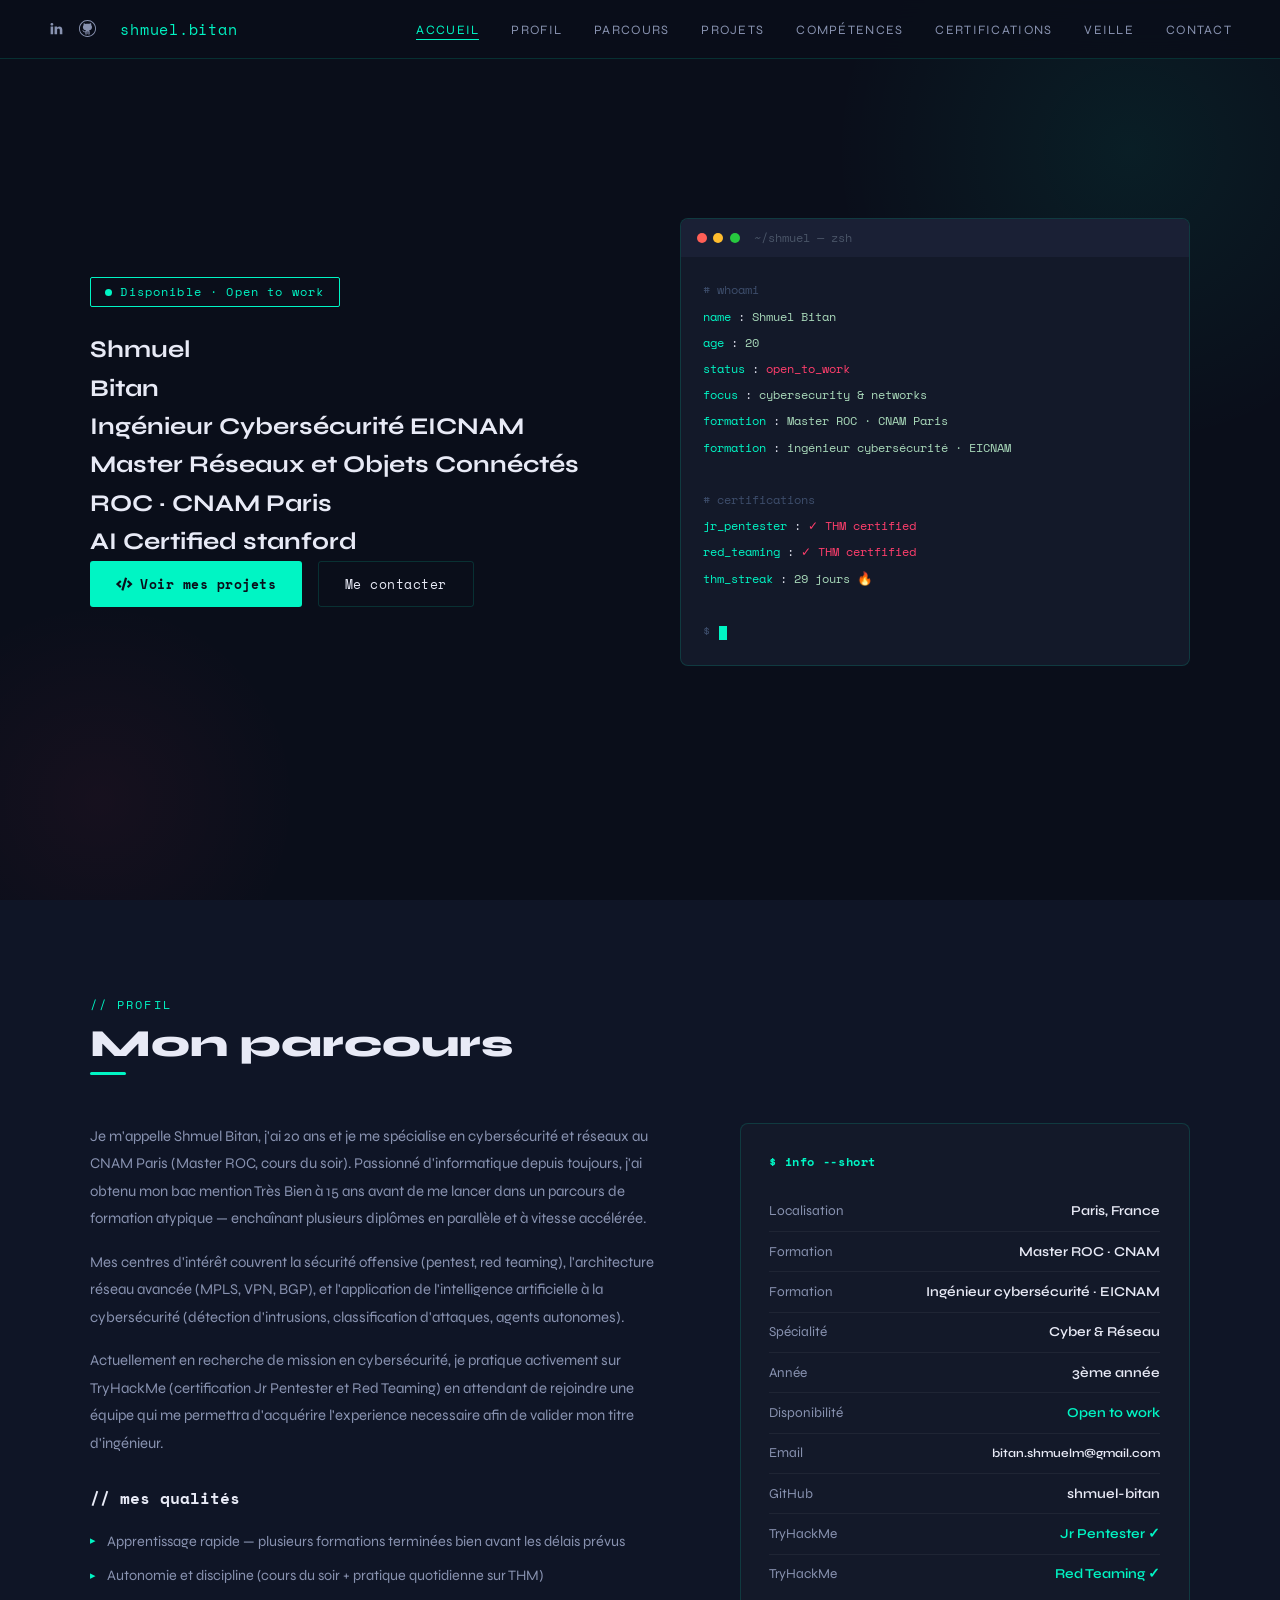
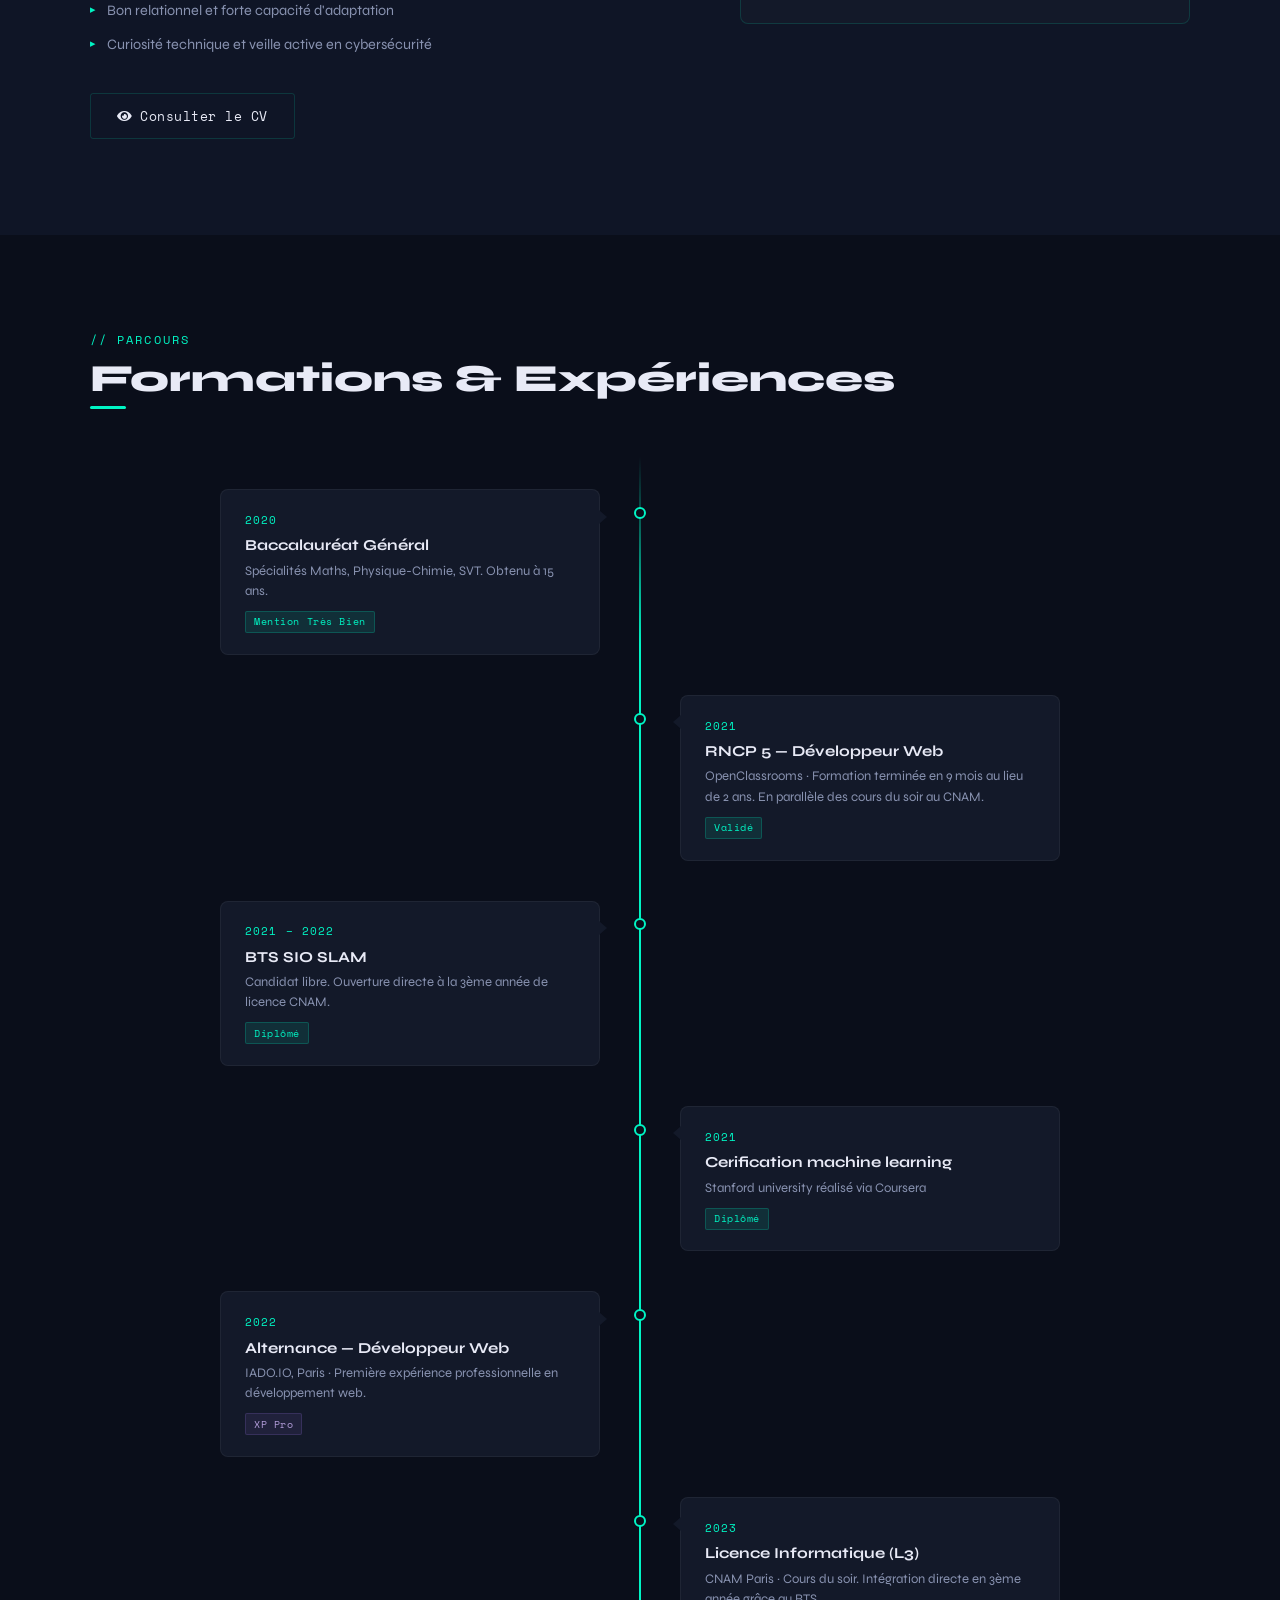
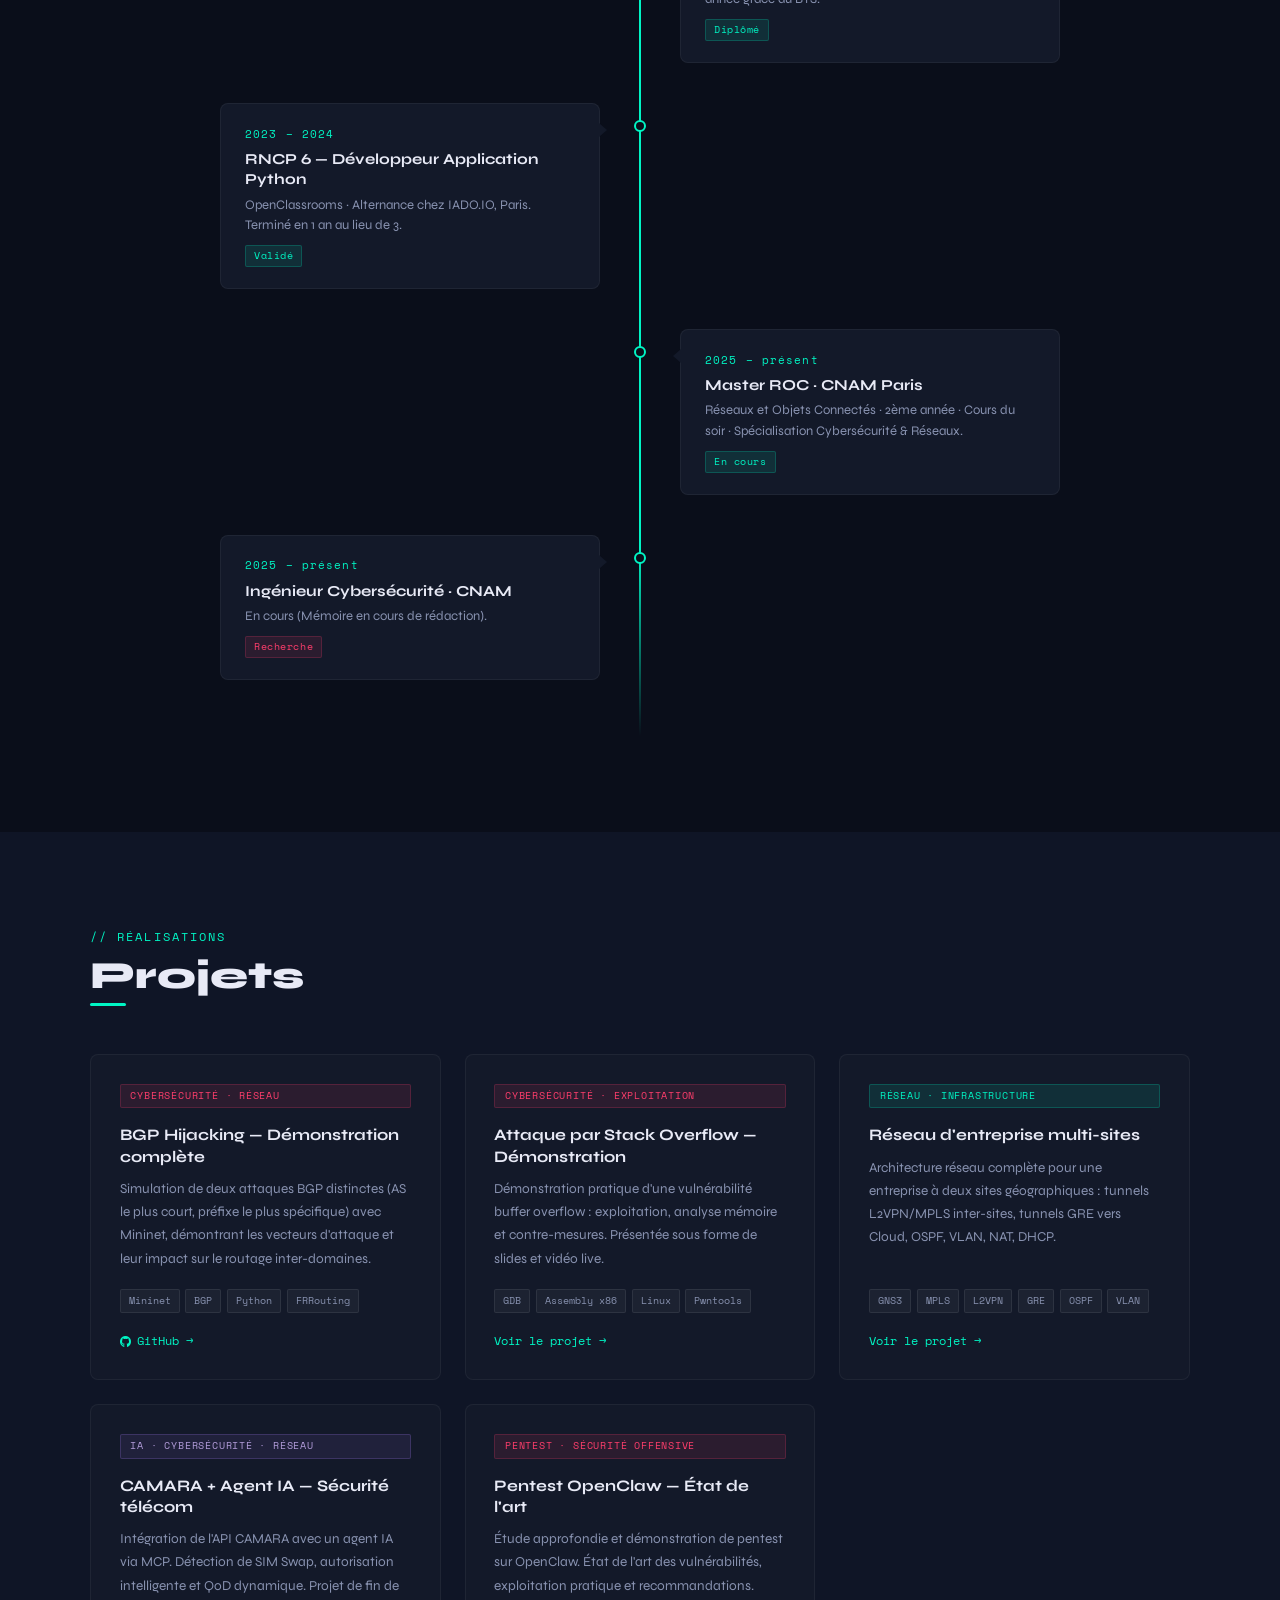
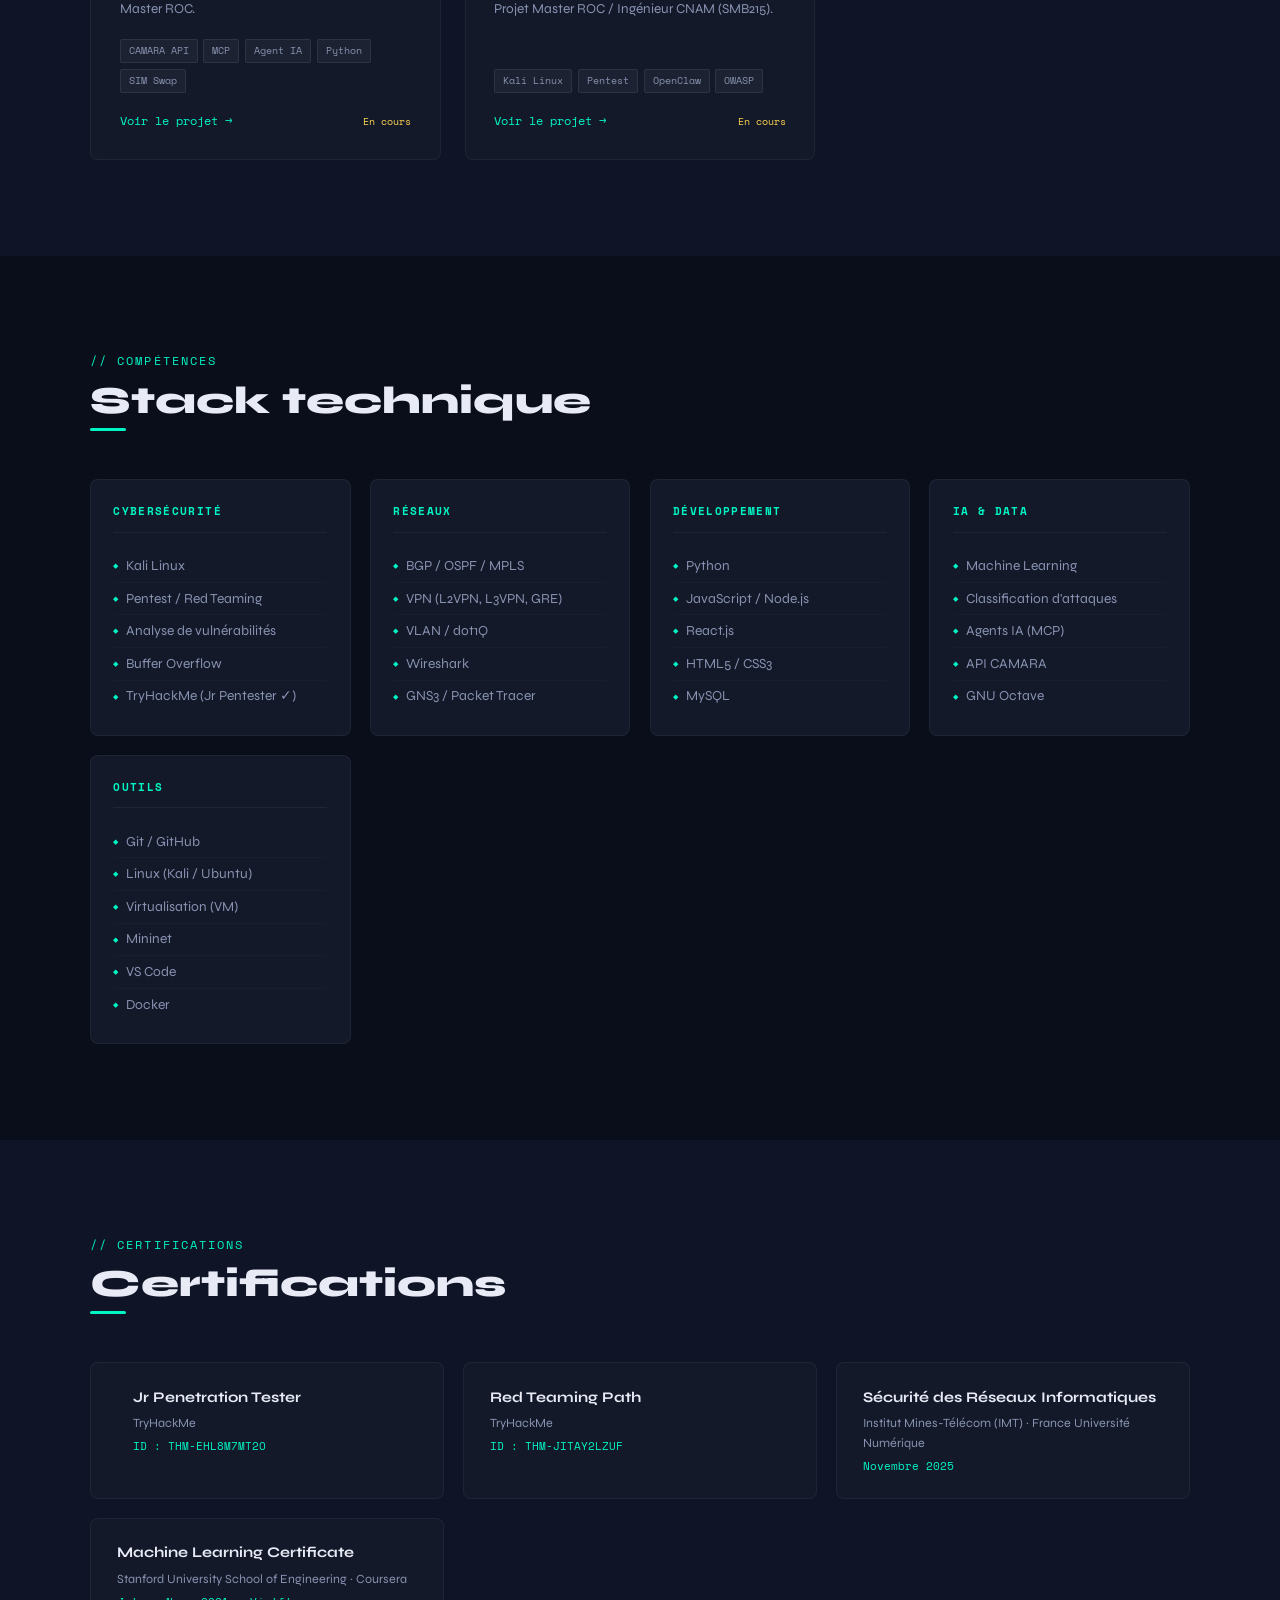
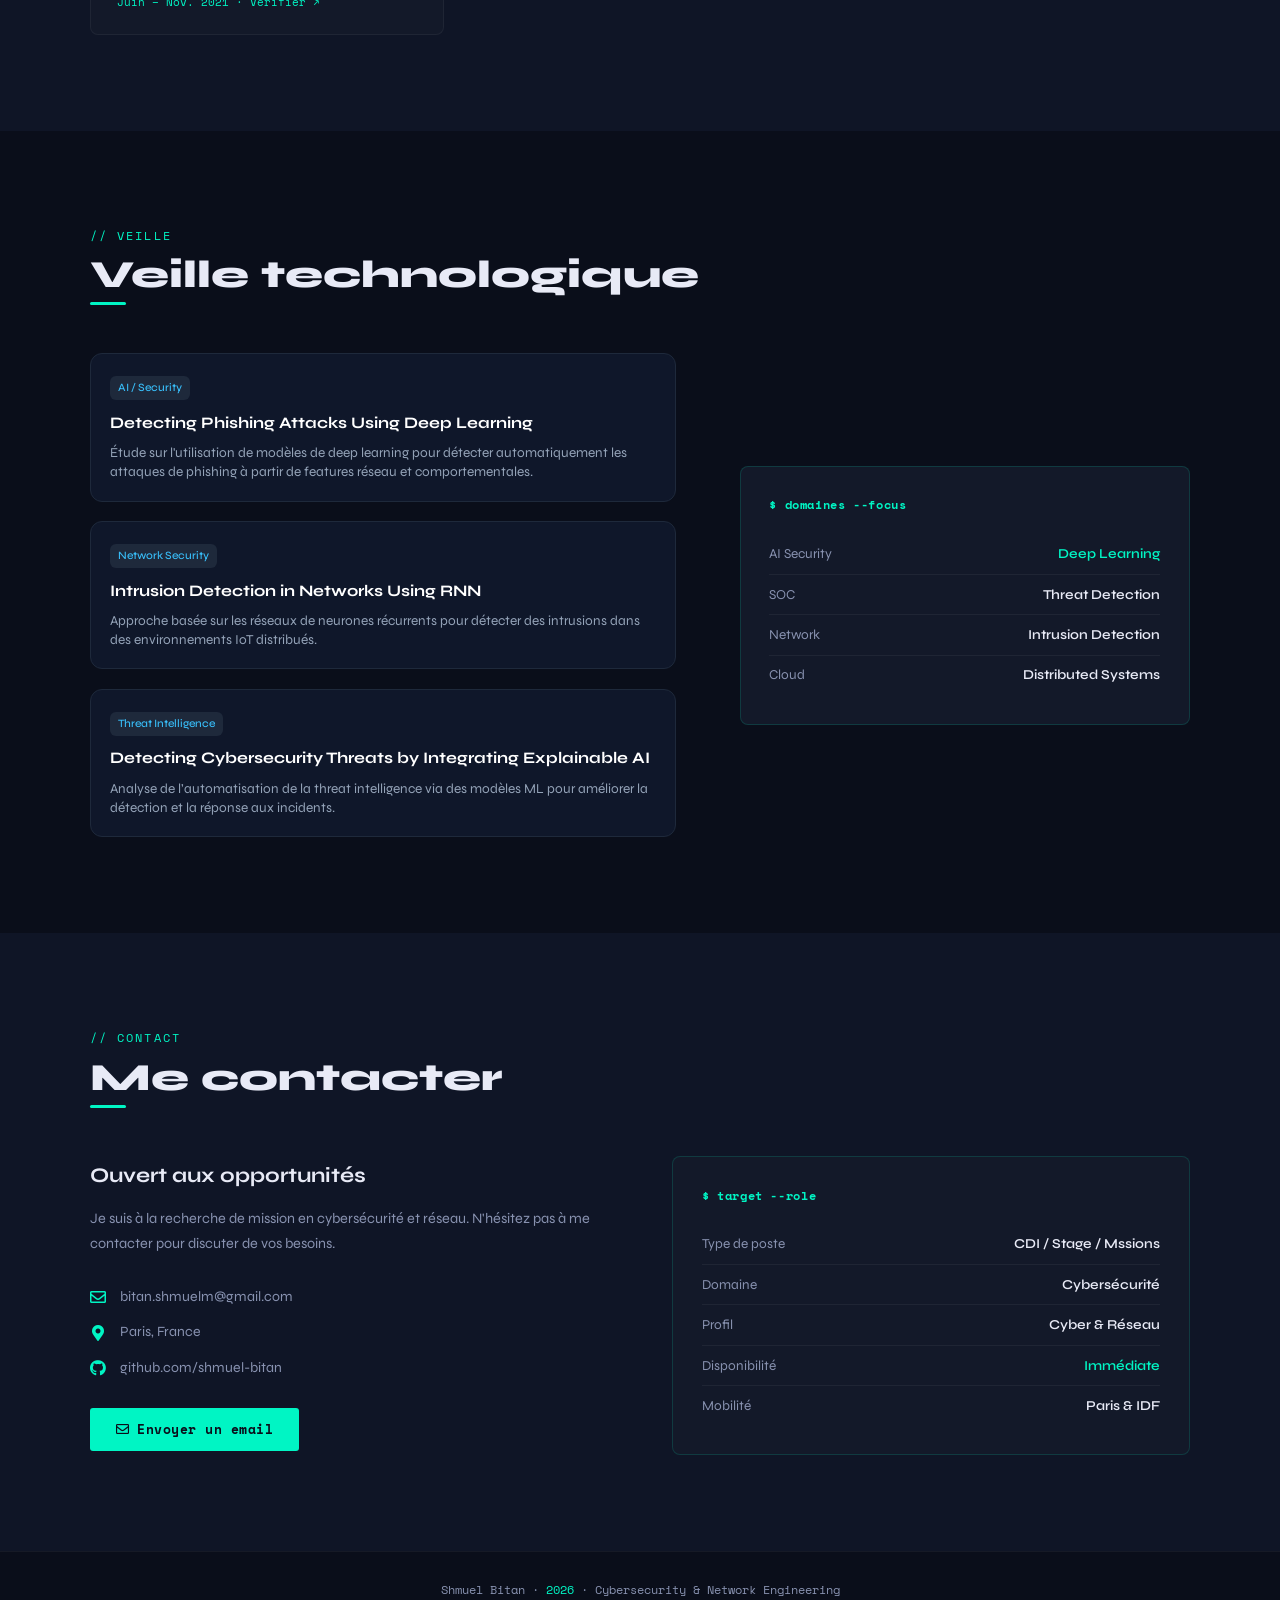
==== commit c0b43e05: "typo" ====
--- a/index.html
+++ b/index.html
@@ -449,21 +449,21 @@
             <!-- ARTICLES -->
             <div class="veille-articles">
 
-                <a href="https://arxiv.org/abs/2107.01292" target="_blank" class="article-card">
+                <a href="https://arxiv.org/abs/2602.10750" target="_blank" class="article-card">
                     <span class="tag">AI / Security</span>
                     <h3>Detecting Phishing Attacks Using Deep Learning</h3>
                     <p>Étude sur l'utilisation de modèles de deep learning pour détecter automatiquement les attaques de phishing à partir de features réseau et comportementales.</p>
                 </a>
 
-                <a href="https://arxiv.org/abs/2006.10191" target="_blank" class="article-card">
+                <a href="https://arxiv.org/abs/2604.06638" target="_blank" class="article-card">
                     <span class="tag">Network Security</span>
-                    <h3>Intrusion Detection in IoT Networks Using RNN</h3>
+                    <h3>Intrusion Detection in Networks Using RNN</h3>
                     <p>Approche basée sur les réseaux de neurones récurrents pour détecter des intrusions dans des environnements IoT distribués.</p>
                 </a>
 
-                <a href="https://arxiv.org/abs/2203.01234" target="_blank" class="article-card">
+                <a href="https://arxiv.org/abs/2602.19087" target="_blank" class="article-card">
                     <span class="tag">Threat Intelligence</span>
-                    <h3>Automated Threat Intelligence with Machine Learning</h3>
+                    <h3>Detecting Cybersecurity Threats by Integrating Explainable AI</h3>
                     <p>Analyse de l’automatisation de la threat intelligence via des modèles ML pour améliorer la détection et la réponse aux incidents.</p>
                 </a>
 
@@ -512,7 +512,7 @@
             </div>
             <div class="info-card">
                 <h3>$ target --role</h3>
-                <div class="info-row"><span class="key">Type de poste</span><span class="val">Alternance / Stage / Mssions</span></div>
+                <div class="info-row"><span class="key">Type de poste</span><span class="val">CDI / Stage / Mssions</span></div>
                 <div class="info-row"><span class="key">Domaine</span><span class="val">Cybersécurité</span></div>
                 <div class="info-row"><span class="key">Profil</span><span class="val">Cyber & Réseau</span></div>
                 <div class="info-row"><span class="key">Disponibilité</span><span class="val green">Immédiate</span></div>
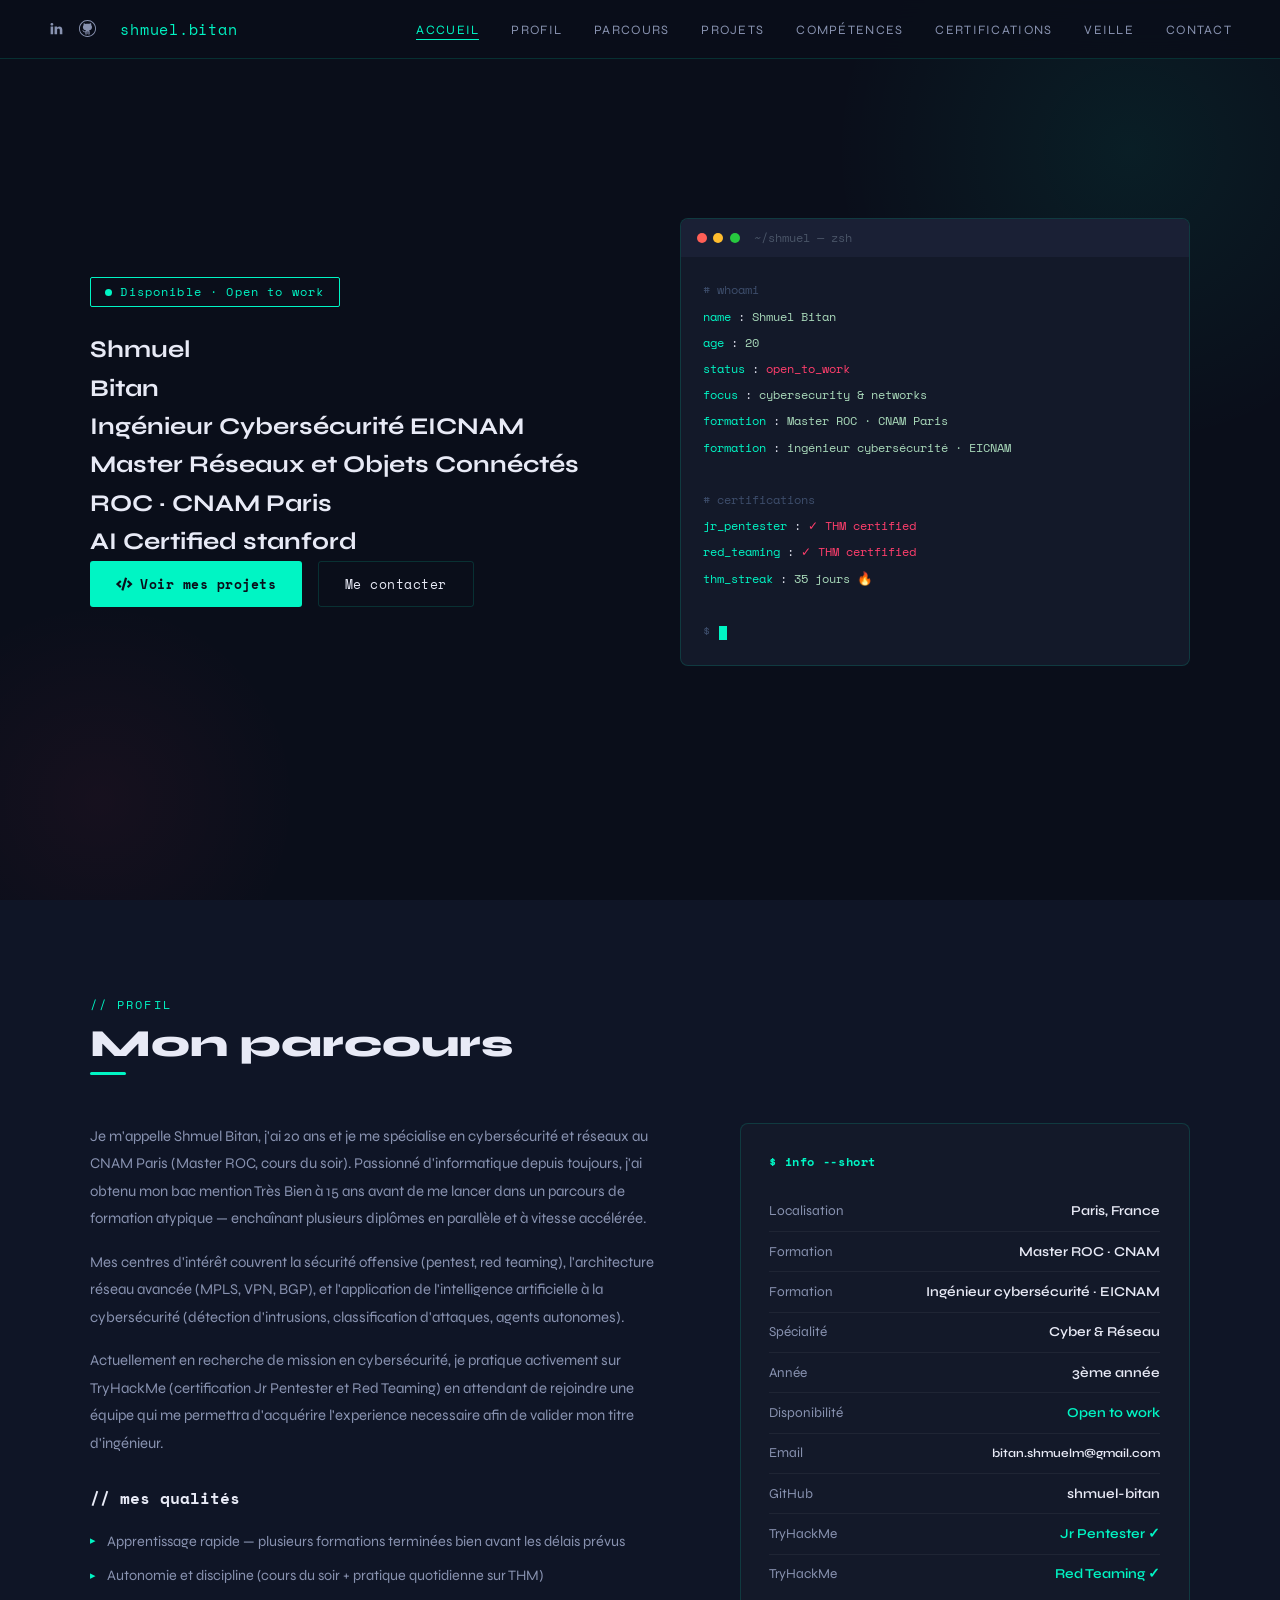
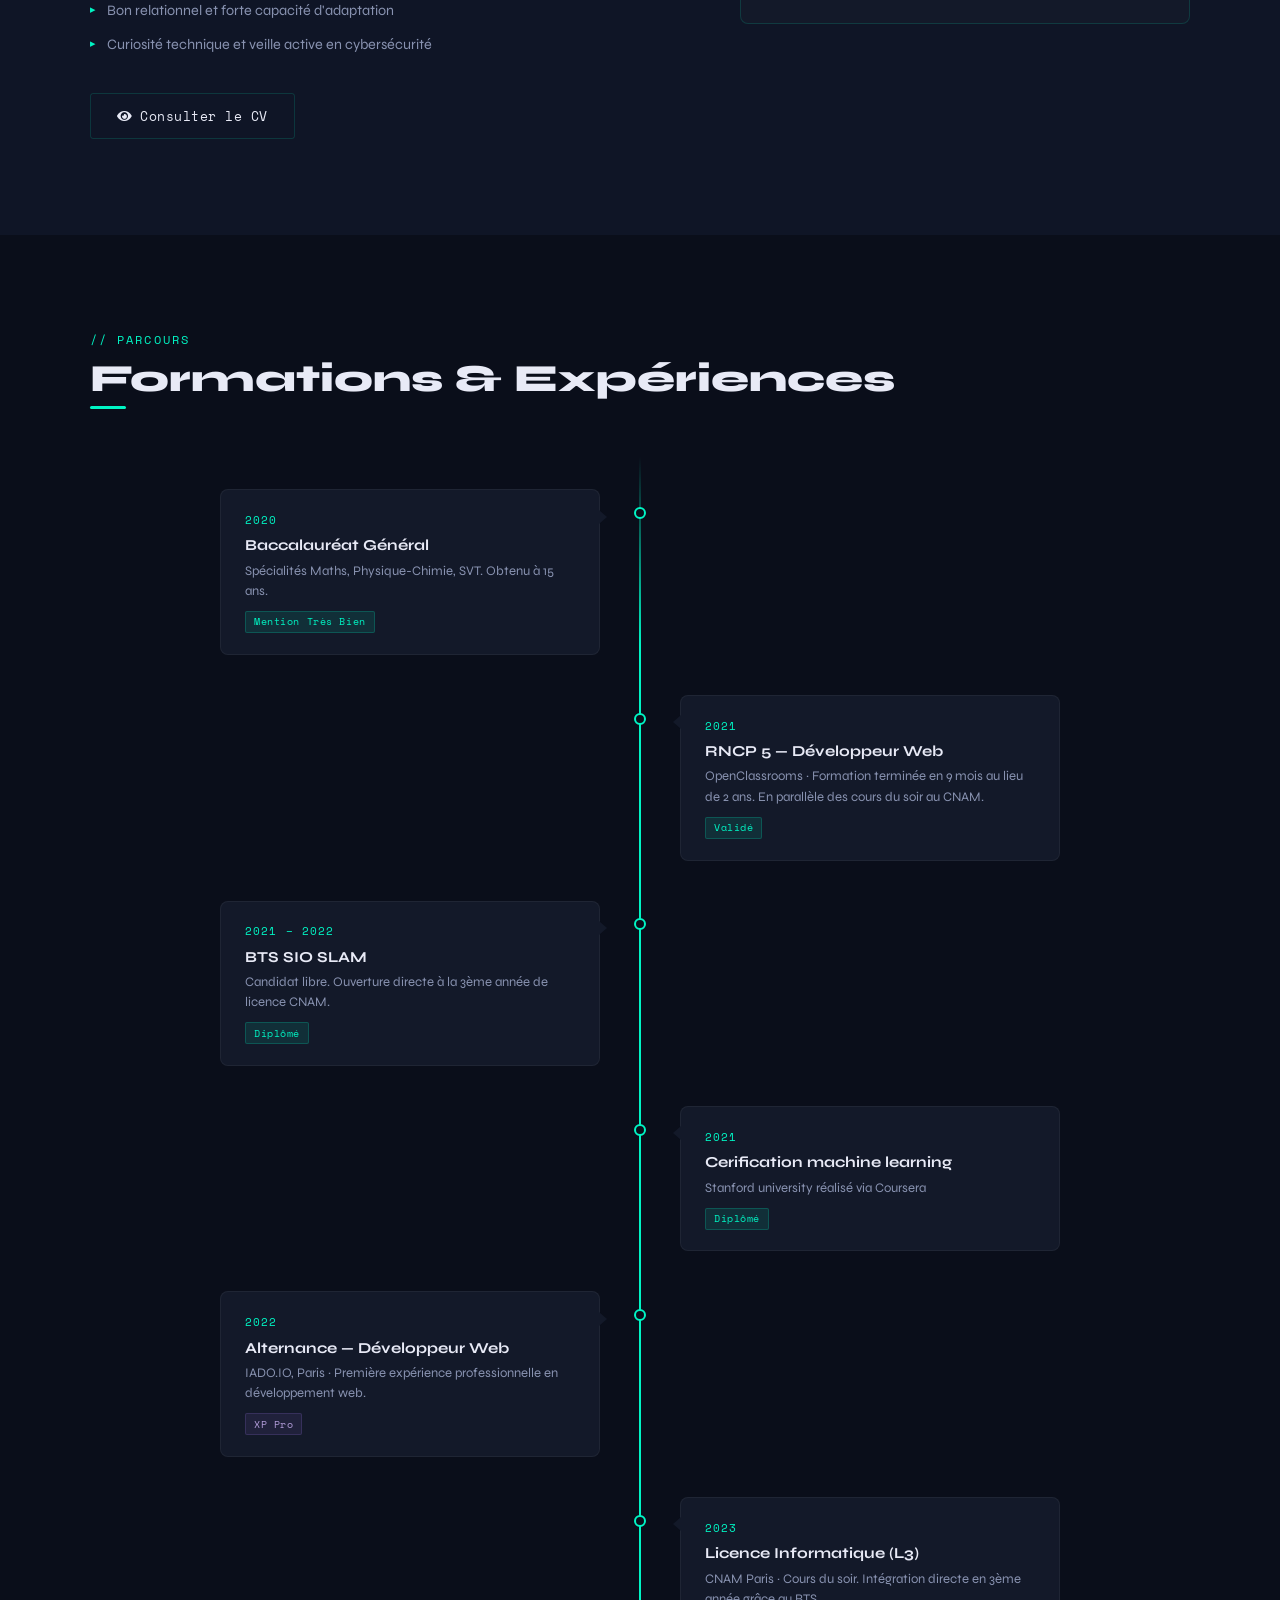
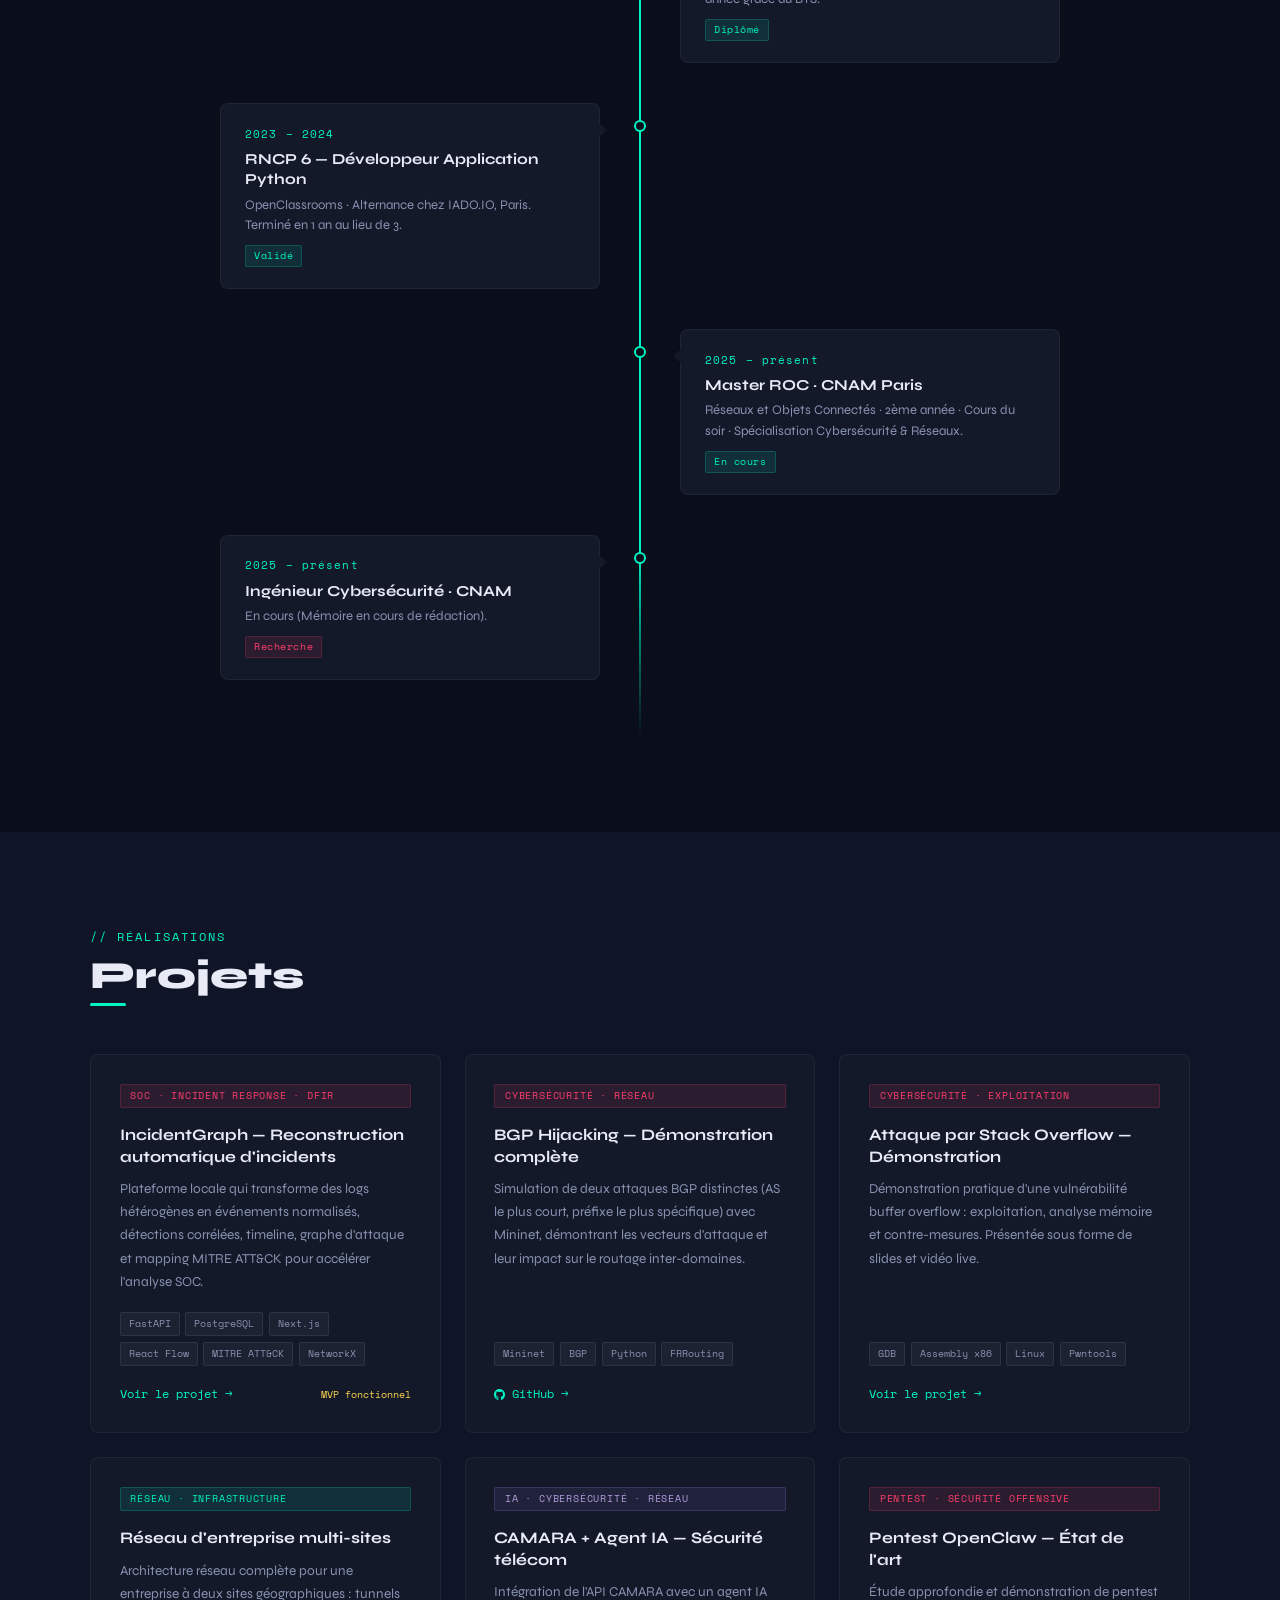
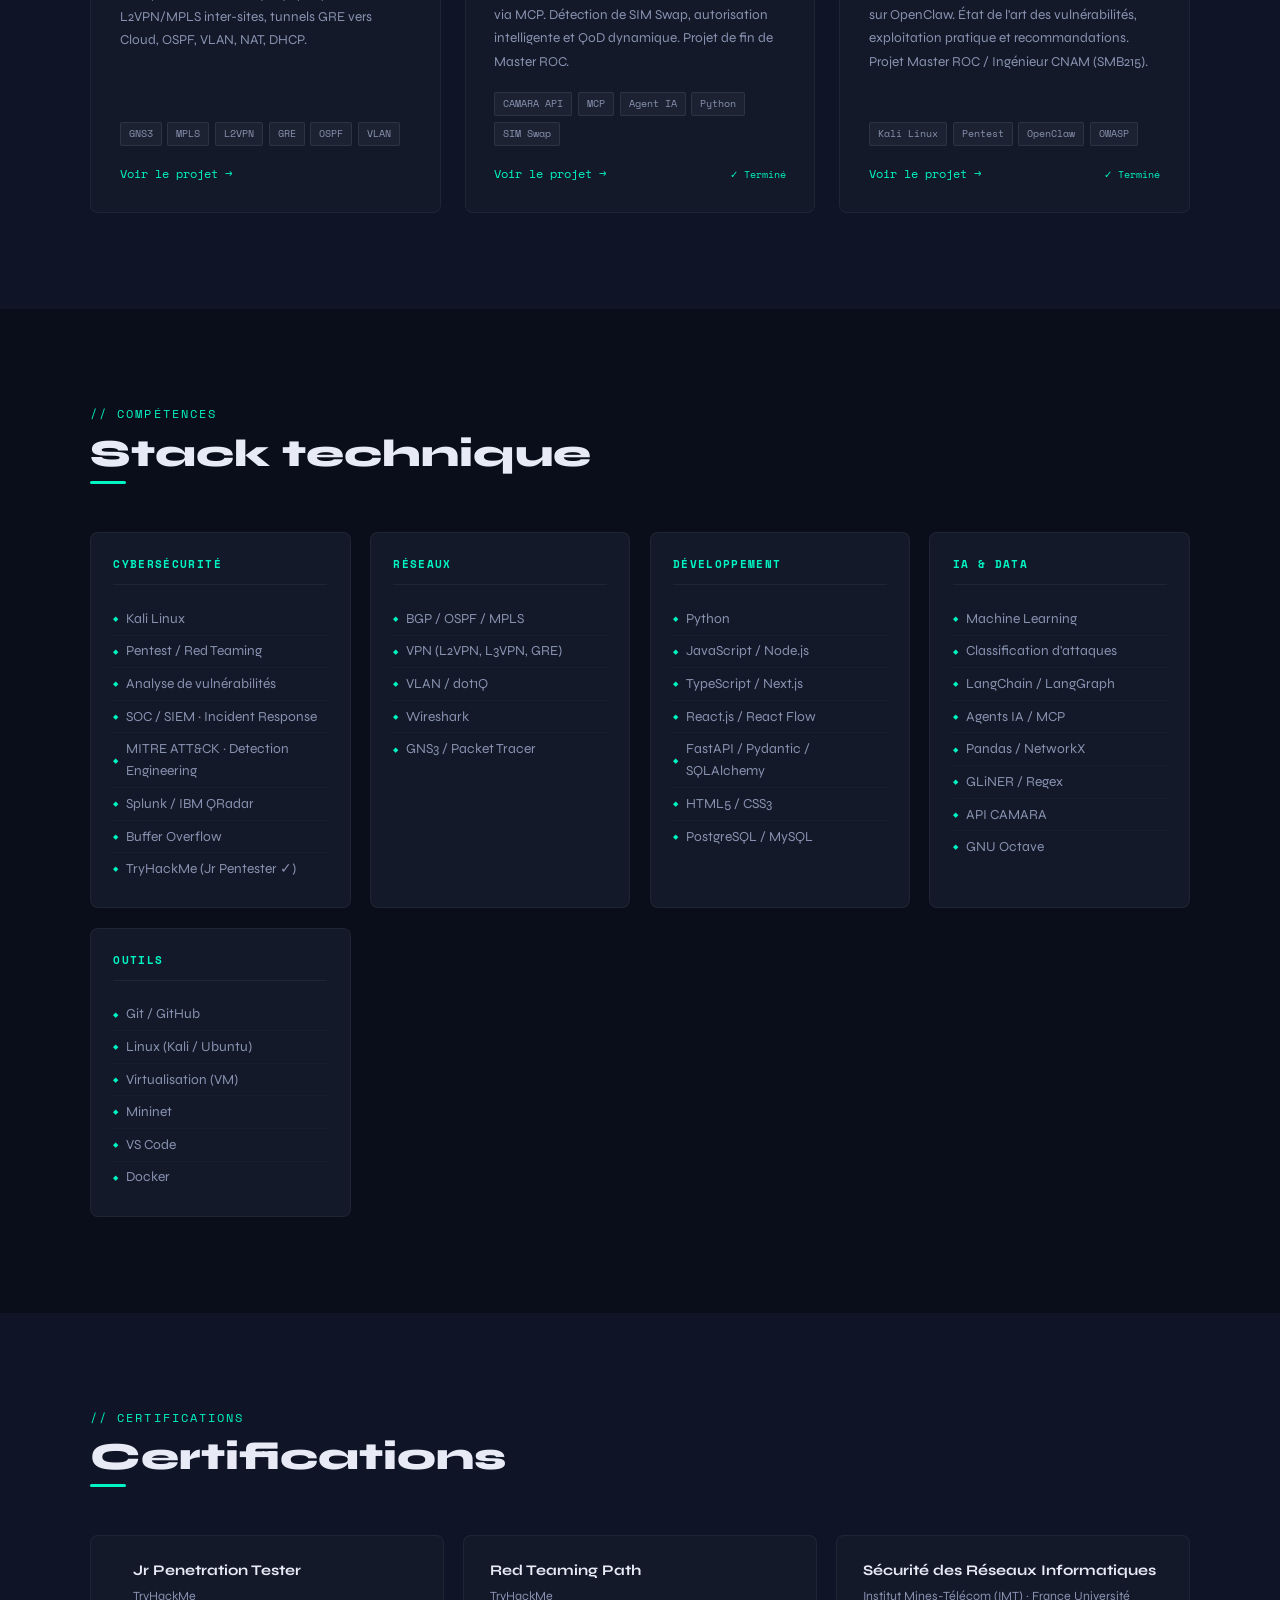
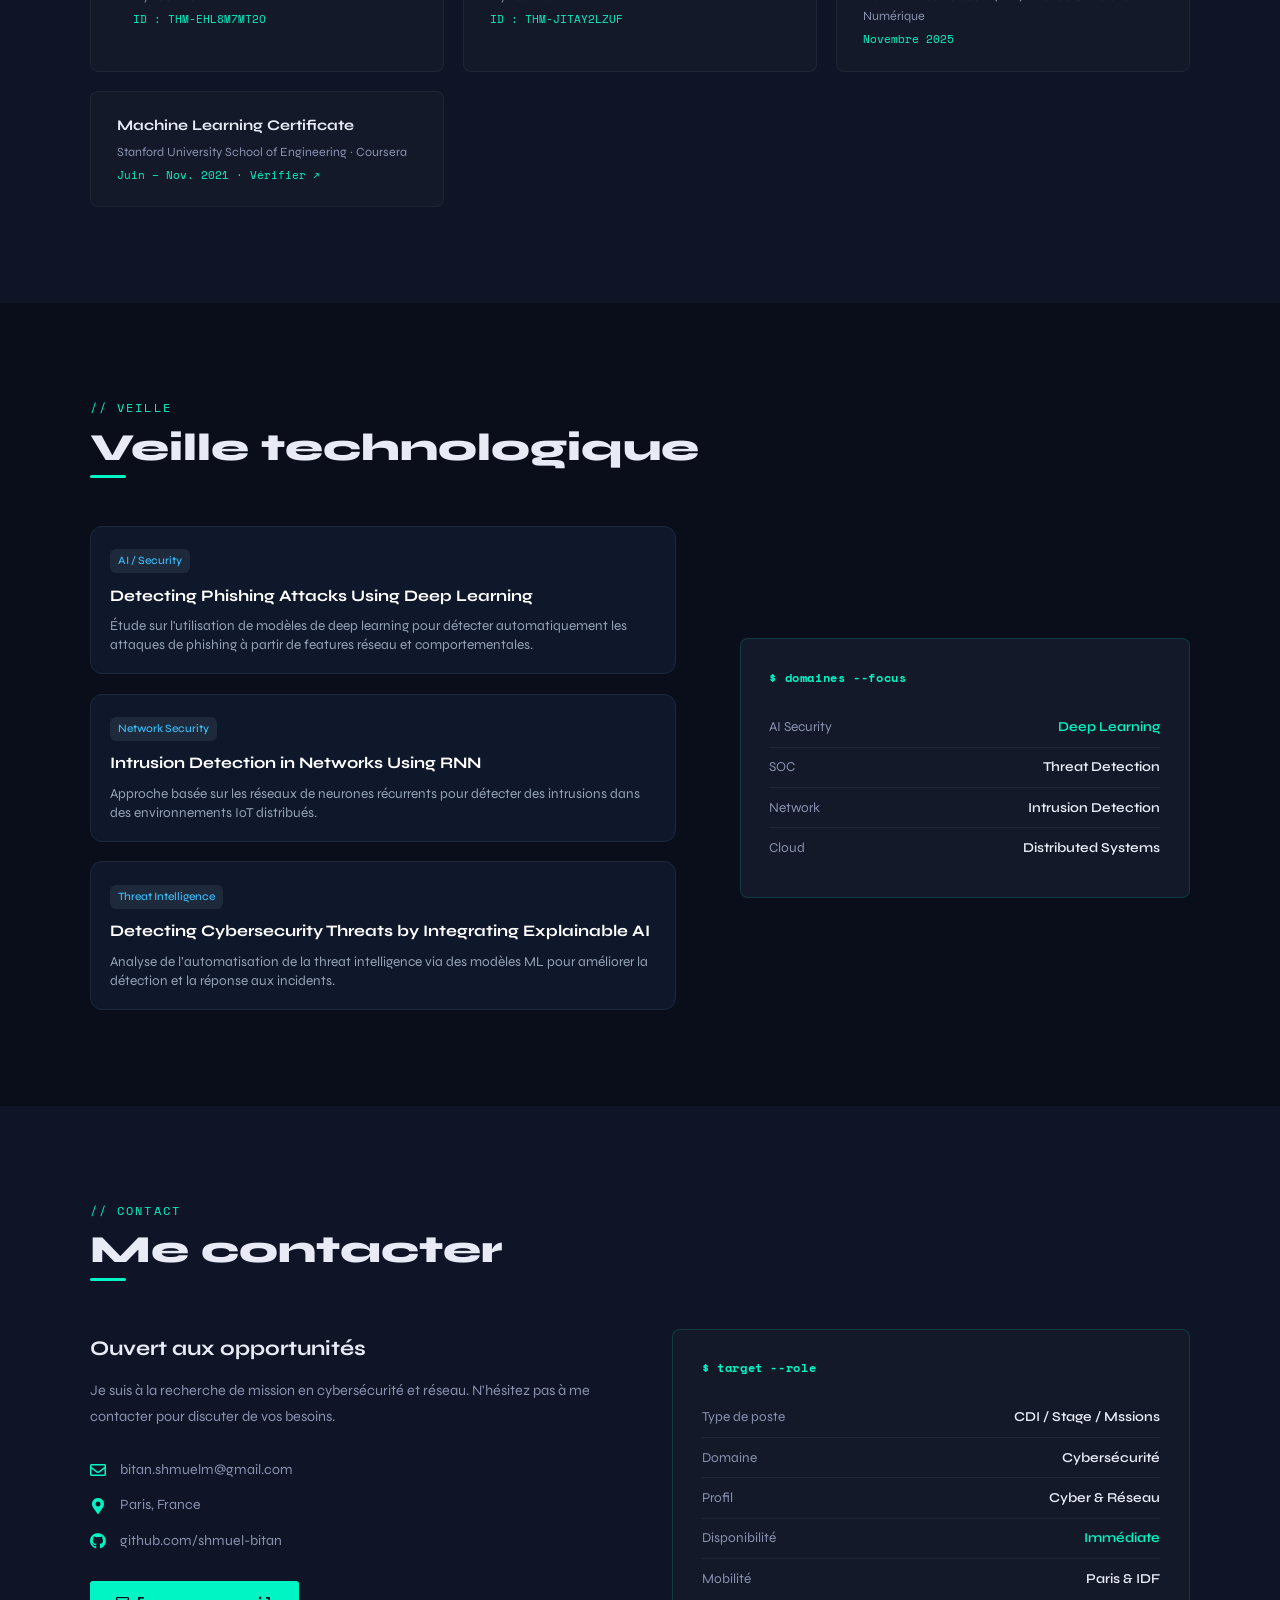
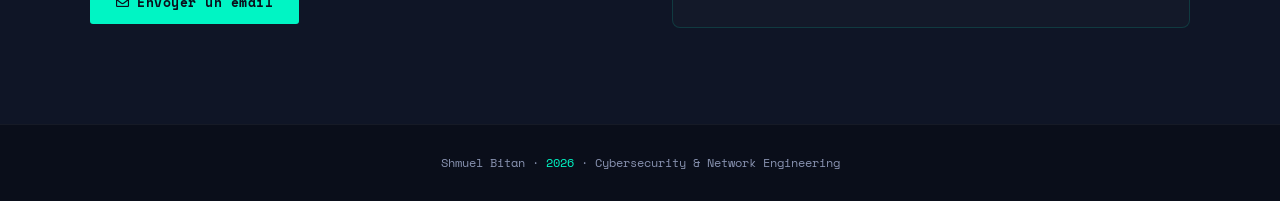
==== commit 1d152545: "added new project and docs for the old ones" ====
--- a/index.html
+++ b/index.html
@@ -8,7 +8,7 @@
     <meta name="description" content="Portfolio de Shmuel Bitan, étudiant en cybersécurité et réseau au CNAM. Projets en sécurité informatique, réseaux, cloud et développement Python.">
     <meta name="author" content="Shmuel Bitan">
     <meta name="google-site-verification" content="bQNBvyW3uhvUd-tlKFfyvfrz0wG10B-TDz9rWShBs4I" />
-    <link rel="icon" type="image/png" href="./assets/icons/BS_squared.png" sizes="32x32">
+    <link rel="icon" type="image/png" href="BS_squared.png" sizes="32x32">
     <link rel="stylesheet" href="https://use.fontawesome.com/releases/v5.15.4/css/all.css" integrity="sha384-DyZ88mC6Up2uqS4h/KRgHuoeGwBcD4Ng9SiP4dIRy0EXTlnuz47vAwmeGwVChigm" crossorigin="anonymous">
     <link rel="stylesheet" href="style.css" />
     <script defer src="main.js"></script>
@@ -89,7 +89,7 @@
                 <div><span class="t-comment"># certifications</span></div>
                 <div><span class="t-key">jr_pentester</span> : <span class="t-acc">✓ THM certified</span></div>
                 <div><span class="t-key">red_teaming</span>  : <span class="t-acc">✓ THM certfified</span></div>
-                <div><span class="t-key">thm_streak</span>   : <span class="t-val">29 jours 🔥</span></div>
+                <div><span class="t-key">thm_streak</span>   : <span class="t-val">35 jours 🔥</span></div>
                 <div>&nbsp;</div>
                 <div><span class="t-comment">$ </span><span class="t-cursor"></span></div>
             </div>
@@ -246,6 +246,25 @@
         </div>
         <div class="projects-grid">
 
+
+            <a href="./projects/incidentgraph.html" class="project-card">
+                <span class="project-tag tag-cyber">SOC · Incident Response · DFIR</span>
+                <h3>IncidentGraph — Reconstruction automatique d'incidents</h3>
+                <p>Plateforme locale qui transforme des logs hétérogènes en événements normalisés, détections corrélées, timeline, graphe d'attaque et mapping MITRE ATT&amp;CK pour accélérer l'analyse SOC.</p>
+                <div class="project-stack">
+                    <span class="stack-tag">FastAPI</span>
+                    <span class="stack-tag">PostgreSQL</span>
+                    <span class="stack-tag">Next.js</span>
+                    <span class="stack-tag">React Flow</span>
+                    <span class="stack-tag">MITRE ATT&amp;CK</span>
+                    <span class="stack-tag">NetworkX</span>
+                </div>
+                <div class="project-footer">
+                    <span class="project-link">Voir le projet →</span>
+                    <span class="project-wip">MVP fonctionnel</span>
+                </div>
+            </a>
+
             <a href="./projects/bgp-hijacking.html" class="project-card">
                 <span class="project-tag tag-cyber">Cybersécurité · Réseau</span>
                 <h3>BGP Hijacking — Démonstration complète</h3>
@@ -306,7 +325,7 @@
                 </div>
                 <div class="project-footer">
                     <span class="project-link">Voir le projet →</span>
-                    <span class="project-wip">En cours</span>
+                    <span class="project-done">✓ Terminé</span>
                 </div>
             </a>
 
@@ -322,7 +341,7 @@
                 </div>
                 <div class="project-footer">
                     <span class="project-link">Voir le projet →</span>
-                    <span class="project-wip">En cours</span>
+                    <span class="project-done">✓ Terminé</span>
                 </div>
             </a>
 
@@ -344,6 +363,9 @@
                     <li>Kali Linux</li>
                     <li>Pentest / Red Teaming</li>
                     <li>Analyse de vulnérabilités</li>
+                    <li>SOC / SIEM · Incident Response</li>
+                    <li>MITRE ATT&amp;CK · Detection Engineering</li>
+                    <li>Splunk / IBM QRadar</li>
                     <li>Buffer Overflow</li>
                     <li>TryHackMe (Jr Pentester ✓)</li>
                 </ul>
@@ -363,9 +385,11 @@
                 <ul class="skill-list">
                     <li>Python</li>
                     <li>JavaScript / Node.js</li>
-                    <li>React.js</li>
+                    <li>TypeScript / Next.js</li>
+                    <li>React.js / React Flow</li>
+                    <li>FastAPI / Pydantic / SQLAlchemy</li>
                     <li>HTML5 / CSS3</li>
-                    <li>MySQL</li>
+                    <li>PostgreSQL / MySQL</li>
                 </ul>
             </div>
             <div class="skill-group">
@@ -373,7 +397,10 @@
                 <ul class="skill-list">
                     <li>Machine Learning</li>
                     <li>Classification d'attaques</li>
-                    <li>Agents IA (MCP)</li>
+                    <li>LangChain / LangGraph</li>
+                    <li>Agents IA / MCP</li>
+                    <li>Pandas / NetworkX</li>
+                    <li>GLiNER / Regex</li>
                     <li>API CAMARA</li>
                     <li>GNU Octave</li>
                 </ul>
--- a/style.css
+++ b/style.css
@@ -254,6 +254,7 @@
 .tag-ai      { background: rgba(147,112,219,.1); color: #b39ddb;        border: 1px solid rgba(147,112,219,.25); }
 .tag-dev     { background: rgba(100,181,246,.1); color: #90caf9;        border: 1px solid rgba(100,181,246,.2); }
 .tag-wip     { background: rgba(255,193,7,.1);   color: #ffd54f;        border: 1px solid rgba(255,193,7,.2); }
+.tag-done    { background: rgba(0,245,196,.1);   color: var(--accent);  border: 1px solid rgba(0,245,196,.2); }
 
 .stack-tag {
     font-family: var(--font-mono);
@@ -615,6 +616,11 @@
     font-family: var(--font-mono);
     font-size: .65rem;
     color: #ffd54f;
+}
+.project-done {
+    font-family: var(--font-mono);
+    font-size: .65rem;
+    color: var(--accent);
 }
 
 /* ══════════════════════════════════════
@@ -961,4 +967,145 @@
     background: #1e293b;
     color: #38bdf8;
     font-weight: 500;
-}+}
+
+/* PROJECT PAGE COMPONENTS — extracted from project HTML */
+.project-tag-row { margin-bottom: 1rem; }
+.project-tag-spaced { margin-left: .5rem; }
+.text-primary { color: var(--text); }
+.inline-code {
+    font-family: var(--font-mono);
+    color: var(--accent);
+    font-size: .85em;
+}
+.btn-full { width: 100%; justify-content: center; }
+.project-meta-action { padding: .5rem 0; }
+
+.project-resources {
+    background: var(--bg2);
+    padding: 3rem;
+}
+.project-resources-inner {
+    max-width: 1100px;
+    margin: 0 auto;
+}
+.project-resources-heading { margin-bottom: 2rem; }
+.project-resource-grid {
+    display: grid;
+    grid-template-columns: repeat(auto-fill, minmax(280px, 1fr));
+    gap: 1.2rem;
+}
+.project-resource-card {
+    display: flex;
+    align-items: center;
+    gap: 1rem;
+    background: var(--card);
+    border: 1px solid var(--border-dim);
+    border-radius: var(--radius);
+    padding: 1.4rem 1.6rem;
+    text-decoration: none;
+    color: inherit;
+    transition: border-color .25s, transform .25s;
+}
+a.project-resource-card:hover {
+    border-color: var(--accent);
+    transform: translateY(-2px);
+}
+.project-resource-card--soft { opacity: .7; }
+.project-resource-card--muted { opacity: .5; }
+.resource-icon { font-size: 1.6rem; flex-shrink: 0; }
+.resource-icon--accent { color: var(--accent); }
+.resource-icon--danger { color: var(--accent2); }
+.resource-icon--purple { color: #b39ddb; }
+.resource-icon--yellow { color: #ffd54f; }
+.resource-icon--orange { color: #ff6b4a; }
+.resource-title { font-size: .9rem; font-weight: 700; margin-bottom: .2rem; }
+.resource-description { font-size: .78rem; color: var(--muted); }
+
+.project-highlight {
+    background: var(--card);
+    border: 1px solid rgba(0,245,196,.22);
+    border-left: 3px solid var(--accent);
+    border-radius: var(--radius);
+    padding: 1.35rem 1.5rem;
+    margin: 1rem 0 1.5rem;
+}
+.project-highlight-text { margin: 0; color: var(--muted); line-height: 1.75; }
+
+.pipeline-stack { display: grid; gap: .9rem; margin: 1rem 0 1.5rem; }
+.pipeline-card {
+    background: var(--card);
+    border: 1px solid var(--border-dim);
+    border-radius: var(--radius);
+    padding: 1.1rem 1.3rem;
+}
+.pipeline-card--blue { border-left: 3px solid #90caf9; }
+.pipeline-card--purple { border-left: 3px solid #b39ddb; }
+.pipeline-card--yellow { border-left: 3px solid #ffd54f; }
+.pipeline-card--danger { border-left: 3px solid var(--accent2); }
+.pipeline-card--accent { border-left: 3px solid var(--accent); }
+.pipeline-description { color: var(--muted); font-size: .86rem; margin: .35rem 0 0; }
+
+.architecture-stack { display: grid; gap: 1rem; margin: 1rem 0 1.5rem; }
+.architecture-card {
+    background: var(--card);
+    border: 1px solid var(--border-dim);
+    border-radius: var(--radius);
+    padding: 1.2rem 1.4rem;
+}
+.architecture-card--network { border-left: 3px solid var(--accent); }
+.architecture-card--mcp { border-left: 3px solid #b39ddb; }
+.architecture-card--ai { border-left: 3px solid #90caf9; }
+.architecture-card--execution { border-left: 3px solid var(--accent2); }
+.architecture-label {
+    font-family: var(--font-mono);
+    font-size: .7rem;
+    letter-spacing: .1em;
+    margin-bottom: .4rem;
+}
+.architecture-label--network { color: var(--accent); }
+.architecture-label--mcp { color: #b39ddb; }
+.architecture-label--ai { color: #90caf9; }
+.architecture-label--execution { color: var(--accent2); }
+.architecture-description { color: var(--muted); font-size: .88rem; line-height: 1.65; margin: 0; }
+
+.agent-concept-grid {
+    display: grid;
+    grid-template-columns: repeat(3, 1fr);
+    gap: 1rem;
+    margin: 1rem 0 1.5rem;
+}
+.agent-concept-card {
+    background: var(--card);
+    border: 1px solid var(--border-dim);
+    border-radius: var(--radius);
+    padding: 1.2rem;
+    text-align: center;
+}
+.agent-concept-icon { font-size: 1.5rem; margin-bottom: .6rem; }
+.agent-concept-title { font-family: var(--font-mono); font-size: .7rem; color: var(--accent); margin-bottom: .4rem; }
+.agent-concept-description { font-size: .8rem; color: var(--muted); margin: 0; line-height: 1.5; }
+
+.risk-stack { display: grid; gap: .8rem; margin: 1rem 0 1.5rem; }
+.risk-card {
+    background: var(--card);
+    border-radius: var(--radius);
+    padding: 1.2rem 1.4rem;
+}
+.risk-card--critical { border: 1px solid rgba(255,62,108,.2); border-left: 3px solid var(--accent2); }
+.risk-card--high { border: 1px solid rgba(255,62,108,.15); border-left: 3px solid #ffd54f; }
+.risk-card--medium { border: 1px solid rgba(255,62,108,.1); border-left: 3px solid #90caf9; }
+.risk-card--low { border: 1px solid rgba(255,62,108,.08); border-left: 3px solid var(--muted); }
+.risk-card-header { display: flex; align-items: center; gap: .6rem; margin-bottom: .5rem; }
+.risk-level { font-family: var(--font-mono); font-size: .68rem; letter-spacing: .08em; }
+.risk-level--critical { color: var(--accent2); }
+.risk-level--high, .risk-value--high { color: #ffd54f; }
+.risk-level--medium, .risk-value--medium { color: #90caf9; }
+.risk-level--low, .risk-value--low { color: var(--muted); }
+.risk-name { font-size: .9rem; }
+.risk-description { color: var(--muted); font-size: .85rem; line-height: 1.65; margin: 0; }
+
+@media (max-width: 700px) {
+    .agent-concept-grid { grid-template-columns: 1fr; }
+    .project-resources { padding: 3rem 1.5rem; }
+}
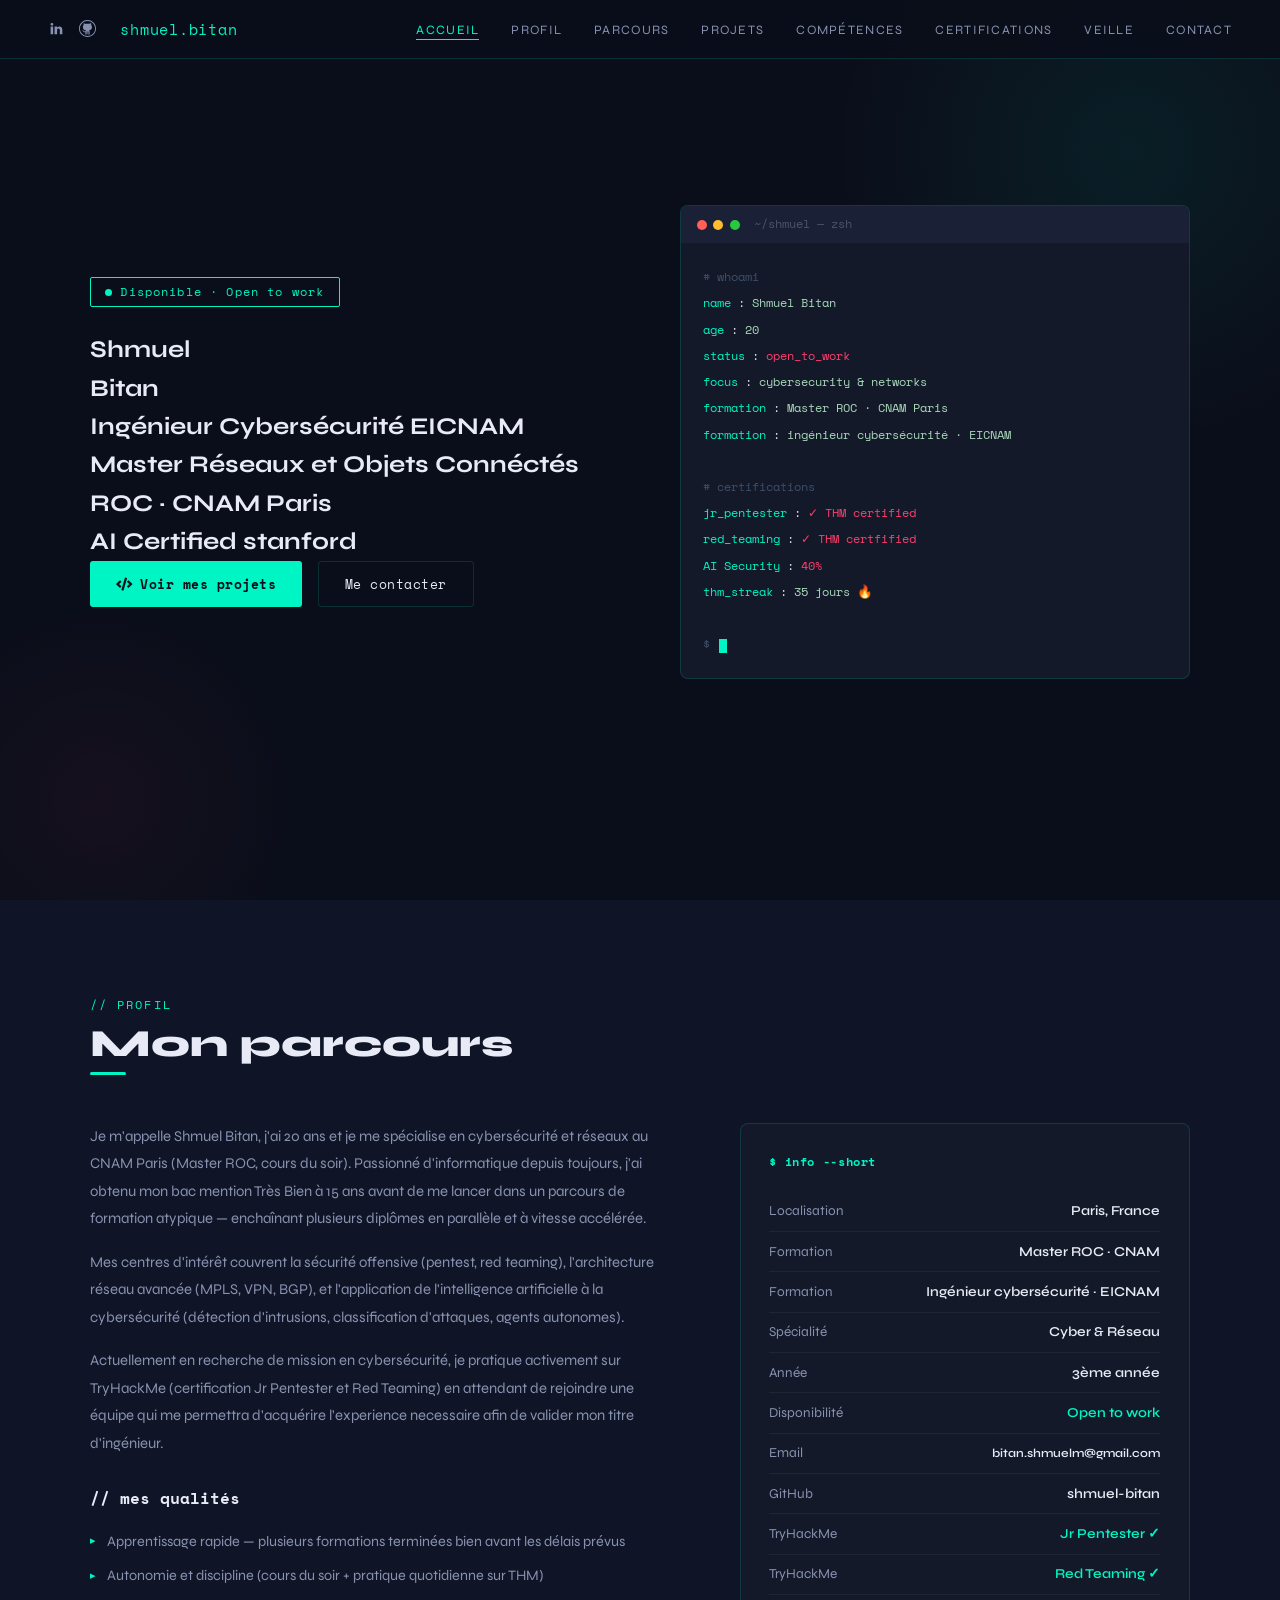
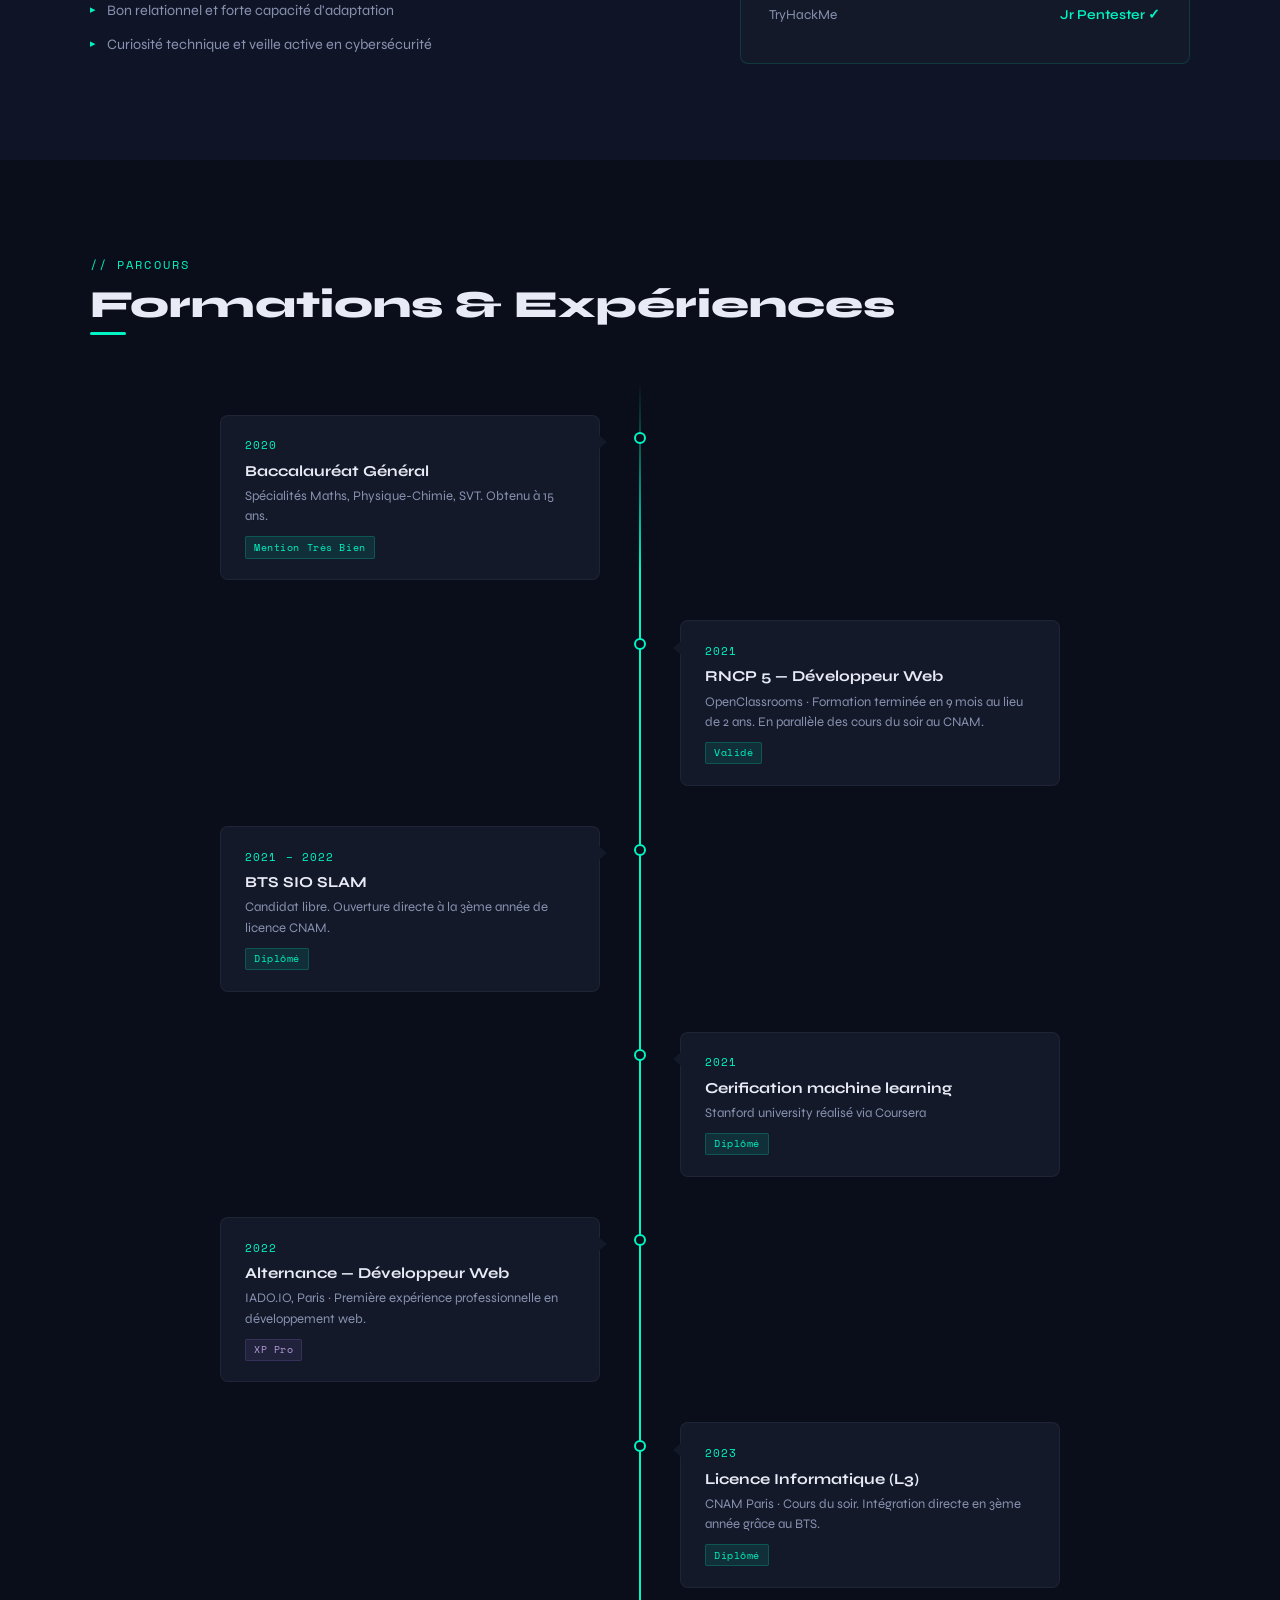
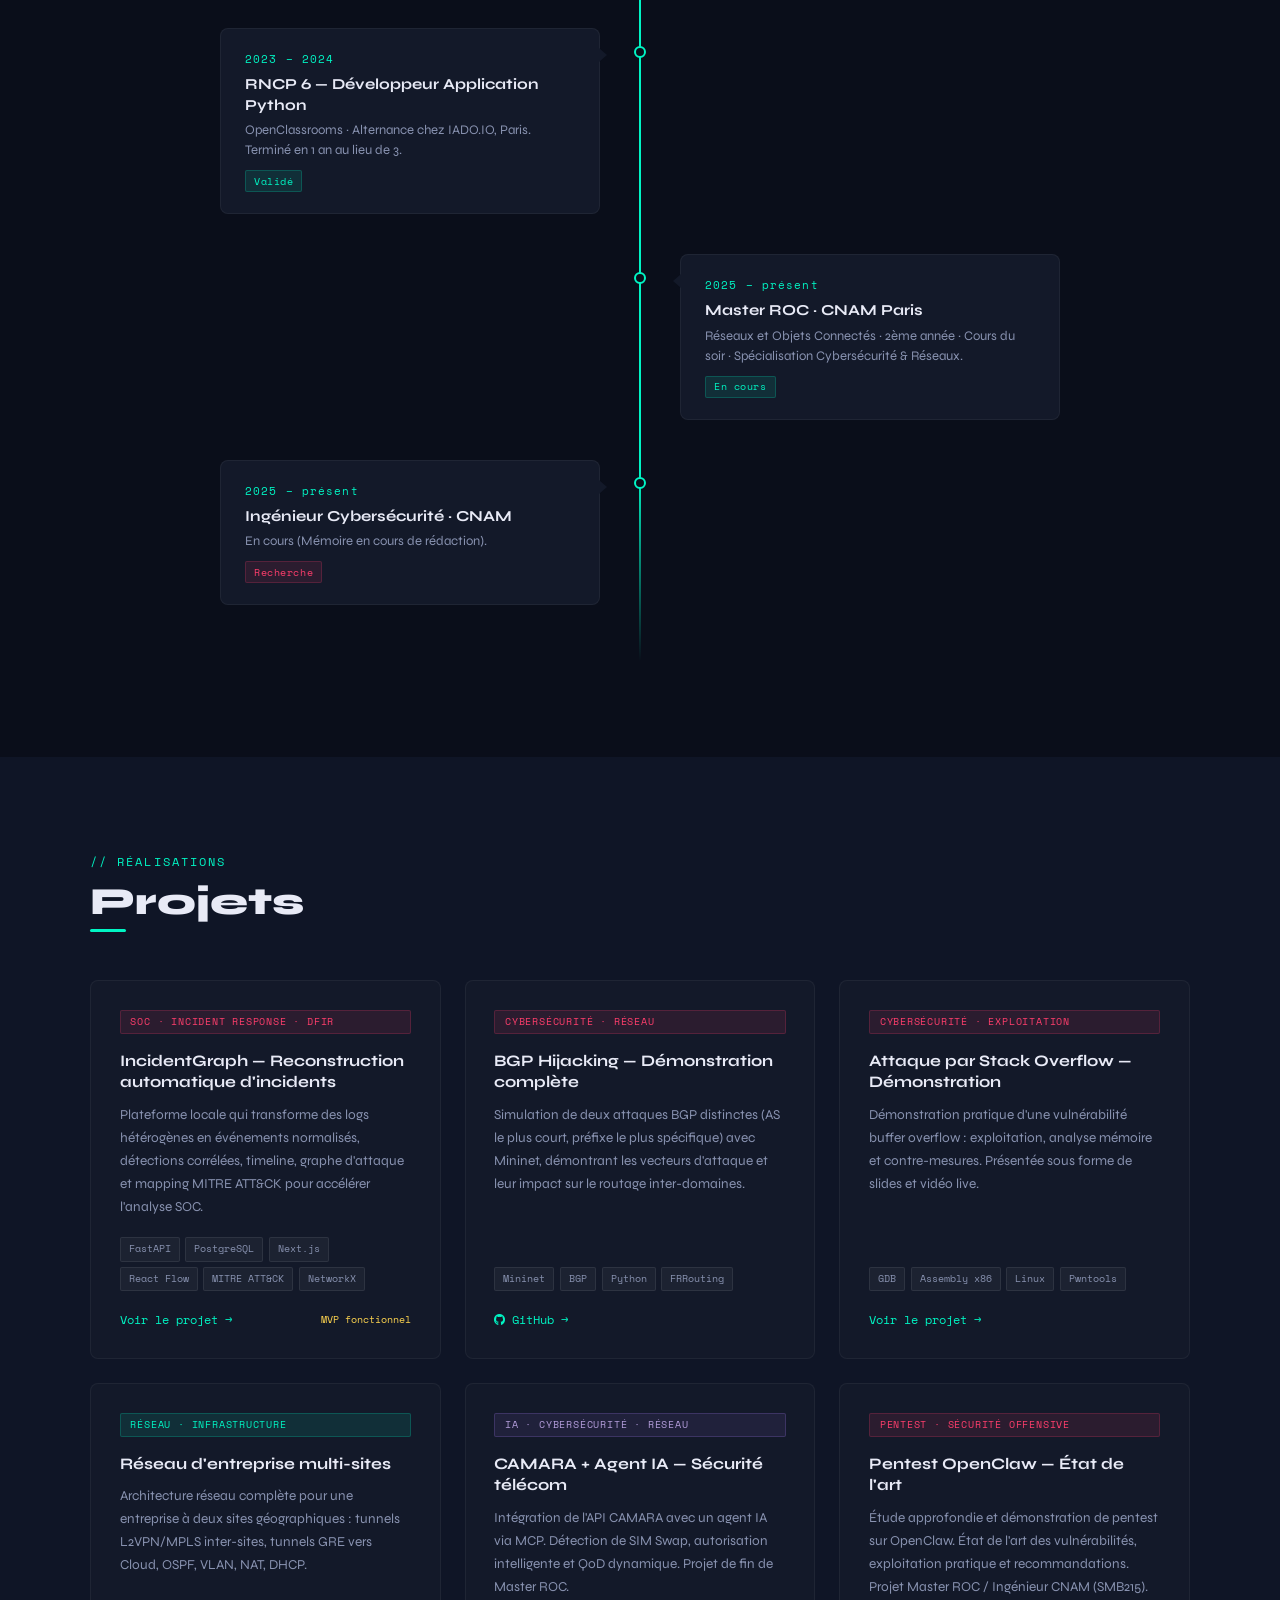
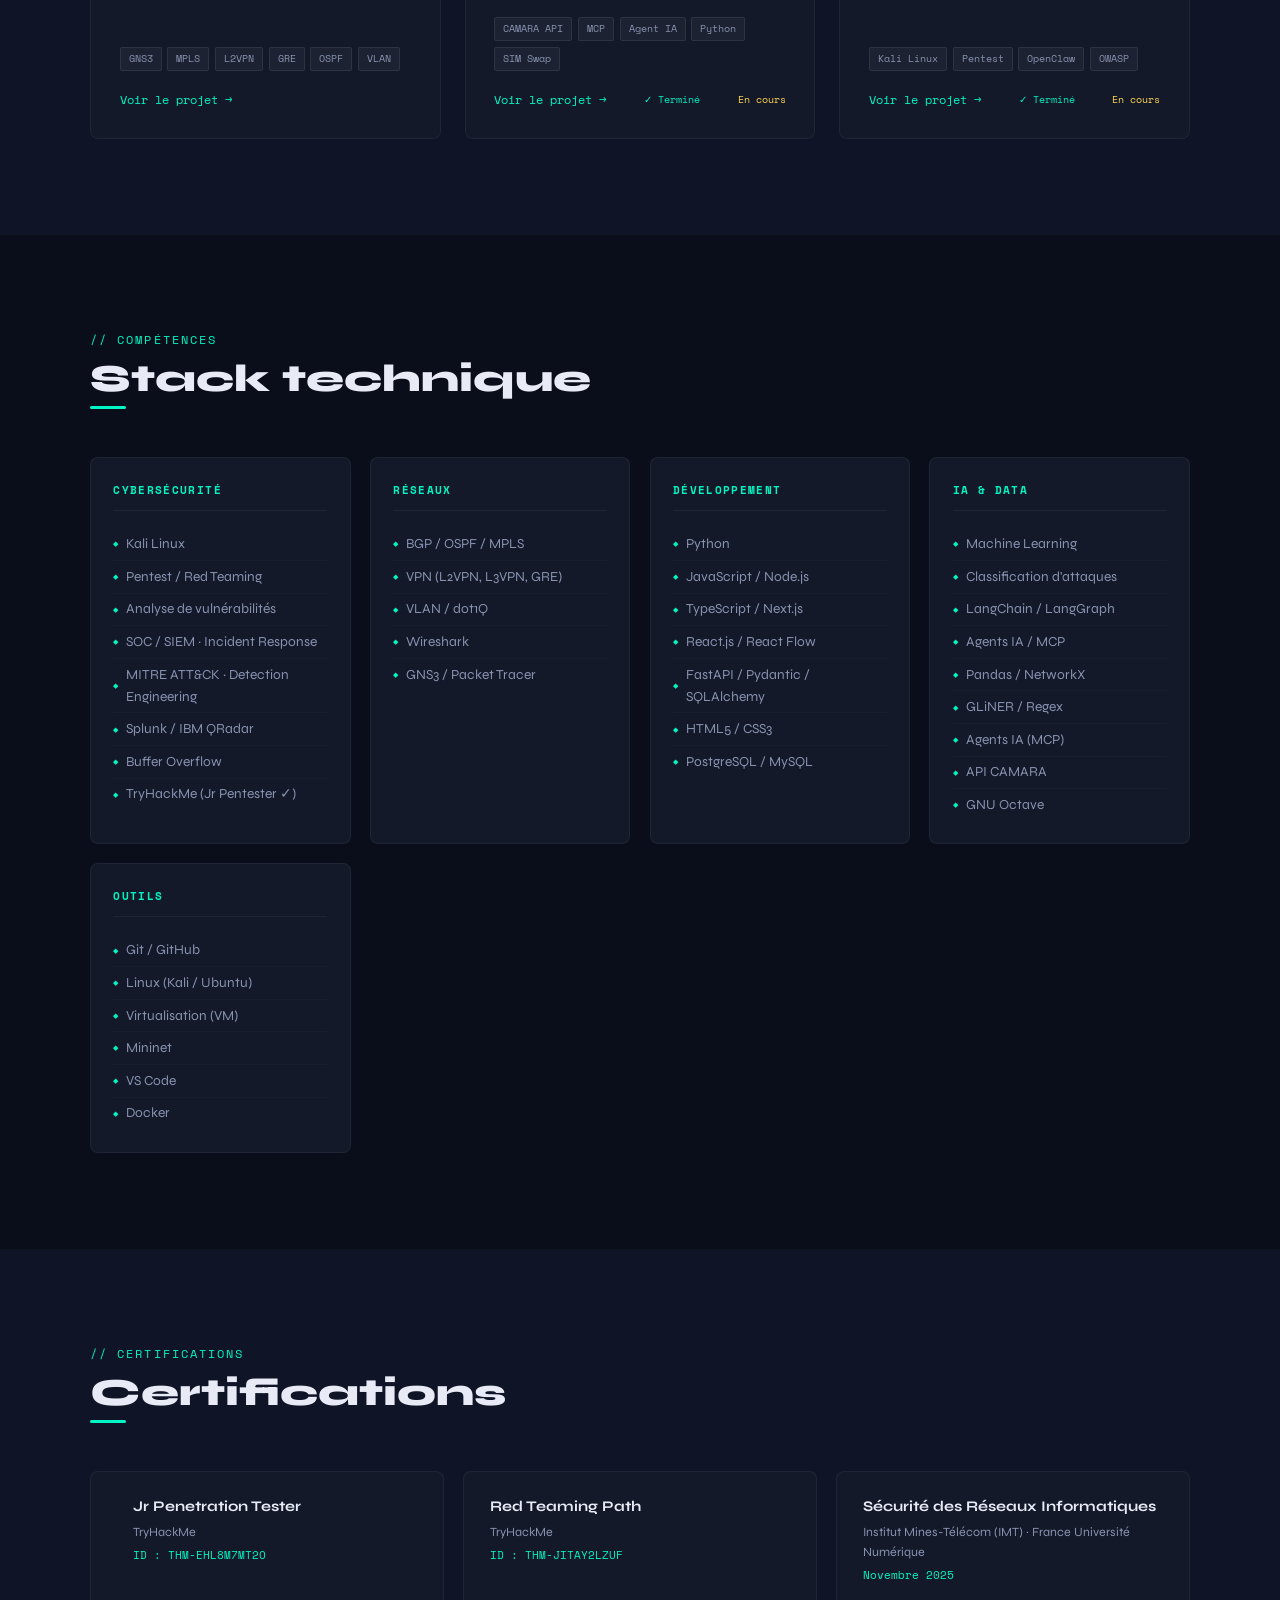
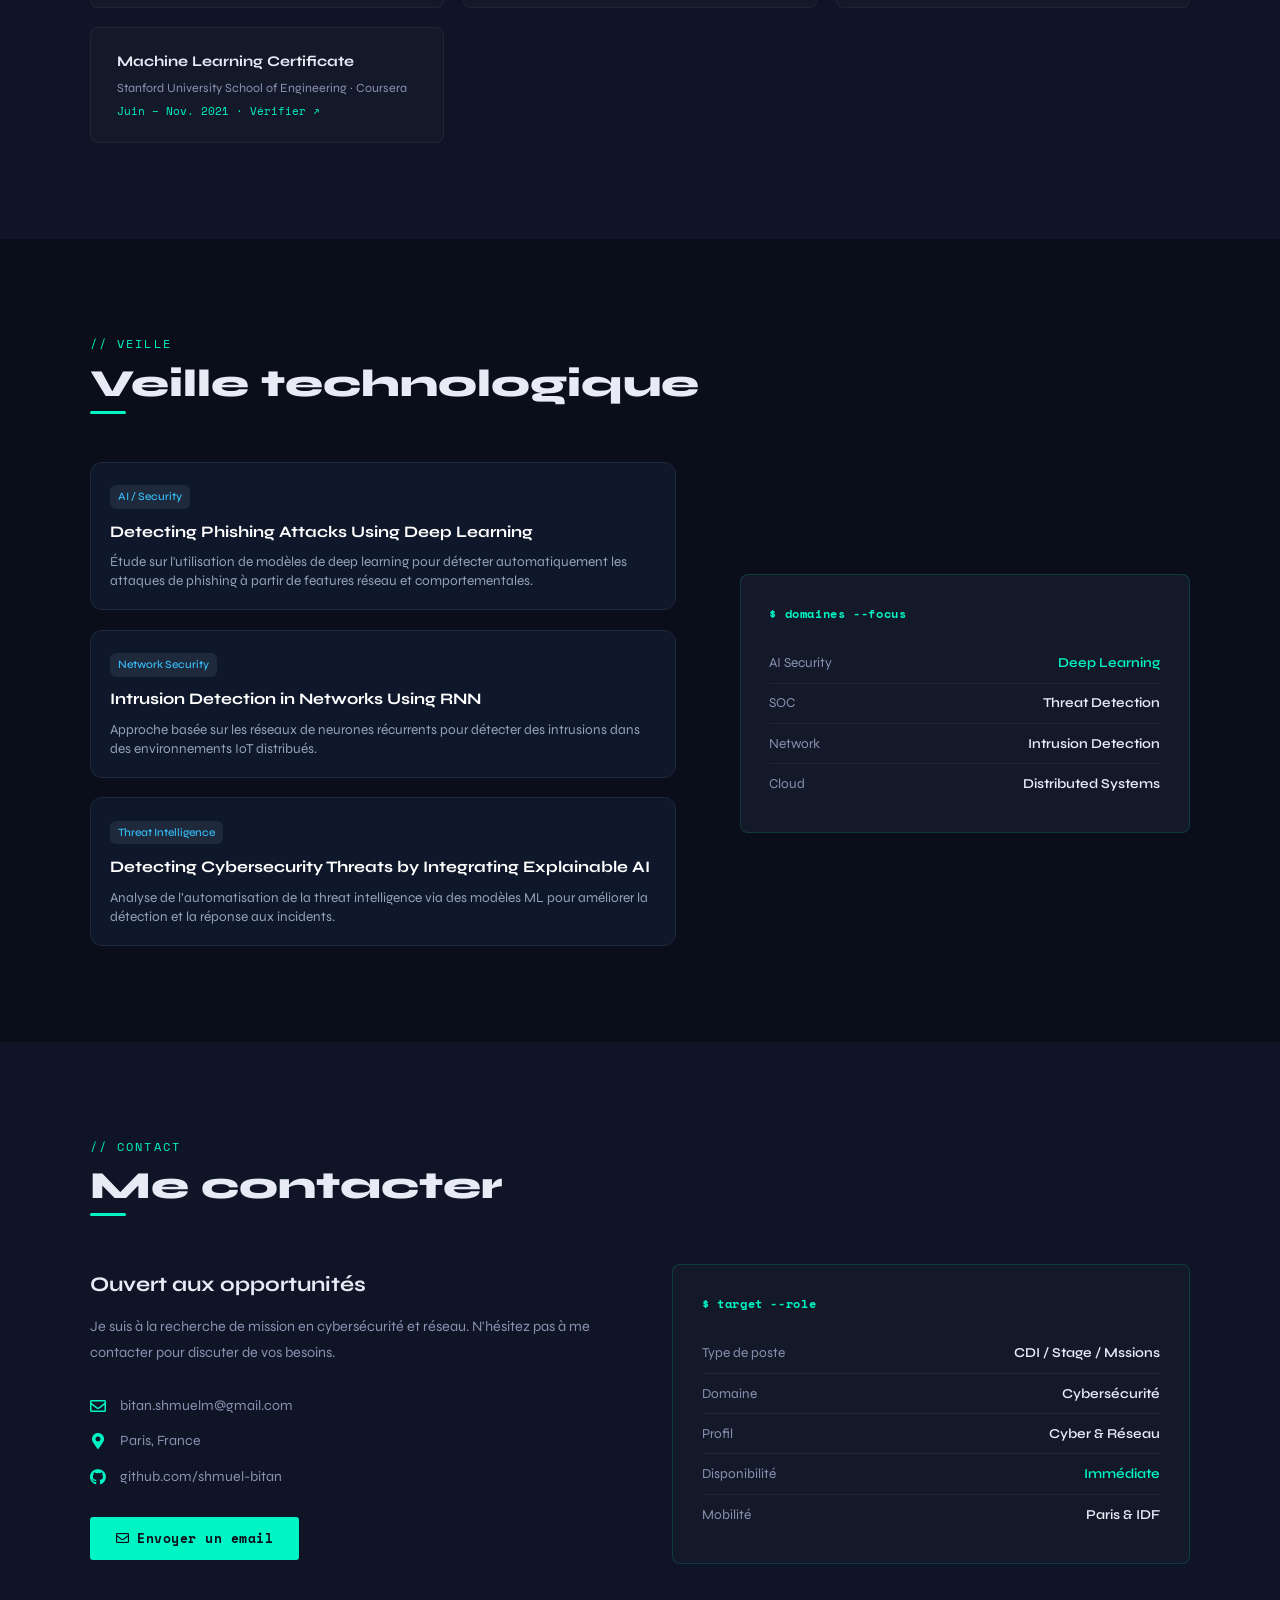
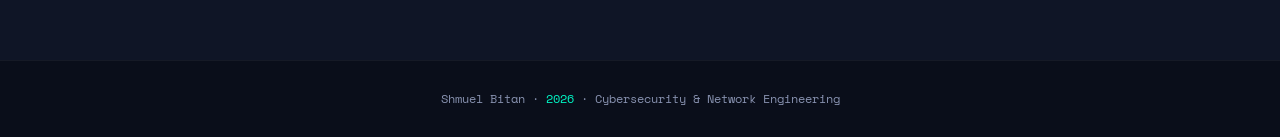
==== commit cbb96004: "added new certif" ====
--- a/index.html
+++ b/index.html
@@ -89,6 +89,7 @@
                 <div><span class="t-comment"># certifications</span></div>
                 <div><span class="t-key">jr_pentester</span> : <span class="t-acc">✓ THM certified</span></div>
                 <div><span class="t-key">red_teaming</span>  : <span class="t-acc">✓ THM certfified</span></div>
+                <div><span class="t-key">AI Security</span>  : <span class="t-acc">40%</span></div>
                 <div><span class="t-key">thm_streak</span>   : <span class="t-val">35 jours 🔥</span></div>
                 <div>&nbsp;</div>
                 <div><span class="t-comment">$ </span><span class="t-cursor"></span></div>
@@ -117,12 +118,6 @@
                     <li>Bon relationnel et forte capacité d'adaptation</li>
                     <li>Curiosité technique et veille active en cybersécurité</li>
                 </ul>
-
-                <div style="margin-top: 2rem; display: flex; gap: 1rem; flex-wrap: wrap;">
-                    <a href="./assets/docs/bts/cv-Shmuel-BITAN-14-5-2023 (1).pdf" target="_blank" class="btn btn-outline">
-                        <i class="fa fa-eye"></i> Consulter le CV
-                    </a>
-                </div>
             </div>
 
             <div class="info-card">
@@ -137,6 +132,8 @@
                 <div class="info-row"><span class="key">GitHub</span><span class="val">shmuel-bitan</span></div>
                 <div class="info-row"><span class="key">TryHackMe</span><span class="val green">Jr Pentester ✓</span></div>
                 <div class="info-row"><span class="key">TryHackMe</span><span class="val green">Red Teaming ✓</span></div>
+                 <div class="info-row"><span class="key">TryHackMe</span><span class="val green">Jr Pentester ✓</span></div>
+                
             </div>
         </div>
     </div>
@@ -325,7 +322,10 @@
                 </div>
                 <div class="project-footer">
                     <span class="project-link">Voir le projet →</span>
+
                     <span class="project-done">✓ Terminé</span>
+
+                    <span class="project-wip">En cours</span>
                 </div>
             </a>
 
@@ -342,6 +342,7 @@
                 <div class="project-footer">
                     <span class="project-link">Voir le projet →</span>
                     <span class="project-done">✓ Terminé</span>
+                    <span class="project-wip">En cours</span>
                 </div>
             </a>
 
@@ -401,6 +402,7 @@
                     <li>Agents IA / MCP</li>
                     <li>Pandas / NetworkX</li>
                     <li>GLiNER / Regex</li>
+                    <li>Agents IA (MCP)</li>
                     <li>API CAMARA</li>
                     <li>GNU Octave</li>
                 </ul>
--- a/style.css
+++ b/style.css
@@ -967,6 +967,7 @@
     background: #1e293b;
     color: #38bdf8;
     font-weight: 500;
+<<<<<<< HEAD
 }
 
 /* PROJECT PAGE COMPONENTS — extracted from project HTML */
@@ -1109,3 +1110,6 @@
     .agent-concept-grid { grid-template-columns: 1fr; }
     .project-resources { padding: 3rem 1.5rem; }
 }
+=======
+}
+>>>>>>> c0b43e0586d31584713a89d3c49d1ecf3ae6b012
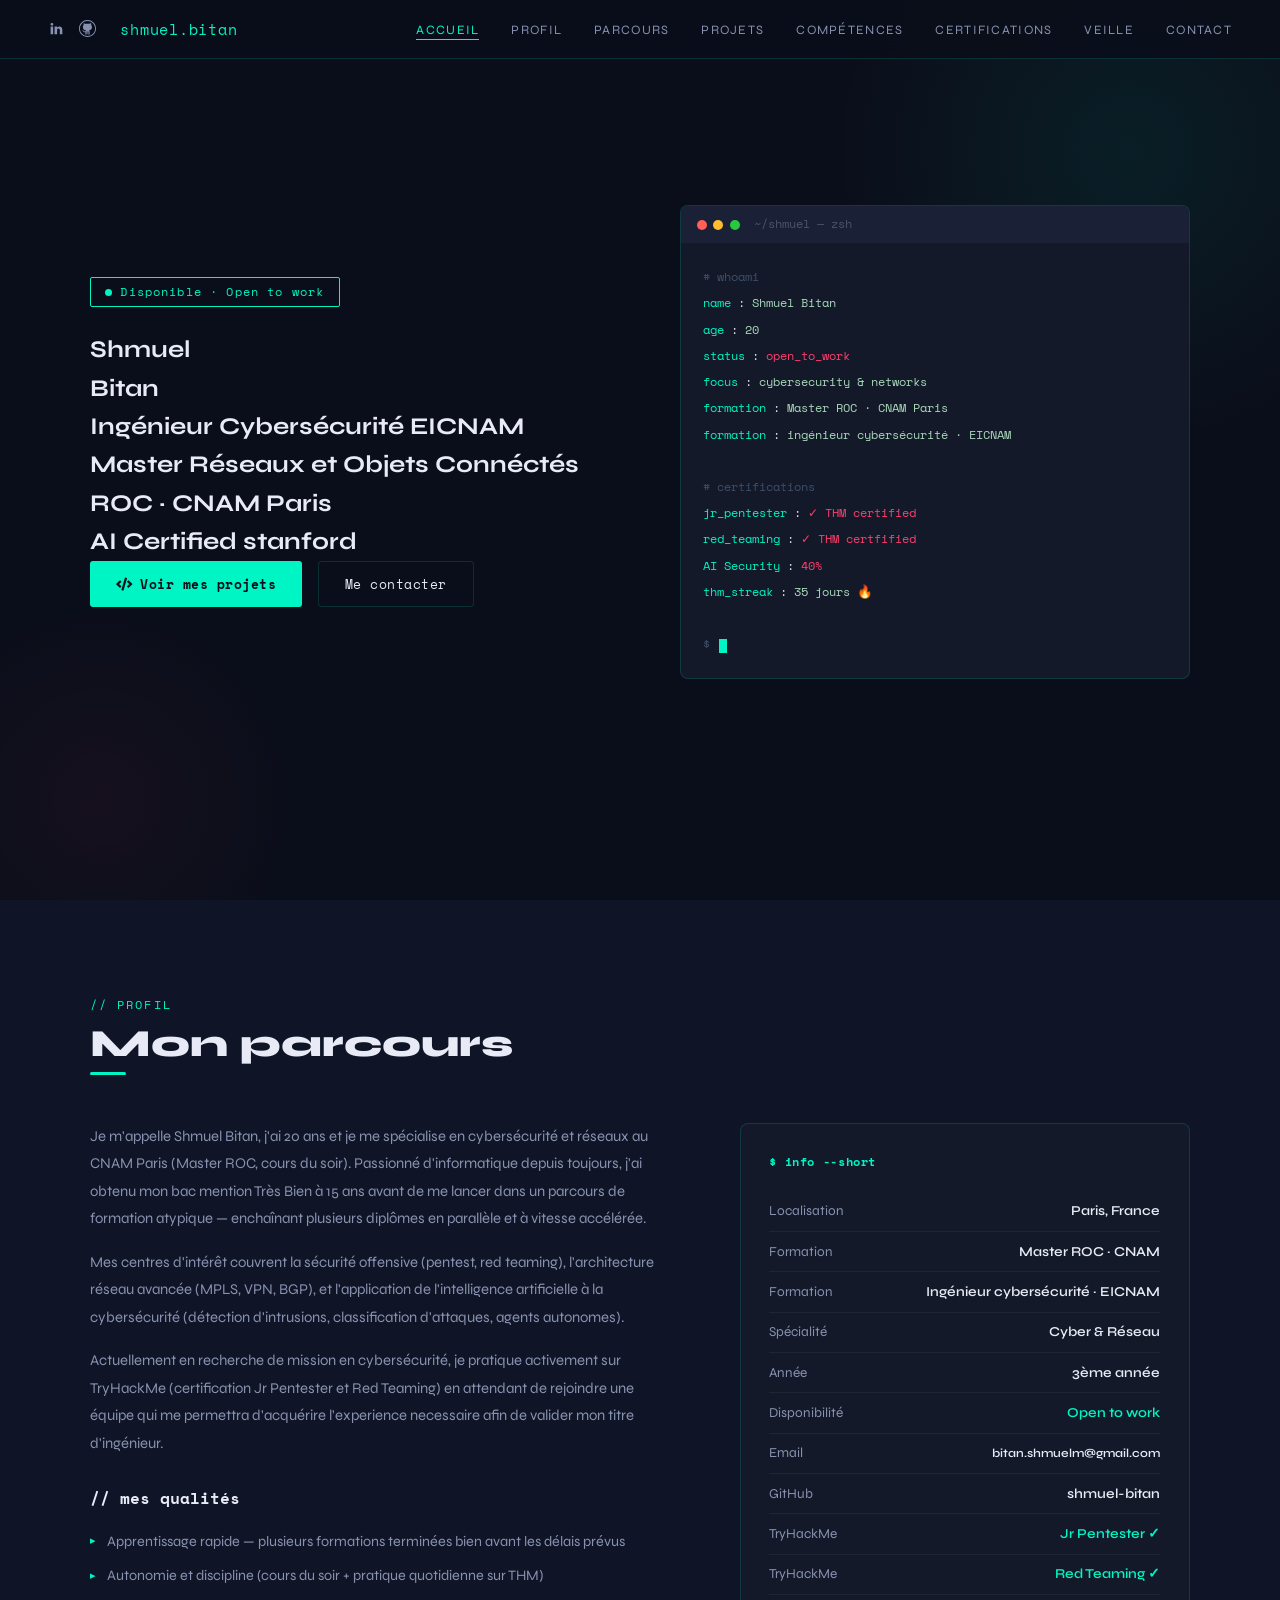
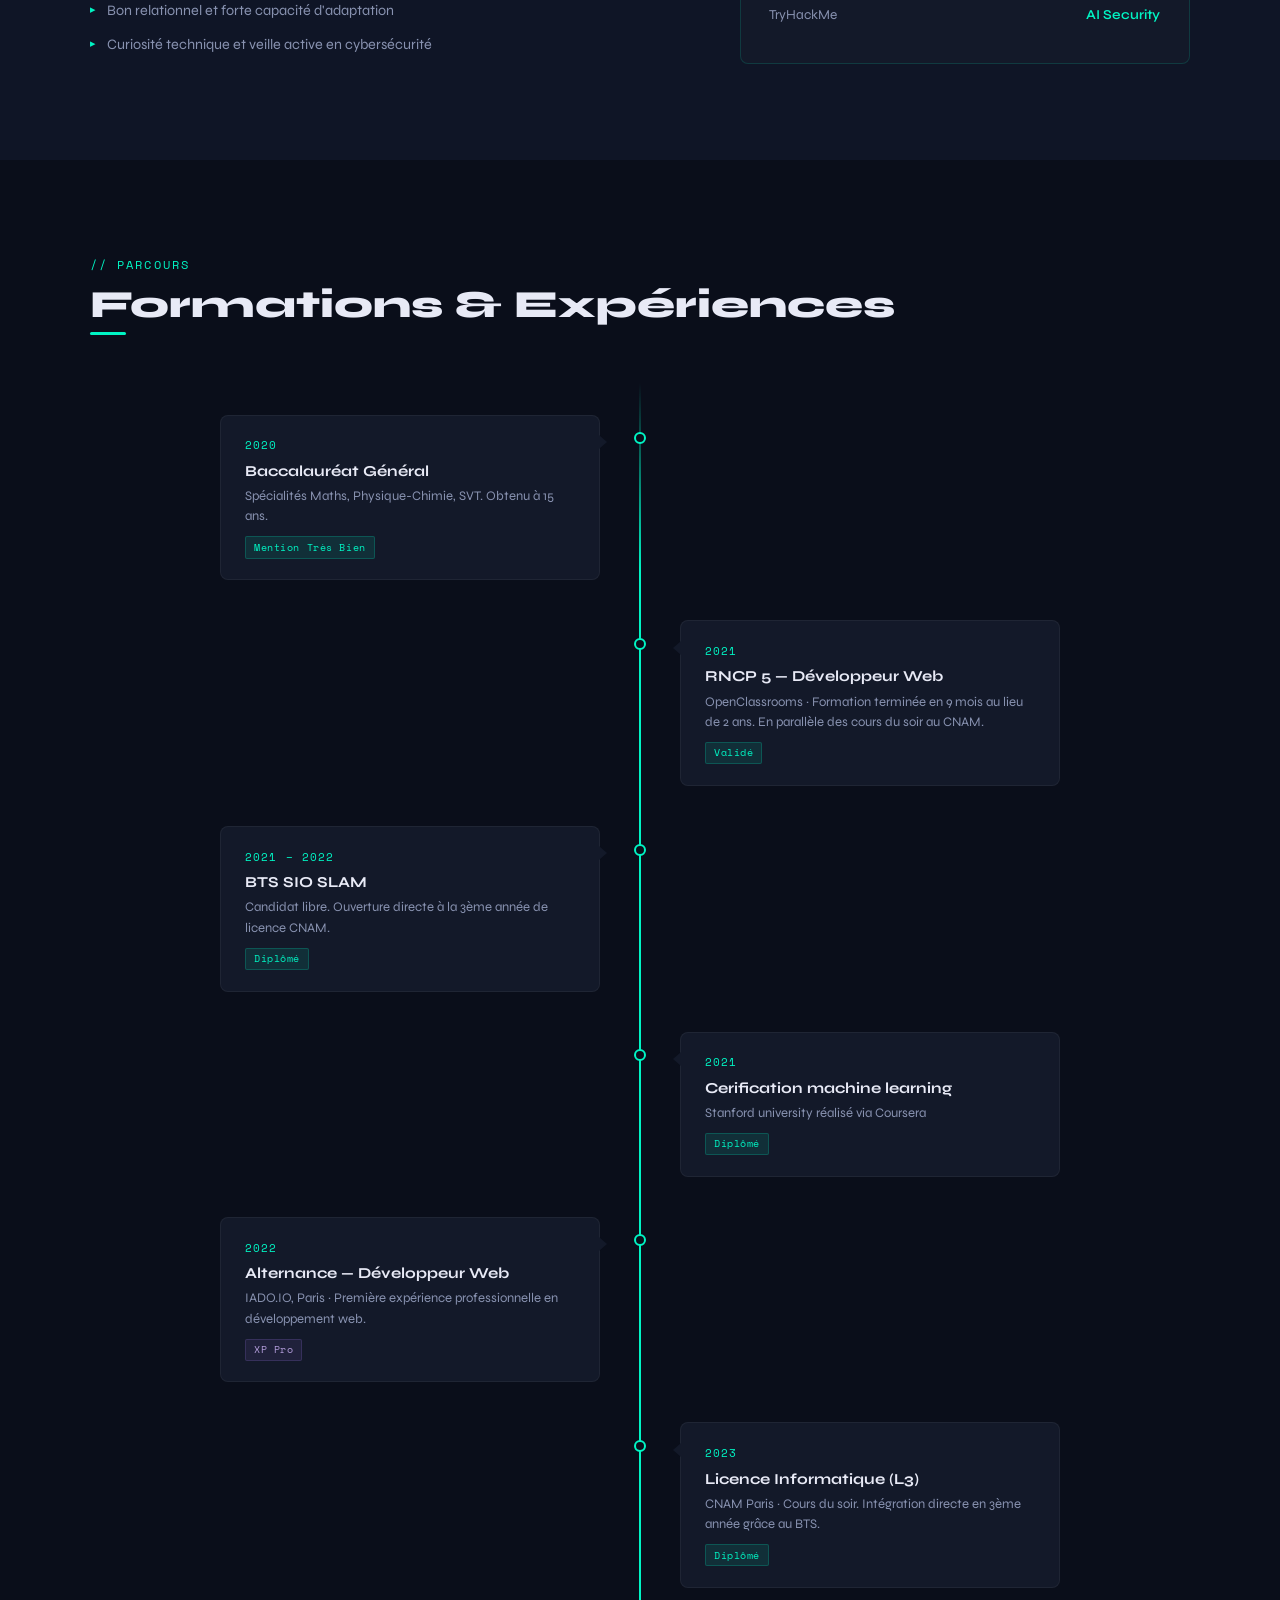
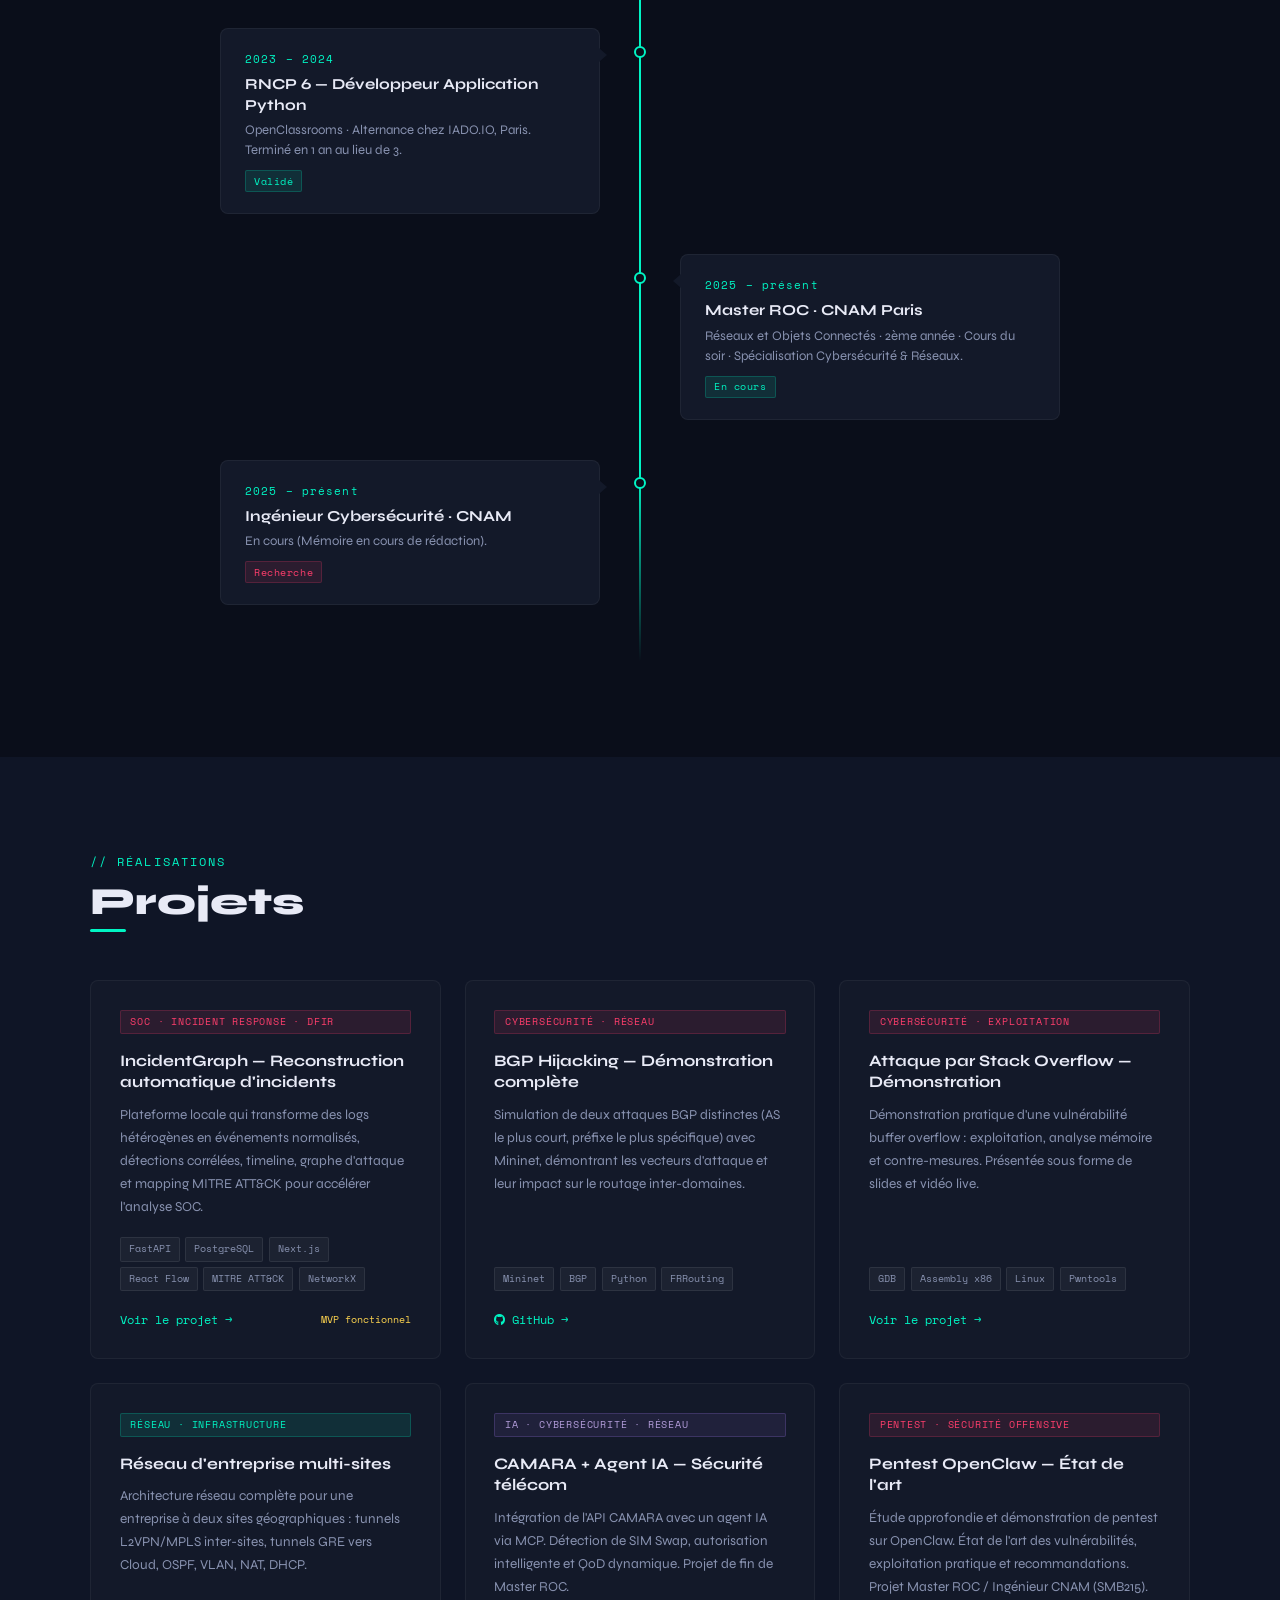
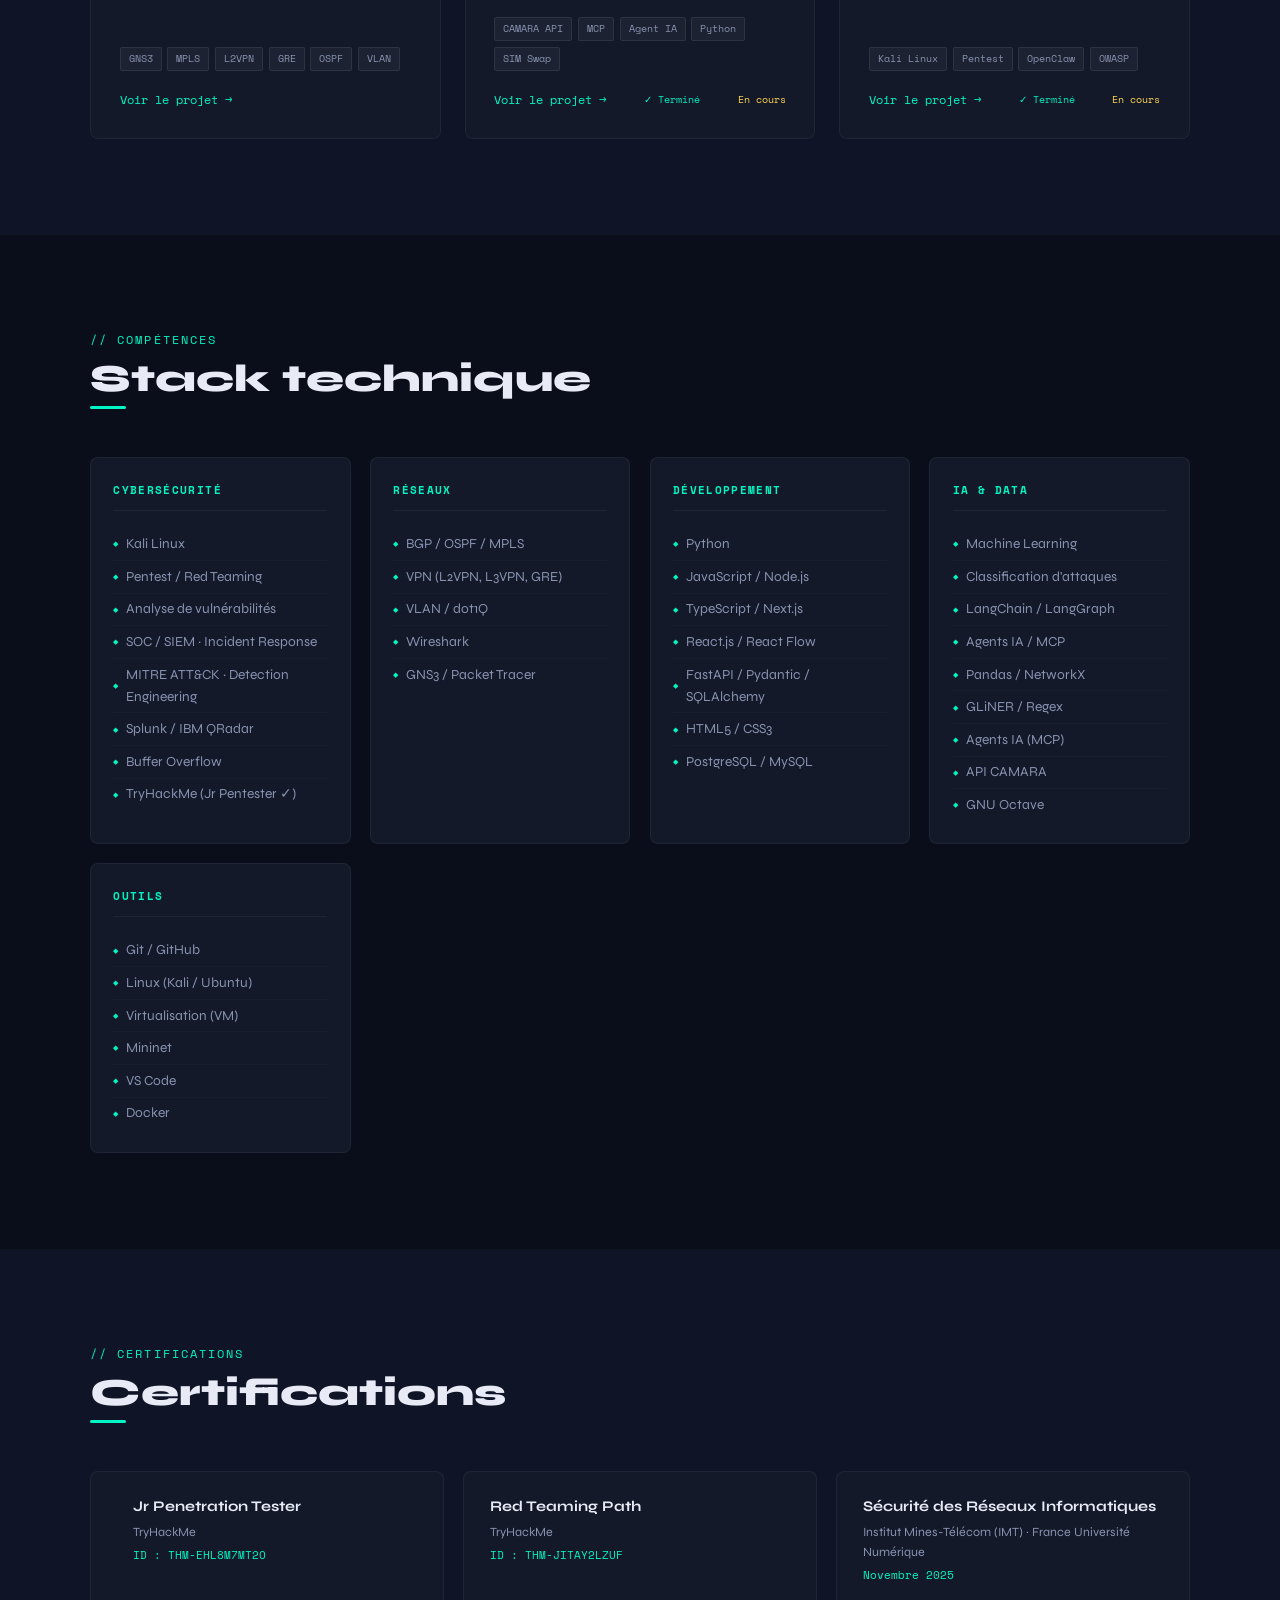
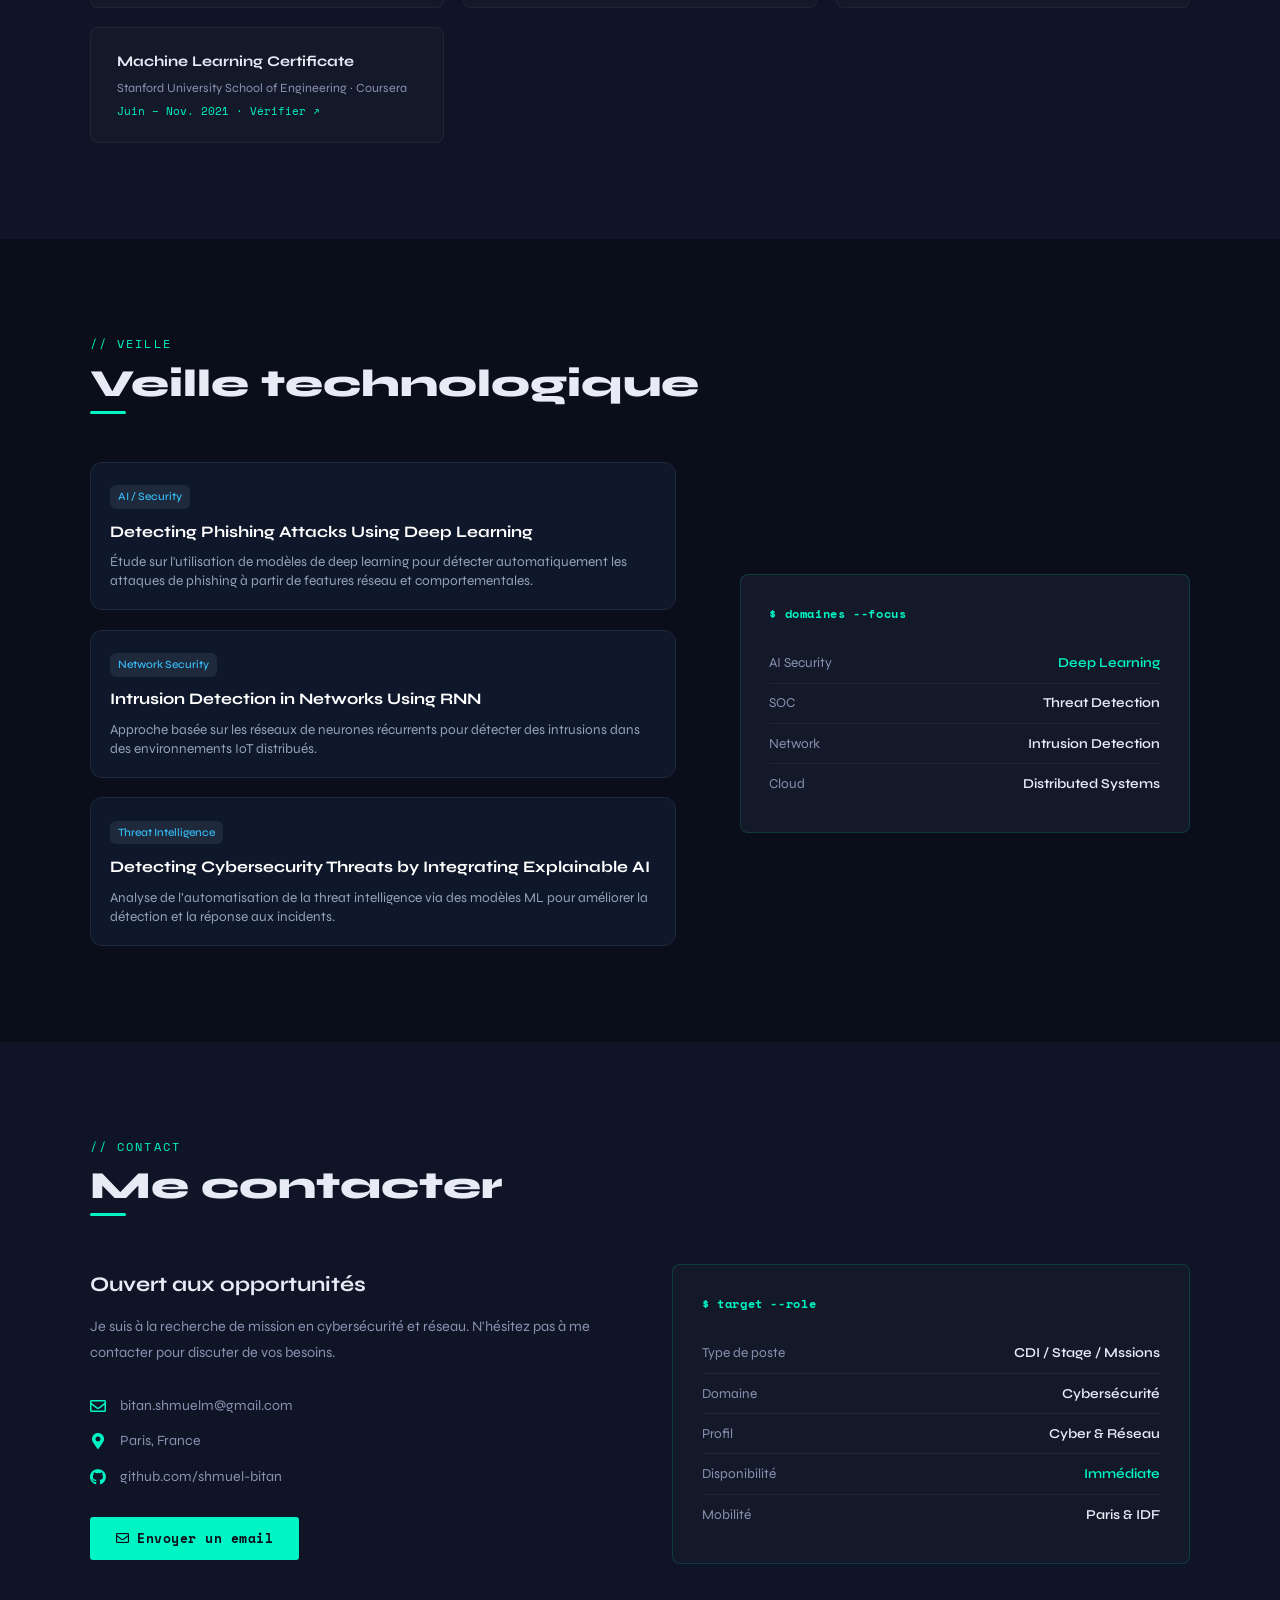
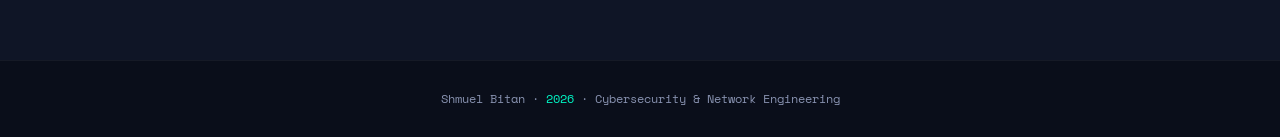
==== commit 5b664ef4: "typo" ====
--- a/index.html
+++ b/index.html
@@ -132,7 +132,7 @@
                 <div class="info-row"><span class="key">GitHub</span><span class="val">shmuel-bitan</span></div>
                 <div class="info-row"><span class="key">TryHackMe</span><span class="val green">Jr Pentester ✓</span></div>
                 <div class="info-row"><span class="key">TryHackMe</span><span class="val green">Red Teaming ✓</span></div>
-                 <div class="info-row"><span class="key">TryHackMe</span><span class="val green">Jr Pentester ✓</span></div>
+                 <div class="info-row"><span class="key">TryHackMe</span><span class="val green">AI Security</span></div>
                 
             </div>
         </div>
